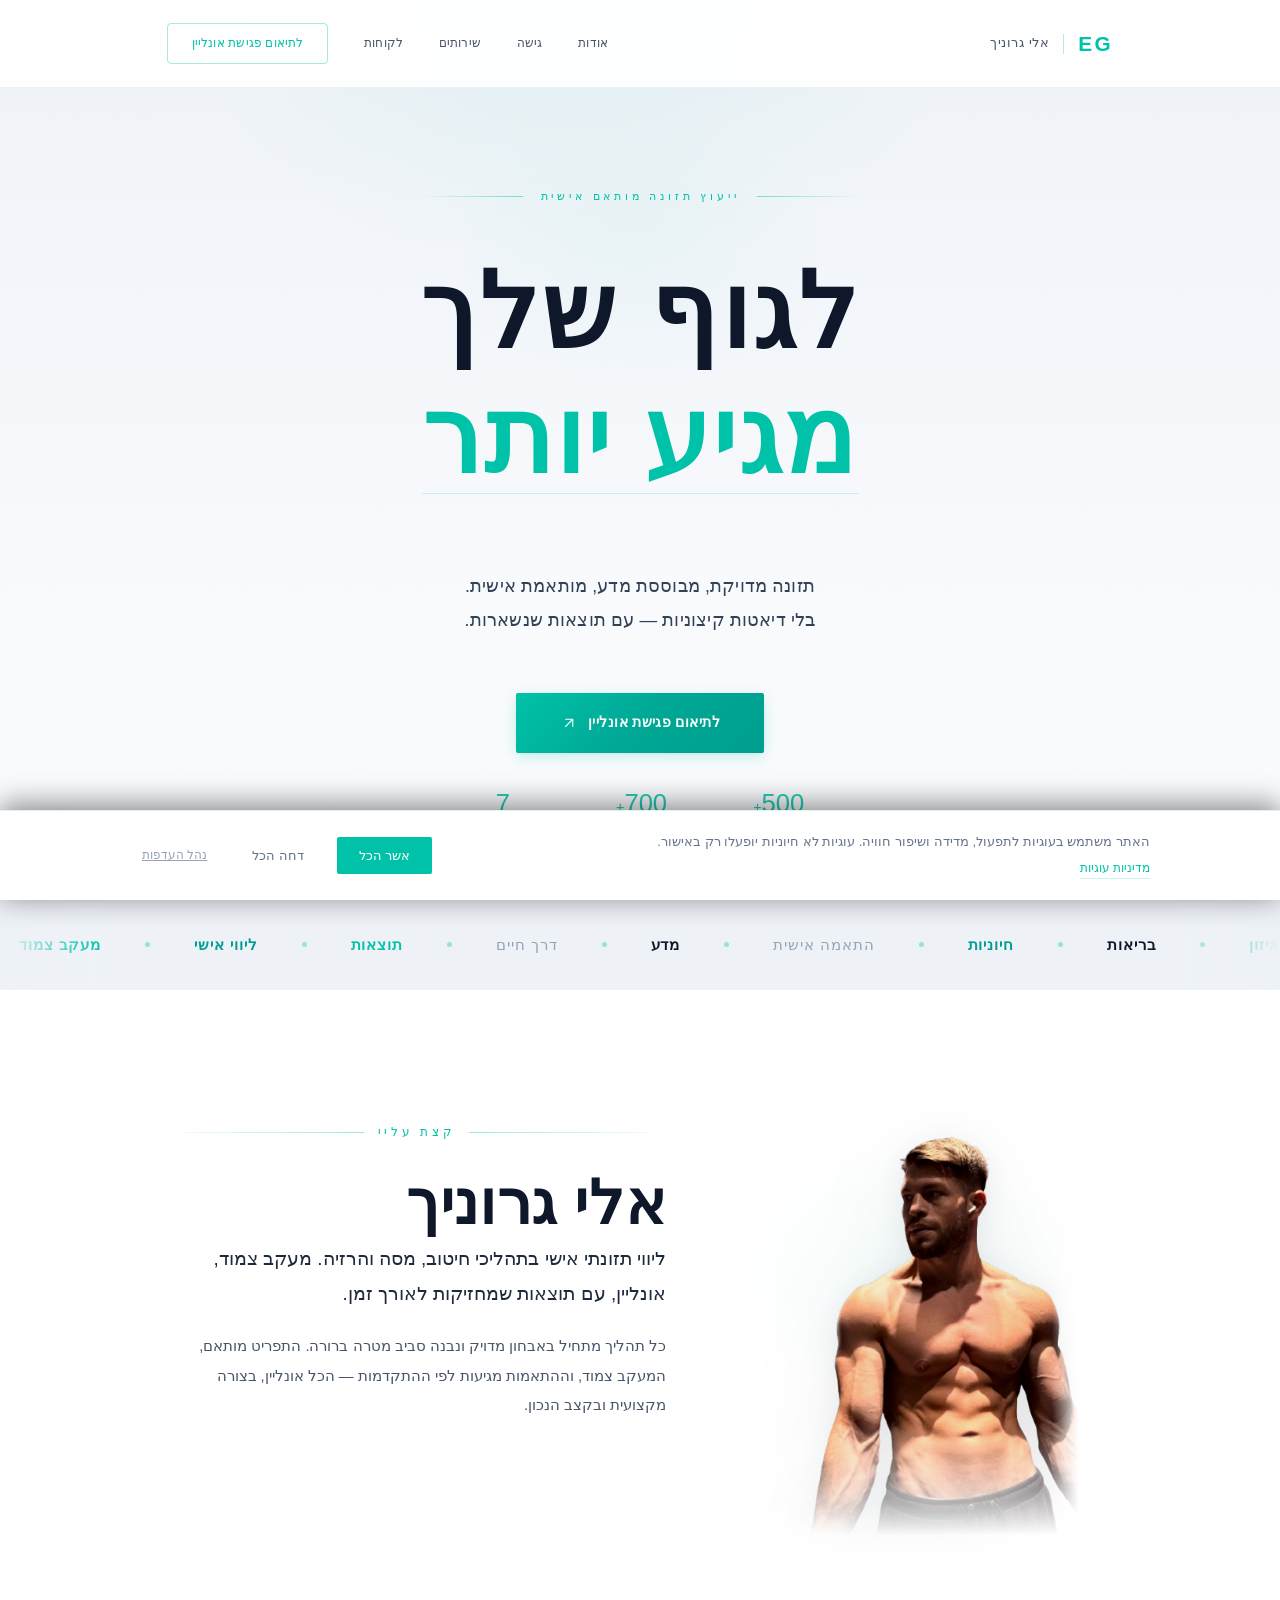
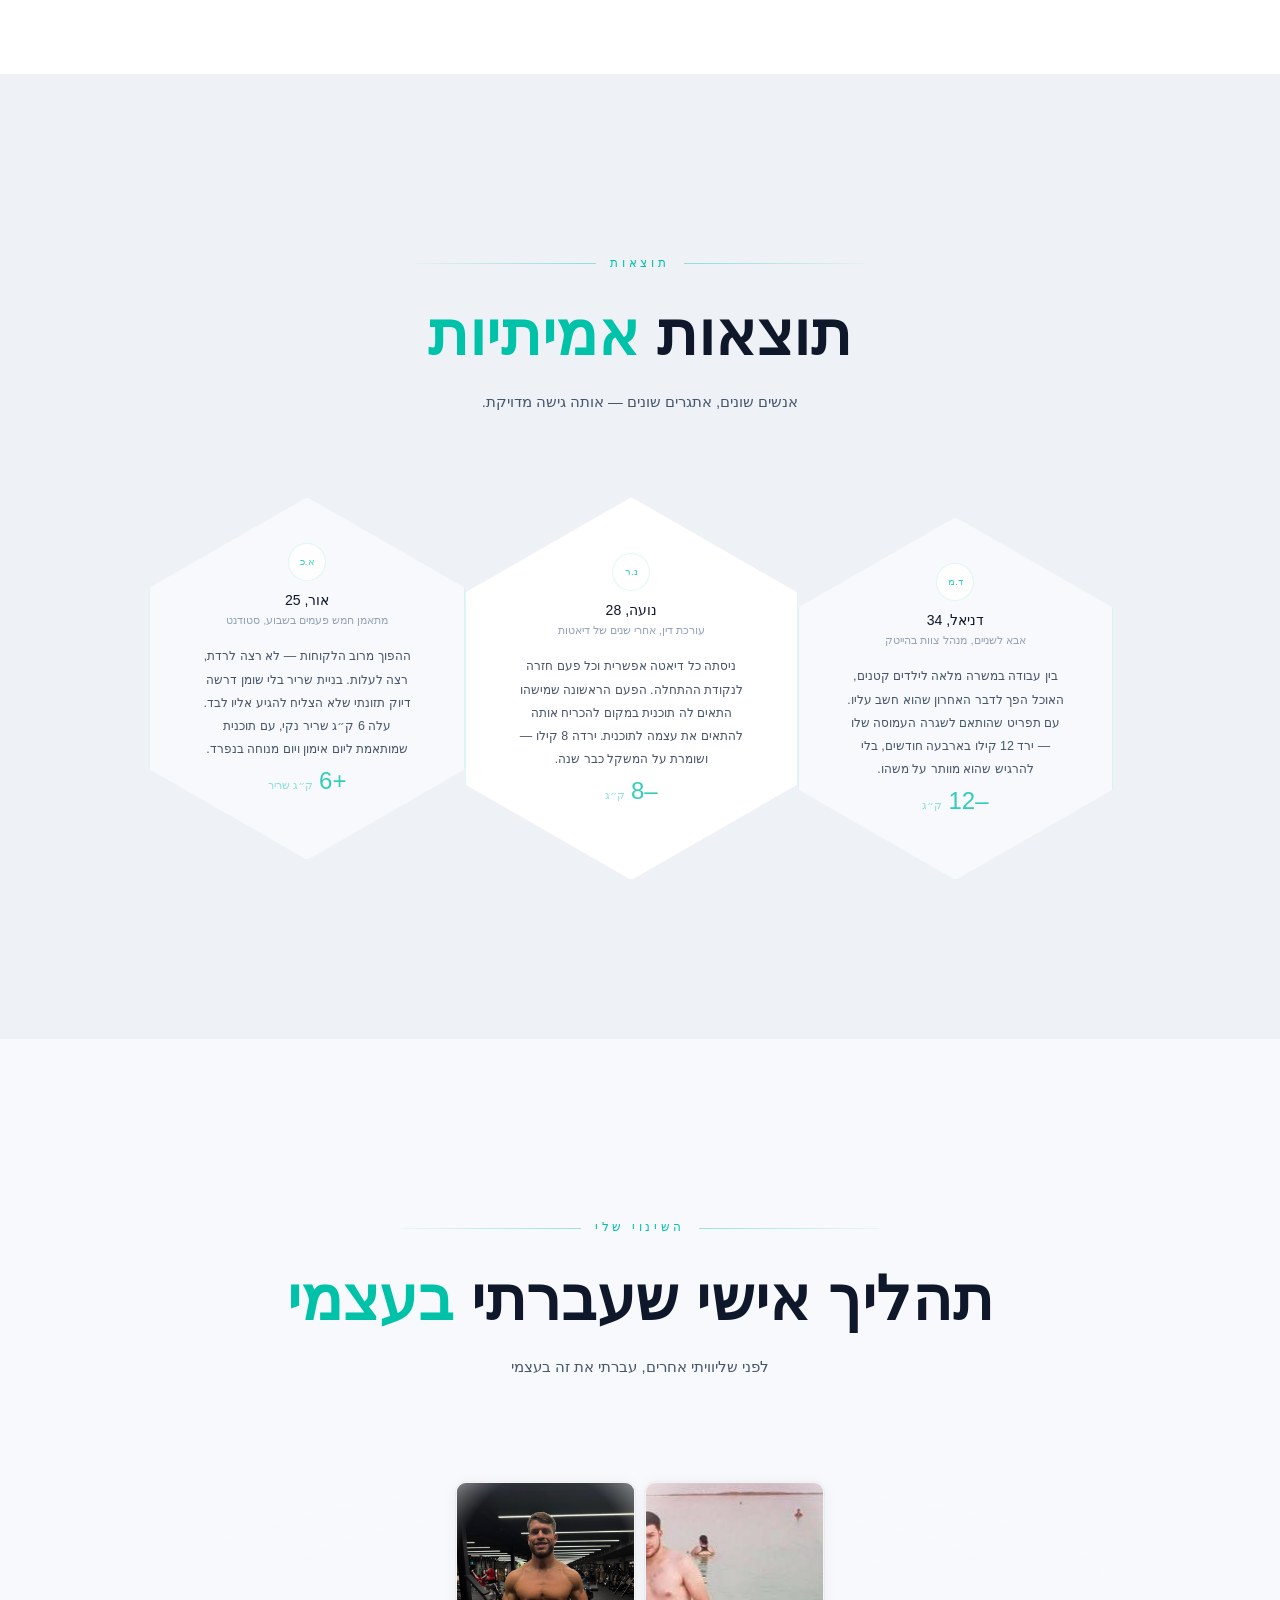
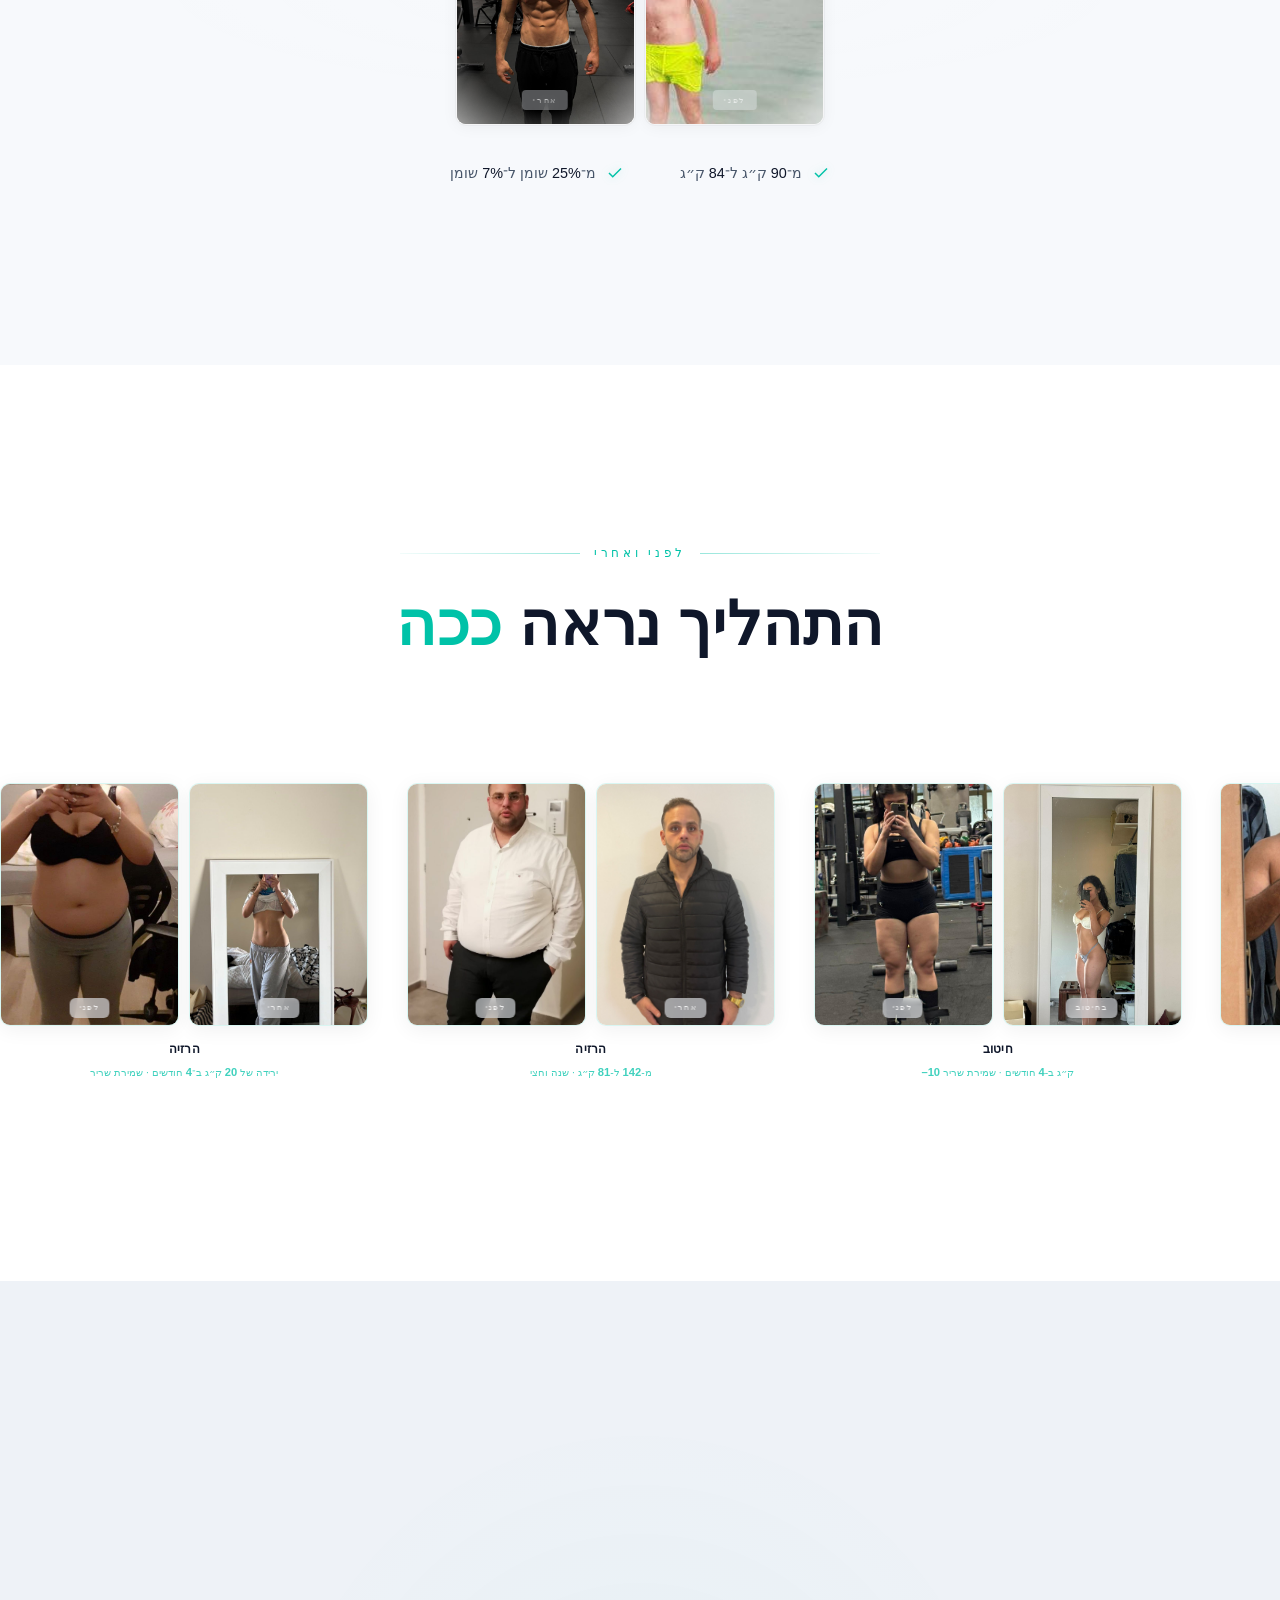
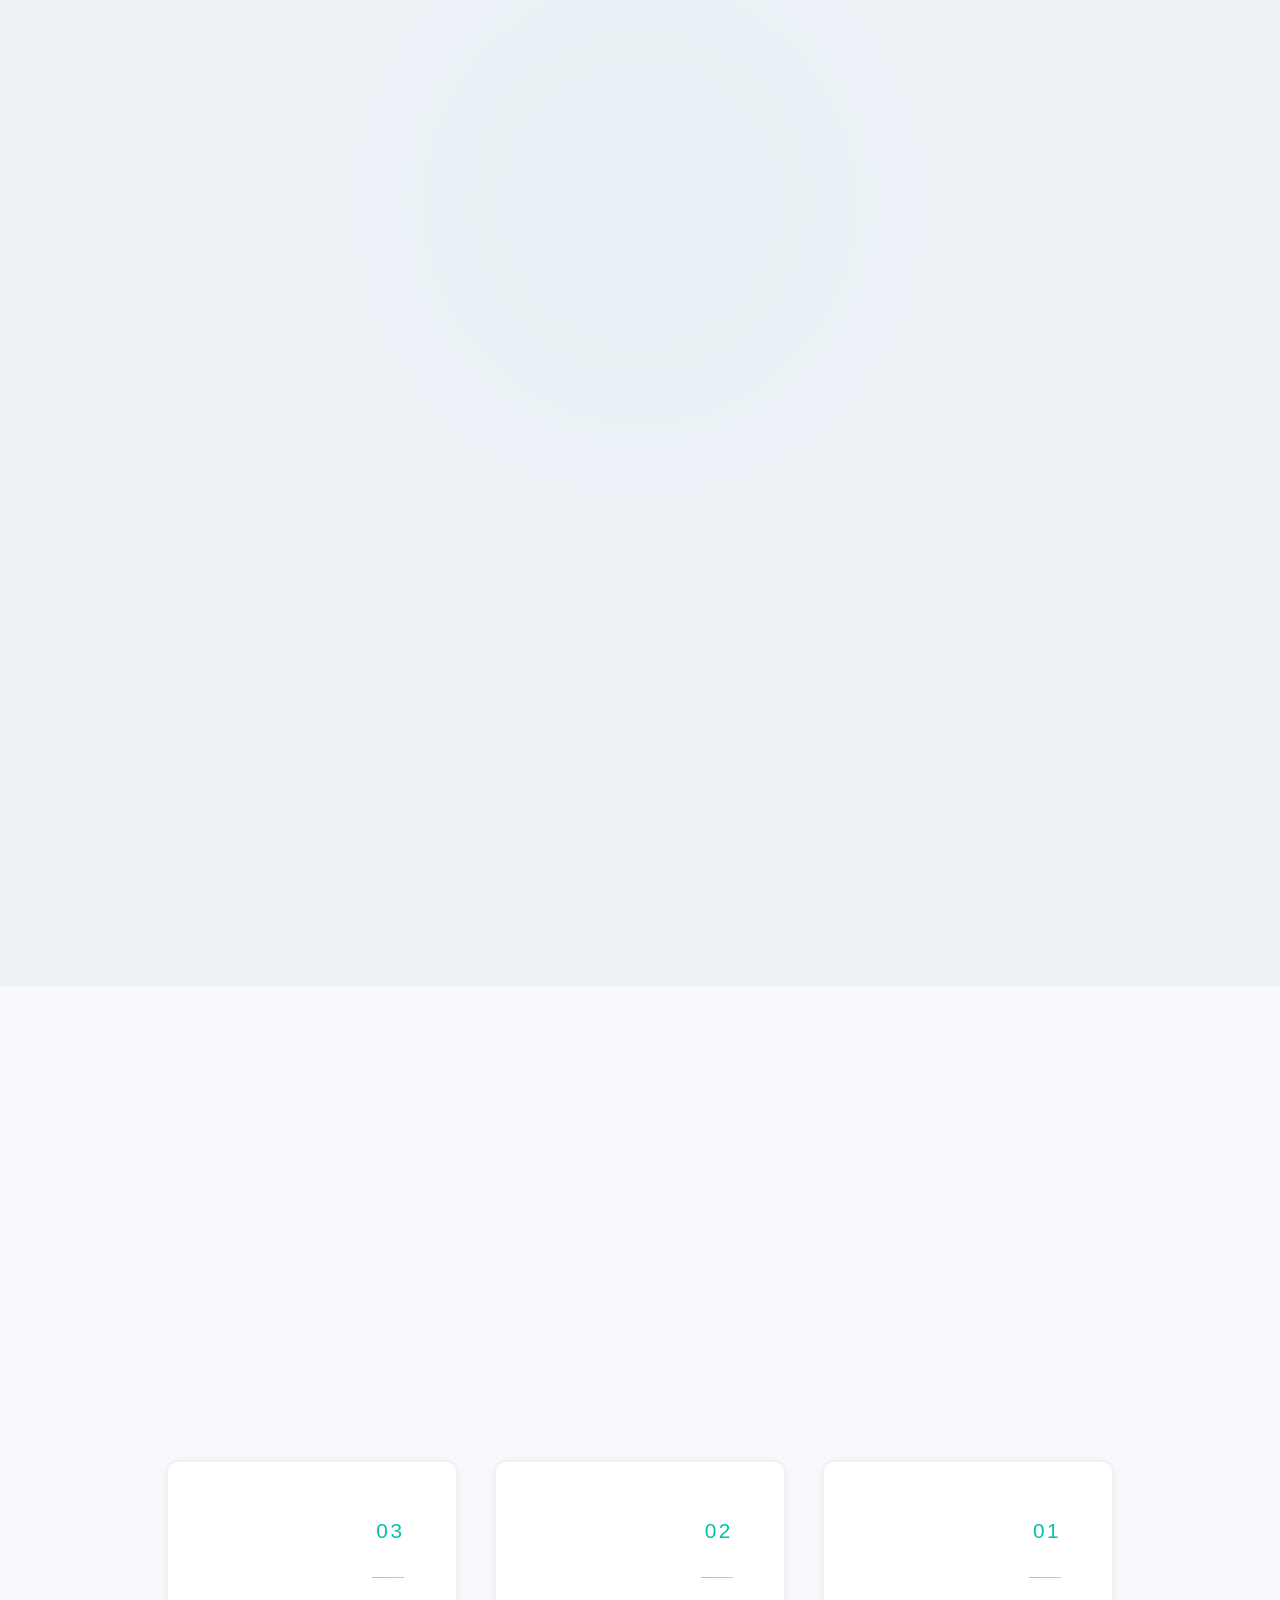
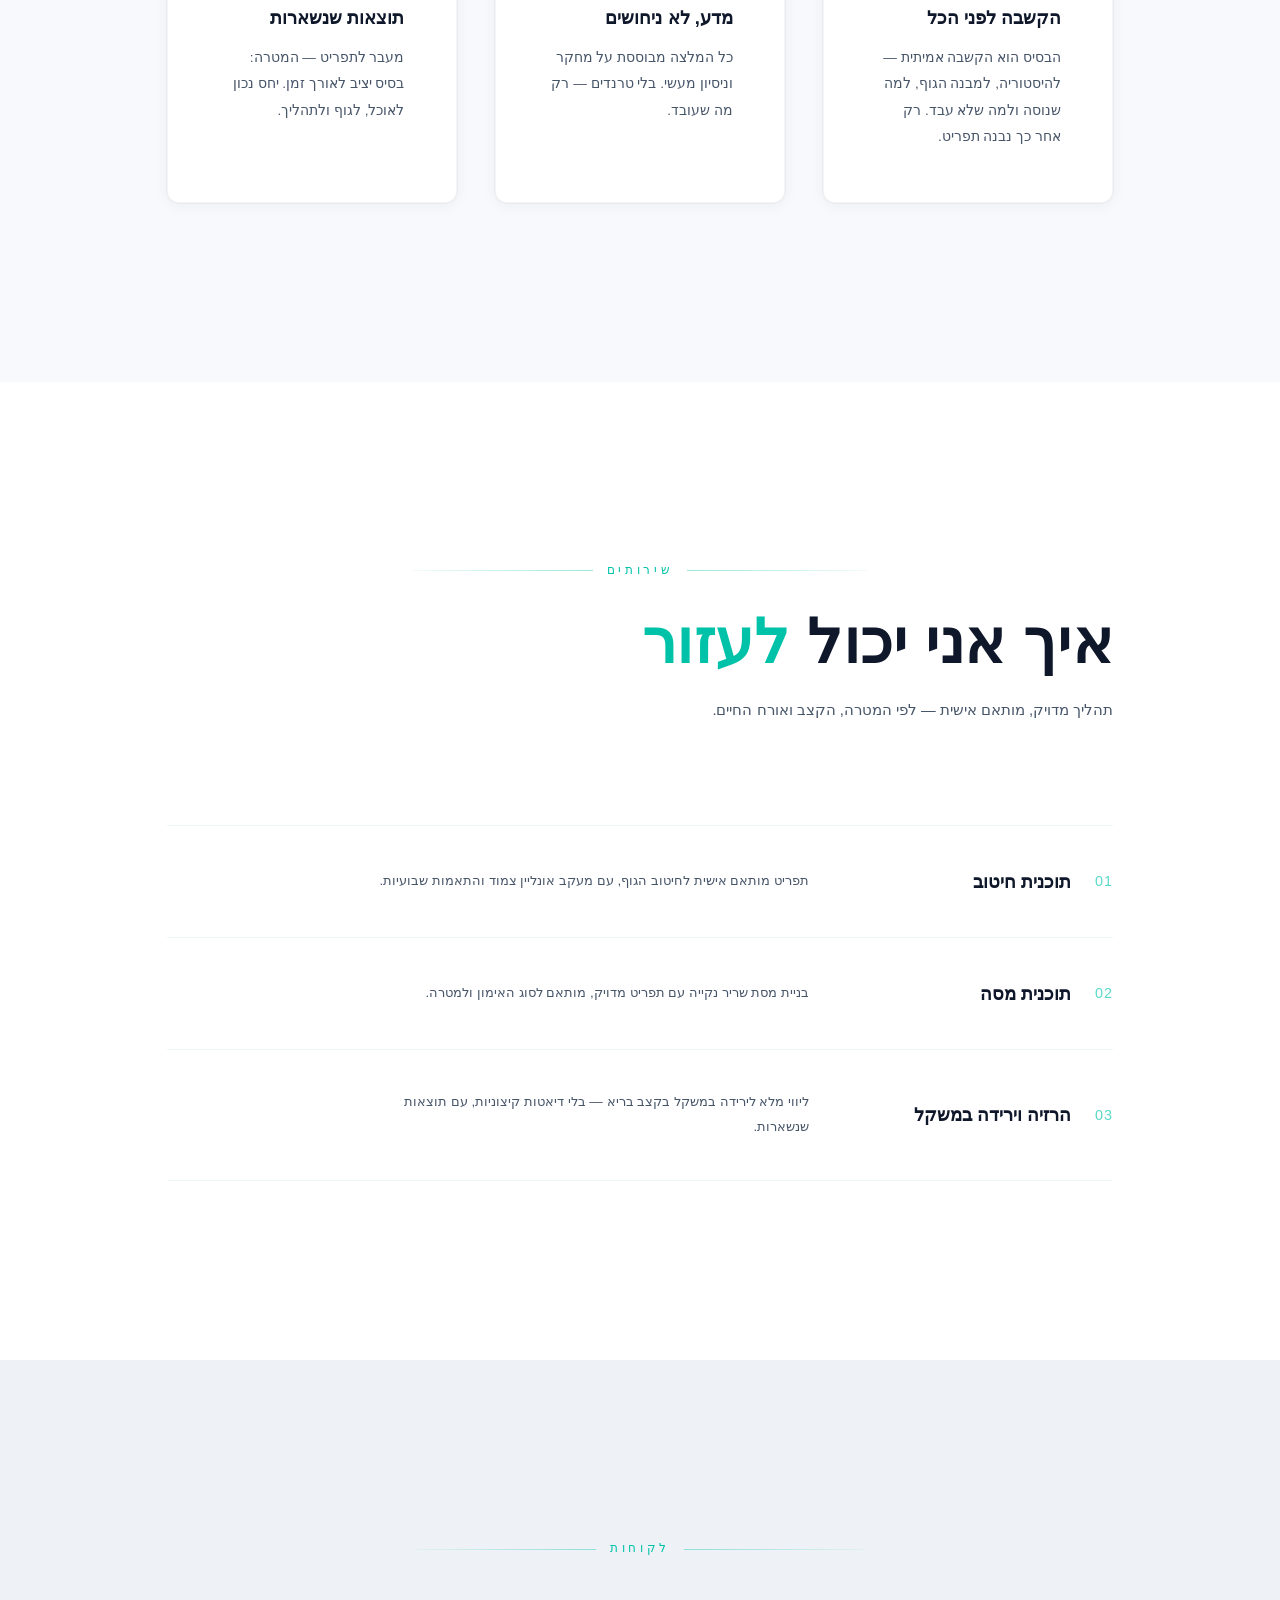
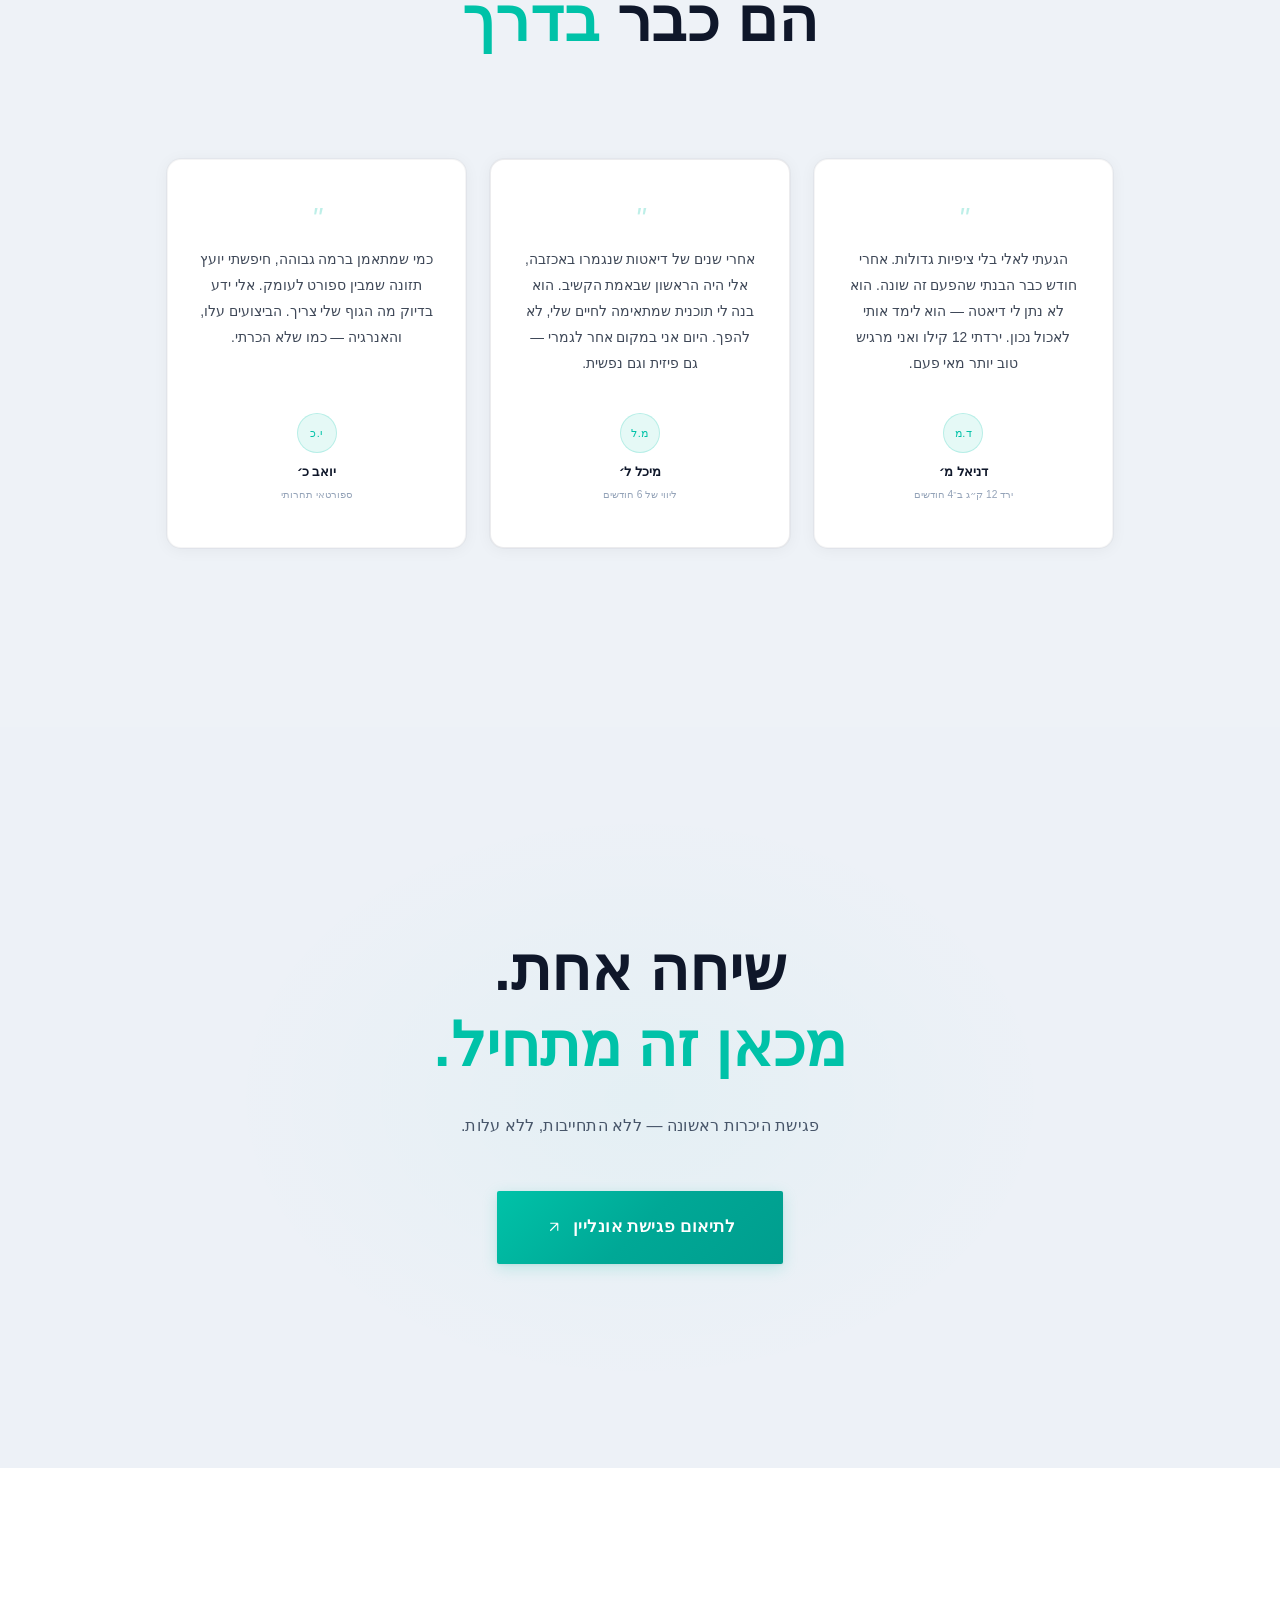
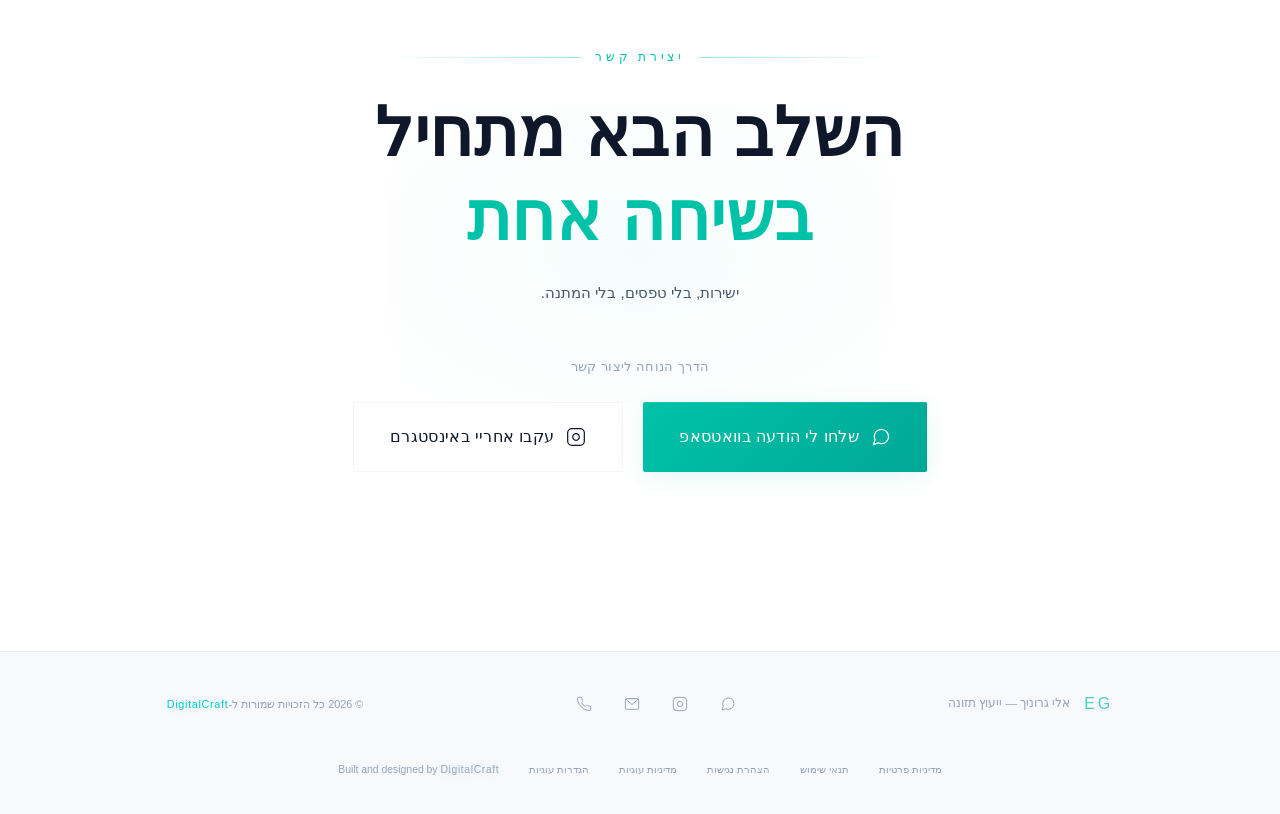
==== index.html @ ca5d5ae5 "Infinite marquee — more words, 3x clone, never ends" ====
<!DOCTYPE html>
<html lang="he" dir="rtl">
<head>
    <meta charset="UTF-8">
    <meta name="viewport" content="width=device-width, initial-scale=1.0, viewport-fit=cover">
    <title>אלי גרוניך | ייעוץ תזונה</title>
    <meta name="description" content="אלי גרוניך — ייעוץ תזונה מותאם אישית, מבוסס מדע. גישה מקצועית, ליווי צמוד, תוצאות שנשארות.">

    <!-- Security Headers -->
    <meta http-equiv="Content-Security-Policy" content="default-src 'self'; script-src 'self'; style-src 'self' 'unsafe-inline' https://fonts.googleapis.com; font-src https://fonts.gstatic.com; img-src 'self' data:; media-src 'self'; connect-src 'self' https://management-dashboard-248948614304.me-west1.run.app; frame-src 'none'; object-src 'none'; base-uri 'self';">
    <meta http-equiv="X-Content-Type-Options" content="nosniff">
    <meta http-equiv="X-Frame-Options" content="DENY">
    <meta http-equiv="Referrer-Policy" content="strict-origin-when-cross-origin">
    <meta http-equiv="Permissions-Policy" content="camera=(), microphone=(), geolocation=()">

    <link rel="preconnect" href="https://fonts.googleapis.com">
    <link rel="preconnect" href="https://fonts.gstatic.com" crossorigin>
    <link href="https://fonts.googleapis.com/css2?family=Heebo:wght@300;400;500;600;700&family=Inter:wght@300;400;500;600&display=swap" rel="stylesheet">

    <link rel="stylesheet" href="style.css?v=24042601">
    <link rel="stylesheet" href="cookie-consent.css?v=24042601">
</head>
<body>

    <!-- Preloader -->
    <div class="preloader" id="preloader">
        <div class="preloader-inner">
            <div class="preloader-line"></div>
            <span class="preloader-text">EG</span>
        </div>
    </div>



    <!-- Navigation -->
    <nav class="nav" id="nav" role="navigation" aria-label="ניווט ראשי">
        <div class="nav-inner">
            <a href="#hero" class="nav-logo">
                <span class="logo-text">EG</span>
                <span class="logo-divider"></span>
                <span class="logo-sub">אלי גרוניך</span>
            </a>
            <div class="nav-links">
                <a href="#about" class="nav-link">אודות</a>
                <a href="#philosophy" class="nav-link">גישה</a>
                <a href="#services" class="nav-link">שירותים</a>
                <a href="#results" class="nav-link">לקוחות</a>
                <a href="#contact" class="nav-link nav-link-cta">לתיאום פגישת אונליין</a>
            </div>
            <button class="nav-toggle" id="navToggle" aria-label="תפריט">
                <span></span>
                <span></span>
            </button>
        </div>
    </nav>

    <!-- Mobile Menu -->
    <div class="mobile-menu" id="mobileMenu">
        <div class="mobile-menu-inner">
            <a href="#about" class="mobile-link">אודות</a>
            <a href="#philosophy" class="mobile-link">גישה</a>
            <a href="#services" class="mobile-link">שירותים</a>
            <a href="#results" class="mobile-link">לקוחות</a>
            <a href="#before-after" class="mobile-link">לפני ואחרי</a>
            <a href="#contact" class="mobile-link mobile-link-cta">לתיאום פגישת אונליין</a>
        </div>
    </div>

    <!-- ========== HERO ========== -->
    <section class="hero" id="hero">
        <div class="hero-bg">
            <div class="hero-grain"></div>
            <div class="hero-gradient"></div>
        </div>

        <div class="hero-content">
            <div class="hero-text-glow"></div>
            <div class="hero-eyebrow" data-animate="fade-up">
                <span class="eyebrow-line"></span>
                <span>ייעוץ תזונה מותאם אישית</span>
                <span class="eyebrow-line"></span>
            </div>

            <h1 class="hero-title">
                <span class="title-line" data-animate="fade-up" data-delay="2">לגוף שלך</span>
                <span class="title-line title-accent" data-animate="fade-up" data-delay="4">מגיע יותר<span class="title-underline"></span></span>
            </h1>

            <p class="hero-subtitle" data-animate="fade-up" data-delay="7">
                תזונה מדויקת, מבוססת מדע, מותאמת אישית.<br>
                בלי דיאטות קיצוניות — עם תוצאות שנשארות.
            </p>

            <div class="hero-actions" data-animate="fade-up" data-delay="9">
                <a href="https://wa.me/972585405000?text=%D7%94%D7%99%D7%99%2C%20%D7%A8%D7%90%D7%99%D7%AA%D7%99%20%D7%90%D7%AA%20%D7%94%D7%90%D7%AA%D7%A8%20%D7%95%D7%90%D7%A0%D7%99%20%D7%A8%D7%95%D7%A6%D7%94%20%D7%9C%D7%A9%D7%9E%D7%95%D7%A2%20%D7%A2%D7%9C%20%D7%94%D7%AA%D7%94%D7%9C%D7%99%D7%9A" target="_blank" rel="noopener noreferrer" class="btn btn-primary">
                    <span>לתיאום פגישת אונליין</span>
                    <svg width="18" height="18" viewBox="0 0 24 24" fill="none" stroke="currentColor" stroke-width="1.5">
                        <path d="M7 17L17 7M17 7H7M17 7V17"/>
                    </svg>
                </a>
            </div>
        </div>

        <div class="hero-scroll" data-animate="fade-up" data-delay="5">
            <div class="scroll-line"></div>
        </div>

        <div class="hero-counter">
            <div class="counter-item" data-animate="fade-up" data-delay="4">
                <span class="counter-number" data-count="500">0</span><span class="counter-plus">+</span>
                <span class="counter-label">לקוחות</span>
            </div>
            <div class="counter-divider"></div>
            <div class="counter-item" data-animate="fade-up" data-delay="5">
                <span class="counter-number" data-count="700">0</span><span class="counter-plus">+</span>
                <span class="counter-label">פגישות ייעוץ</span>
            </div>
            <div class="counter-divider"></div>
            <div class="counter-item" data-animate="fade-up" data-delay="6">
                <span class="counter-number" data-count="7">0</span>
                <span class="counter-label">שנות ניסיון</span>
            </div>
        </div>
    </section>

    <!-- ========== MARQUEE ========== -->
    <div class="marquee-section">
        <div class="marquee-track">
            <div class="marquee-content" id="marqueeContent">
                <span>איזון</span><span class="marquee-dot"></span>
                <span>בריאות</span><span class="marquee-dot"></span>
                <span>חיוניות</span><span class="marquee-dot"></span>
                <span>התאמה אישית</span><span class="marquee-dot"></span>
                <span>מדע</span><span class="marquee-dot"></span>
                <span>דרך חיים</span><span class="marquee-dot"></span>
                <span>תוצאות</span><span class="marquee-dot"></span>
                <span>ליווי אישי</span><span class="marquee-dot"></span>
                <span>מעקב צמוד</span><span class="marquee-dot"></span>
                <span>חיטוב</span><span class="marquee-dot"></span>
                <span>מסה</span><span class="marquee-dot"></span>
                <span>הרזיה</span><span class="marquee-dot"></span>
            </div>
        </div>
    </div>

    <!-- ========== ABOUT ========== -->
    <section class="section about" id="about">
        <div class="container">
            <div class="about-grid">
                <div class="about-image" data-animate="fade-right">
                    <div class="about-photo-shadow"></div>
                    <div class="about-photo-rim"></div>
                    <img src="PHOTO-2026-04-22-15-47-11-removebg-preview.png" alt="אלי גרוניך" class="about-photo">
                </div>
                <div class="about-content">
                    <div class="section-label" data-animate="fade-up">
                        <span class="label-line"></span>
                        <span>קצת עליי</span>
                        <span class="label-line"></span>
                    </div>
                    <h2 class="section-title" data-animate="fade-up" data-delay="1">
                        אלי גרוניך
                    </h2>
                    <p class="about-lead" data-animate="fade-up" data-delay="2">
                        ליווי תזונתי אישי בתהליכי חיטוב, מסה והרזיה.
                        מעקב צמוד, אונליין, עם תוצאות שמחזיקות לאורך זמן.
                    </p>
                    <p class="about-text" data-animate="fade-up" data-delay="3">
                        כל תהליך מתחיל באבחון מדויק ונבנה סביב מטרה ברורה.
                        התפריט מותאם, המעקב צמוד, וההתאמות מגיעות לפי ההתקדמות —
                        הכל אונליין, בצורה מקצועית ובקצב הנכון.
                    </p>
                </div>
            </div>
        </div>
    </section>

    <!-- ========== TRANSFORMATIONS ========== -->
    <section class="section transformations" id="transformations">
        <div class="container">
            <div class="section-header center">
                <div class="section-label" data-animate="fade-up">
                    <span class="label-line"></span>
                    <span>תוצאות</span>
                    <span class="label-line"></span>
                </div>
                <h2 class="section-title" data-animate="fade-up" data-delay="1">
                    תוצאות <span class="text-accent">אמיתיות</span>
                </h2>
                <p class="section-subtitle" data-animate="fade-up" data-delay="2">
                    אנשים שונים, אתגרים שונים — אותה גישה מדויקת.
                </p>
            </div>

            <div class="transformations-grid">
                <div class="transform-card" data-animate="fade-up" data-delay="1">
                    <div class="transform-person">
                        <div class="transform-avatar">ד.מ</div>
                        <div class="transform-identity">
                            <span class="transform-name">דניאל, 34</span>
                            <span class="transform-context">אבא לשניים, מנהל צוות בהייטק</span>
                        </div>
                    </div>
                    <p class="transform-story">
                        בין עבודה במשרה מלאה לילדים קטנים,
                        האוכל הפך לדבר האחרון שהוא חשב עליו.
                        עם תפריט שהותאם לשגרה העמוסה שלו —
                        ירד 12 קילו בארבעה חודשים, בלי להרגיש שהוא מוותר על משהו.
                    </p>
                    <div class="transform-result">
                        <span class="transform-number">–12</span>
                        <span class="transform-unit">ק״ג</span>
                        <span class="transform-duration">4 חודשים</span>
                    </div>
                </div>

                <div class="transform-card transform-card--featured" data-animate="fade-up" data-delay="2">
                    <div class="transform-person">
                        <div class="transform-avatar">נ.ר</div>
                        <div class="transform-identity">
                            <span class="transform-name">נועה, 28</span>
                            <span class="transform-context">עורכת דין, אחרי שנים של דיאטות</span>
                        </div>
                    </div>
                    <p class="transform-story">
                        ניסתה כל דיאטה אפשרית וכל פעם חזרה לנקודת ההתחלה.
                        הפעם הראשונה שמישהו התאים לה תוכנית במקום להכריח אותה
                        להתאים את עצמה לתוכנית.
                        ירדה 8 קילו — ושומרת על המשקל כבר שנה.
                    </p>
                    <div class="transform-result">
                        <span class="transform-number">–8</span>
                        <span class="transform-unit">ק״ג</span>
                        <span class="transform-duration">3 חודשים</span>
                    </div>
                </div>

                <div class="transform-card" data-animate="fade-up" data-delay="3">
                    <div class="transform-person">
                        <div class="transform-avatar">א.כ</div>
                        <div class="transform-identity">
                            <span class="transform-name">אור, 25</span>
                            <span class="transform-context">מתאמן חמש פעמים בשבוע, סטודנט</span>
                        </div>
                    </div>
                    <p class="transform-story">
                        ההפוך מרוב הלקוחות — לא רצה לרדת, רצה לעלות.
                        בניית שריר בלי שומן דרשה דיוק תזונתי שלא הצליח להגיע אליו לבד.
                        עלה 6 ק״ג שריר נקי, עם תוכנית שמותאמת ליום אימון ויום מנוחה בנפרד.
                    </p>
                    <div class="transform-result">
                        <span class="transform-number">+6</span>
                        <span class="transform-unit">ק״ג שריר</span>
                        <span class="transform-duration">5 חודשים</span>
                    </div>
                </div>
            </div>
        </div>
    </section>

    <!-- ========== MY TRANSFORMATION ========== -->
    <section class="section my-transform" id="my-transform">
        <div class="container">
            <div class="section-header center">
                <div class="section-label" data-animate="fade-up">
                    <span class="label-line"></span>
                    <span>השינוי שלי</span>
                    <span class="label-line"></span>
                </div>
                <h2 class="section-title" data-animate="fade-up" data-delay="1">
                    תהליך אישי שעברתי <span class="text-accent">בעצמי</span>
                </h2>
                <p class="section-subtitle" data-animate="fade-up" data-delay="2">
                    לפני שליוויתי אחרים, עברתי את זה בעצמי
                </p>
            </div>
            <div class="my-transform-scene" data-animate="fade-up" data-delay="3">
                <div class="my-transform-glow"></div>
                <div class="my-transform-img my-transform-before">
                    <img src="before-10.jpg" alt="לפני — אלי גרוניך" style="object-position: 50% 48%; transform: scale(1.3);">
                    <div class="my-transform-fade"></div>
                    <span class="my-transform-tag">לפני</span>
                </div>
                <div class="my-transform-img my-transform-after">
                    <img src="after-10.jpg" alt="אחרי — אלי גרוניך">
                    <div class="my-transform-fade"></div>
                    <span class="my-transform-tag">אחרי</span>
                </div>
            </div>
            <div class="my-transform-stats" data-animate="fade-up" data-delay="4">
                <div class="my-stat">
                    <svg class="my-stat-check" width="18" height="18" viewBox="0 0 24 24" fill="none" stroke="currentColor" stroke-width="2"><polyline points="20 6 9 17 4 12"/></svg>
                    <span class="my-stat-text">מ־<strong>90</strong> ק״ג ל־<strong>84</strong> ק״ג</span>
                </div>
                <div class="my-stat">
                    <svg class="my-stat-check" width="18" height="18" viewBox="0 0 24 24" fill="none" stroke="currentColor" stroke-width="2"><polyline points="20 6 9 17 4 12"/></svg>
                    <span class="my-stat-text">מ־<strong>25%</strong> שומן ל־<strong>7%</strong> שומן</span>
                </div>
            </div>
        </div>
    </section>

    <!-- ========== BEFORE & AFTER ========== -->
    <section class="section before-after" id="before-after">
        <div class="container">
            <div class="section-header center">
                <div class="section-label" data-animate="fade-up">
                    <span class="label-line"></span>
                    <span>לפני ואחרי</span>
                    <span class="label-line"></span>
                </div>
                <h2 class="section-title" data-animate="fade-up" data-delay="1">
                    התהליך נראה <span class="text-accent">ככה</span>
                </h2>
            </div>
        </div>
        <div class="ba-train-wrap">
            <div class="ba-train" id="baTrain">
                <div class="ba-train-card">
                    <div class="ba-train-images">
                        <div class="ba-train-img"><img src="before-1.jpg" alt="לפני"><span class="ba-tag">לפני</span></div>
                        <div class="ba-train-img"><img src="after-1.jpg" alt="אחרי"><span class="ba-tag">אחרי</span></div>
                    </div>
                    <div class="ba-train-label"><span class="ba-label-type">הרזיה</span><span class="ba-label-result">ירידה של <strong>20</strong> ק״ג ב־<strong>4</strong> חודשים · שמירת שריר</span></div>
                </div>
                <div class="ba-train-card">
                    <div class="ba-train-images">
                        <div class="ba-train-img"><img src="before-2.jpg" alt="לפני"><span class="ba-tag">לפני</span></div>
                        <div class="ba-train-img"><img src="after-2.jpg" alt="אחרי"><span class="ba-tag">אחרי</span></div>
                    </div>
                    <div class="ba-train-label"><span class="ba-label-type">הרזיה</span><span class="ba-label-result">מ-<strong>142</strong> ל-<strong>81</strong> ק״ג · שנה וחצי</span></div>
                </div>
                <div class="ba-train-card">
                    <div class="ba-train-images">
                        <div class="ba-train-img"><img src="before-3.jpg" alt="לפני"><span class="ba-tag">לפני</span></div>
                        <div class="ba-train-img"><img src="after-33.jpg" alt="אחרי"><span class="ba-tag">בחיטוב</span></div>
                    </div>
                    <div class="ba-train-label"><span class="ba-label-type">חיטוב</span><span class="ba-label-result"><strong>–10</strong> ק״ג ב-<strong>4</strong> חודשים · שמירת שריר</span></div>
                </div>
                <div class="ba-train-card">
                    <div class="ba-train-images">
                        <div class="ba-train-img"><img src="before-4.jpg" alt="לפני"><span class="ba-tag">לפני</span></div>
                        <div class="ba-train-img"><img src="after-4.jpg" alt="אחרי"><span class="ba-tag">אחרי</span></div>
                    </div>
                    <div class="ba-train-label"><span class="ba-label-type">הרזיה + מסה</span><span class="ba-label-result">מ-<strong>106</strong> ל-<strong>93</strong> ק״ג · הגדלת שריר</span></div>
                </div>
                <div class="ba-train-card">
                    <div class="ba-train-images">
                        <div class="ba-train-img"><img src="before-5.jpg" alt="לפני" style="object-position: center 20%;"><span class="ba-tag">לפני</span></div>
                        <div class="ba-train-img"><img src="after-5.jpg" alt="אחרי"><span class="ba-tag">אחרי</span></div>
                    </div>
                    <div class="ba-train-label"><span class="ba-label-type">חיטוב</span><span class="ba-label-result">מ-<strong>86</strong> ל-<strong>71</strong> ק״ג · ירידה באחוזי שומן</span></div>
                </div>
                <div class="ba-train-card">
                    <div class="ba-train-images">
                        <div class="ba-train-img"><img src="PHOTO-2026-04-20-23-11-10.jpg" alt="בחיטוב"><span class="ba-tag">בחיטוב</span></div>
                        <div class="ba-train-img"><img src="after-3.jpg" alt="במסה"><span class="ba-tag">במסה</span></div>
                    </div>
                    <div class="ba-train-label"><span class="ba-label-type">מסה נקייה</span><span class="ba-label-result">עליית שריר ב-<strong>5</strong> חודשים · מינימום שומן</span></div>
                </div>
                <div class="ba-train-card">
                    <div class="ba-train-images">
                        <div class="ba-train-img"><img src="before-6.jpg" alt="לפני"><span class="ba-tag">לפני</span></div>
                        <div class="ba-train-img"><img src="after-6.jpg" alt="אחרי"><span class="ba-tag">אחרי</span></div>
                    </div>
                    <div class="ba-train-label"><span class="ba-label-type">שינוי מהיר</span><span class="ba-label-result"><strong>–4</strong> ק״ג בחודש · ירידה באחוזי שומן</span></div>
                </div>
            </div>
        </div>
    </section>

    <!-- ========== VIDEOS ========== -->
    <section class="section videos" id="videos">
        <div class="container">
            <div class="section-header center">
                <div class="section-label" data-animate="fade-up">
                    <span class="label-line"></span>
                    <span>וידאו</span>
                    <span class="label-line"></span>
                </div>
                <h2 class="section-title" data-animate="fade-up" data-delay="1">
                    תוכן אמיתי <span class="text-accent">מתוך תהליכים</span>
                </h2>
            </div>
            <div class="video-grid">
                <div class="video-row" data-animate="fade-up" data-delay="1">
                    <div class="video-card">
                        <div class="video-wrap">
                            <video src="client-1.mp4" playsinline autoplay muted loop></video>
                            <div class="video-overlay"><svg class="video-play" width="32" height="32" viewBox="0 0 24 24" fill="none"><circle cx="12" cy="12" r="11" stroke="currentColor" stroke-width="1"/><path d="M10 8l6 4-6 4V8z" fill="currentColor"/></svg></div>
                        </div>
                    </div>
                    <div class="video-card">
                        <div class="video-wrap">
                            <video src="client-2.mp4" playsinline autoplay muted loop></video>
                            <div class="video-overlay"><svg class="video-play" width="32" height="32" viewBox="0 0 24 24" fill="none"><circle cx="12" cy="12" r="11" stroke="currentColor" stroke-width="1"/><path d="M10 8l6 4-6 4V8z" fill="currentColor"/></svg></div>
                        </div>
                    </div>
                </div>
                <div class="video-row" data-animate="fade-up" data-delay="2">
                    <div class="video-card">
                        <div class="video-wrap">
                            <video src="client-3.mp4" playsinline autoplay muted loop></video>
                            <div class="video-overlay"><svg class="video-play" width="32" height="32" viewBox="0 0 24 24" fill="none"><circle cx="12" cy="12" r="11" stroke="currentColor" stroke-width="1"/><path d="M10 8l6 4-6 4V8z" fill="currentColor"/></svg></div>
                        </div>
                    </div>
                    <div class="video-card">
                        <div class="video-wrap">
                            <video src="client-4.mp4" playsinline autoplay muted loop></video>
                            <div class="video-overlay"><svg class="video-play" width="32" height="32" viewBox="0 0 24 24" fill="none"><circle cx="12" cy="12" r="11" stroke="currentColor" stroke-width="1"/><path d="M10 8l6 4-6 4V8z" fill="currentColor"/></svg></div>
                        </div>
                    </div>
                    <div class="video-card">
                        <div class="video-wrap">
                            <video src="client-5.mp4" playsinline autoplay muted loop></video>
                            <div class="video-overlay"><svg class="video-play" width="32" height="32" viewBox="0 0 24 24" fill="none"><circle cx="12" cy="12" r="11" stroke="currentColor" stroke-width="1"/><path d="M10 8l6 4-6 4V8z" fill="currentColor"/></svg></div>
                        </div>
                    </div>
                </div>
            </div>
        </div>
    </section>

    <!-- ========== PHILOSOPHY ========== -->
    <section class="section philosophy" id="philosophy">
        <div class="container">
            <div class="section-header center">
                <div class="section-label" data-animate="fade-up">
                    <span class="label-line"></span>
                    <span>הגישה שלי</span>
                    <span class="label-line"></span>
                </div>
                <h2 class="section-title" data-animate="fade-up" data-delay="1">
                    לא דיאטה.<br><span class="text-accent">דרך חשיבה.</span>
                </h2>
            </div>
            <div class="philosophy-grid">
                <div class="philosophy-card" data-animate="fade-up" data-delay="1">
                    <div class="card-number">01</div>
                    <div class="card-line"></div>
                    <h3 class="card-title">הקשבה לפני הכל</h3>
                    <p class="card-text">
                        הבסיס הוא הקשבה אמיתית — להיסטוריה, למבנה הגוף,
                        למה שנוסה ולמה שלא עבד. רק אחר כך נבנה תפריט.
                    </p>
                </div>
                <div class="philosophy-card" data-animate="fade-up" data-delay="2">
                    <div class="card-number">02</div>
                    <div class="card-line"></div>
                    <h3 class="card-title">מדע, לא ניחושים</h3>
                    <p class="card-text">
                        כל המלצה מבוססת על מחקר וניסיון מעשי.
                        בלי טרנדים — רק מה שעובד.
                    </p>
                </div>
                <div class="philosophy-card" data-animate="fade-up" data-delay="3">
                    <div class="card-number">03</div>
                    <div class="card-line"></div>
                    <h3 class="card-title">תוצאות שנשארות</h3>
                    <p class="card-text">
                        מעבר לתפריט — המטרה: בסיס יציב לאורך זמן.
                        יחס נכון לאוכל, לגוף ולתהליך.
                    </p>
                </div>
            </div>
        </div>
    </section>

    <!-- ========== SERVICES ========== -->
    <section class="section services" id="services">
        <div class="container">
            <div class="section-header">
                <div class="section-label" data-animate="fade-up">
                    <span class="label-line"></span>
                    <span>שירותים</span>
                    <span class="label-line"></span>
                </div>
                <h2 class="section-title" data-animate="fade-up" data-delay="1">
                    איך אני יכול <span class="text-accent">לעזור</span>
                </h2>
                <p class="section-subtitle" data-animate="fade-up" data-delay="2">
                    תהליך מדויק, מותאם אישית — לפי המטרה, הקצב ואורח החיים.
                </p>
            </div>
            <div class="services-list">
                <div class="service-item" data-animate="fade-up" data-delay="1">
                    <div class="service-inner">
                        <div class="service-top">
                            <span class="service-index">01</span>
                            <h3 class="service-title">תוכנית חיטוב</h3>
                        </div>
                        <p class="service-desc">
                            תפריט מותאם אישית לחיטוב הגוף,
                            עם מעקב אונליין צמוד והתאמות שבועיות.
                        </p>
                        <div class="service-arrow">
                            <svg width="22" height="22" viewBox="0 0 24 24" fill="none" stroke="currentColor" stroke-width="1.5">
                                <path d="M7 17L17 7M17 7H7M17 7V17"/>
                            </svg>
                        </div>
                    </div>
                </div>
                <div class="service-item" data-animate="fade-up" data-delay="2">
                    <div class="service-inner">
                        <div class="service-top">
                            <span class="service-index">02</span>
                            <h3 class="service-title">תוכנית מסה</h3>
                        </div>
                        <p class="service-desc">
                            בניית מסת שריר נקייה עם תפריט מדויק,
                            מותאם לסוג האימון ולמטרה.
                        </p>
                        <div class="service-arrow">
                            <svg width="22" height="22" viewBox="0 0 24 24" fill="none" stroke="currentColor" stroke-width="1.5">
                                <path d="M7 17L17 7M17 7H7M17 7V17"/>
                            </svg>
                        </div>
                    </div>
                </div>
                <div class="service-item" data-animate="fade-up" data-delay="3">
                    <div class="service-inner">
                        <div class="service-top">
                            <span class="service-index">03</span>
                            <h3 class="service-title">הרזיה וירידה במשקל</h3>
                        </div>
                        <p class="service-desc">
                            ליווי מלא לירידה במשקל בקצב בריא —
                            בלי דיאטות קיצוניות, עם תוצאות שנשארות.
                        </p>
                        <div class="service-arrow">
                            <svg width="22" height="22" viewBox="0 0 24 24" fill="none" stroke="currentColor" stroke-width="1.5">
                                <path d="M7 17L17 7M17 7H7M17 7V17"/>
                            </svg>
                        </div>
                    </div>
                </div>
            </div>
        </div>
    </section>

    <!-- ========== TESTIMONIALS ========== -->
    <section class="section results" id="results">
        <div class="container">
            <div class="section-header center">
                <div class="section-label" data-animate="fade-up">
                    <span class="label-line"></span>
                    <span>לקוחות</span>
                    <span class="label-line"></span>
                </div>
                <h2 class="section-title" data-animate="fade-up" data-delay="1">
                    הם כבר <span class="text-accent">בדרך</span>
                </h2>
            </div>
            <div class="testimonials-grid">
                <div class="testimonial-card" data-animate="fade-up" data-delay="1">
                    <div class="testimonial-quote">"</div>
                    <p class="testimonial-text">
                        הגעתי לאלי בלי ציפיות גדולות. אחרי חודש כבר הבנתי
                        שהפעם זה שונה. הוא לא נתן לי דיאטה — הוא לימד אותי
                        לאכול נכון. ירדתי 12 קילו ואני מרגיש טוב יותר מאי פעם.
                    </p>
                    <div class="testimonial-author">
                        <div class="author-avatar">ד.מ</div>
                        <div class="author-info">
                            <span class="author-name">דניאל מ׳</span>
                            <span class="author-detail">ירד 12 ק״ג ב־4 חודשים</span>
                        </div>
                    </div>
                </div>
                <div class="testimonial-card testimonial-featured" data-animate="fade-up" data-delay="2">
                    <div class="testimonial-quote">"</div>
                    <p class="testimonial-text">
                        אחרי שנים של דיאטות שנגמרו באכזבה, אלי היה הראשון
                        שבאמת הקשיב. הוא בנה לי תוכנית שמתאימה לחיים שלי,
                        לא להפך. היום אני במקום אחר לגמרי — גם פיזית וגם נפשית.
                    </p>
                    <div class="testimonial-author">
                        <div class="author-avatar">מ.ל</div>
                        <div class="author-info">
                            <span class="author-name">מיכל ל׳</span>
                            <span class="author-detail">ליווי של 6 חודשים</span>
                        </div>
                    </div>
                </div>
                <div class="testimonial-card" data-animate="fade-up" data-delay="3">
                    <div class="testimonial-quote">"</div>
                    <p class="testimonial-text">
                        כמי שמתאמן ברמה גבוהה, חיפשתי יועץ תזונה שמבין
                        ספורט לעומק. אלי ידע בדיוק מה הגוף שלי צריך.
                        הביצועים עלו, והאנרגיה — כמו שלא הכרתי.
                    </p>
                    <div class="testimonial-author">
                        <div class="author-avatar">י.כ</div>
                        <div class="author-info">
                            <span class="author-name">יואב כ׳</span>
                            <span class="author-detail">ספורטאי תחרותי</span>
                        </div>
                    </div>
                </div>
            </div>
        </div>
    </section>

    <!-- ========== CTA ========== -->
    <section class="section cta-section" id="cta">
        <div class="cta-bg">
            <div class="cta-gradient"></div>
            <div class="cta-glow"></div>
        </div>
        <div class="container">
            <div class="cta-content" data-animate="fade-up">
                <h2 class="cta-title">
                    שיחה אחת.<br>
                    <span class="text-accent">מכאן זה מתחיל.</span>
                </h2>
                <p class="cta-text">
                    פגישת היכרות ראשונה — ללא התחייבות, ללא עלות.
                </p>
                <a href="#contact" class="btn btn-primary btn-large">
                    <span>לתיאום פגישת אונליין</span>
                    <svg width="18" height="18" viewBox="0 0 24 24" fill="none" stroke="currentColor" stroke-width="1.5">
                        <path d="M7 17L17 7M17 7H7M17 7V17"/>
                    </svg>
                </a>
            </div>
        </div>
    </section>

    <!-- ========== CONTACT ========== -->
    <section class="section contact" id="contact">
        <div class="contact-glow"></div>
        <div class="container">
            <div class="contact-center">
                <div class="section-label" data-animate="fade-up">
                    <span class="label-line"></span>
                    <span>יצירת קשר</span>
                    <span class="label-line"></span>
                </div>
                <h2 class="section-title contact-title" data-animate="fade-up" data-delay="1">
                    השלב הבא מתחיל<br><span class="text-accent">בשיחה אחת</span>
                </h2>
                <p class="contact-subtitle" data-animate="fade-up" data-delay="2">
                    ישירות, בלי טפסים, בלי המתנה.
                </p>

                <p class="contact-choose" data-animate="fade-up" data-delay="3">הדרך הנוחה ליצור קשר</p>
                <div class="contact-actions" data-animate="fade-up" data-delay="4">
                    <a href="https://wa.me/972585405000?text=%D7%94%D7%99%D7%99%2C%20%D7%A8%D7%90%D7%99%D7%AA%D7%99%20%D7%90%D7%AA%20%D7%94%D7%90%D7%AA%D7%A8%20%D7%95%D7%90%D7%A0%D7%99%20%D7%A8%D7%95%D7%A6%D7%94%20%D7%9C%D7%A9%D7%9E%D7%95%D7%A2%20%D7%A2%D7%9C%20%D7%94%D7%AA%D7%94%D7%9C%D7%99%D7%9A" target="_blank" rel="noopener noreferrer" class="contact-cta contact-cta--wa">
                        <svg width="20" height="20" viewBox="0 0 24 24" fill="none" stroke="currentColor" stroke-width="1.5">
                            <path d="M21 11.5a8.38 8.38 0 01-.9 3.8 8.5 8.5 0 01-7.6 4.7 8.38 8.38 0 01-3.8-.9L3 21l1.9-5.7a8.38 8.38 0 01-.9-3.8 8.5 8.5 0 014.7-7.6 8.38 8.38 0 013.8-.9h.5a8.48 8.48 0 018 8v.5z"/>
                        </svg>
                        <span>שלחו לי הודעה בוואטסאפ</span>
                    </a>
                    <a href="https://instagram.com/eli.gronich" data-ig="eli.gronich" target="_blank" rel="noopener noreferrer" class="contact-cta contact-cta--ig">
                        <svg width="20" height="20" viewBox="0 0 24 24" fill="none" stroke="currentColor" stroke-width="1.5">
                            <rect x="2" y="2" width="20" height="20" rx="5" ry="5"/>
                            <path d="M16 11.37A4 4 0 1112.63 8 4 4 0 0116 11.37z"/>
                            <line x1="17.5" y1="6.5" x2="17.51" y2="6.5"/>
                        </svg>
                        <span>עקבו אחריי באינסטגרם</span>
                    </a>
                </div>
            </div>
        </div>
    </section>

    <!-- ========== FOOTER ========== -->
    <footer class="footer" role="contentinfo">
        <div class="container">
            <div class="footer-inner">
                <div class="footer-brand">
                    <span class="footer-logo">EG</span>
                    <span class="footer-name">אלי גרוניך — ייעוץ תזונה</span>
                </div>
                <div class="footer-social">
                    <a href="https://wa.me/972585405000?text=%D7%94%D7%99%D7%99%2C%20%D7%A8%D7%90%D7%99%D7%AA%D7%99%20%D7%90%D7%AA%20%D7%94%D7%90%D7%AA%D7%A8%20%D7%95%D7%90%D7%A0%D7%99%20%D7%A8%D7%95%D7%A6%D7%94%20%D7%9C%D7%A9%D7%9E%D7%95%D7%A2%20%D7%A2%D7%9C%20%D7%94%D7%AA%D7%94%D7%9C%D7%99%D7%9A" target="_blank" rel="noopener noreferrer" class="footer-icon" aria-label="WhatsApp">
                        <svg width="16" height="16" viewBox="0 0 24 24" fill="none" stroke="currentColor" stroke-width="1.5"><path d="M21 11.5a8.38 8.38 0 01-.9 3.8 8.5 8.5 0 01-7.6 4.7 8.38 8.38 0 01-3.8-.9L3 21l1.9-5.7a8.38 8.38 0 01-.9-3.8 8.5 8.5 0 014.7-7.6 8.38 8.38 0 013.8-.9h.5a8.48 8.48 0 018 8v.5z"/></svg>
                    </a>
                    <a href="https://instagram.com/eli.gronich" data-ig="eli.gronich" target="_blank" rel="noopener noreferrer" class="footer-icon" aria-label="Instagram">
                        <svg width="16" height="16" viewBox="0 0 24 24" fill="none" stroke="currentColor" stroke-width="1.5"><rect x="2" y="2" width="20" height="20" rx="5" ry="5"/><path d="M16 11.37A4 4 0 1112.63 8 4 4 0 0116 11.37z"/><line x1="17.5" y1="6.5" x2="17.51" y2="6.5"/></svg>
                    </a>
                    <a href="mailto:W0586115000@gmail.com" class="footer-icon" aria-label="Email">
                        <svg width="16" height="16" viewBox="0 0 24 24" fill="none" stroke="currentColor" stroke-width="1.5"><rect x="2" y="4" width="20" height="16" rx="2"/><path d="M22 4L12 13 2 4"/></svg>
                    </a>
                    <a href="tel:+972585405000" class="footer-icon" aria-label="Phone">
                        <svg width="16" height="16" viewBox="0 0 24 24" fill="none" stroke="currentColor" stroke-width="1.5"><path d="M22 16.92v3a2 2 0 01-2.18 2 19.79 19.79 0 01-8.63-3.07 19.5 19.5 0 01-6-6 19.79 19.79 0 01-3.07-8.67A2 2 0 014.11 2h3a2 2 0 012 1.72 12.84 12.84 0 00.7 2.81 2 2 0 01-.45 2.11L8.09 9.91a16 16 0 006 6l1.27-1.27a2 2 0 012.11-.45 12.84 12.84 0 002.81.7A2 2 0 0122 16.92z"/></svg>
                    </a>
                </div>
                <span class="footer-copy">&copy; 2026 כל הזכויות שמורות ל-<a href="https://digitalcraft.co.il/" target="_blank" rel="noopener noreferrer" class="footer-dc">DigitalCraft</a></span>
            </div>
            <div class="footer-bottom">
                <a href="privacy.html">מדיניות פרטיות</a>
                <span class="footer-bottom-dot"></span>
                <a href="terms.html">תנאי שימוש</a>
                <span class="footer-bottom-dot"></span>
                <a href="accessibility.html">הצהרת נגישות</a>
                <span class="footer-bottom-dot"></span>
                <a href="cookies.html">מדיניות עוגיות</a>
                <span class="footer-bottom-dot"></span>
                <a href="javascript:void(0)" onclick="openCookieSettings()">הגדרות עוגיות</a>
                <span class="footer-bottom-dot"></span>
                <span class="footer-credit">Built and designed by <a href="https://digitalcraft.co.il/" target="_blank" rel="noopener noreferrer" class="footer-dc">DigitalCraft</a></span>
            </div>
        </div>
    </footer>

    <!-- WhatsApp Float -->
    <a href="https://wa.me/972585405000?text=%D7%94%D7%99%D7%99%2C%20%D7%A8%D7%90%D7%99%D7%AA%D7%99%20%D7%90%D7%AA%20%D7%94%D7%90%D7%AA%D7%A8%20%D7%95%D7%90%D7%A0%D7%99%20%D7%A8%D7%95%D7%A6%D7%94%20%D7%9C%D7%A9%D7%9E%D7%95%D7%A2%20%D7%A2%D7%9C%20%D7%94%D7%AA%D7%94%D7%9C%D7%99%D7%9A" target="_blank" rel="noopener noreferrer" class="whatsapp-float" aria-label="WhatsApp">
        <svg width="26" height="26" viewBox="0 0 24 24" fill="currentColor">
            <path d="M17.472 14.382c-.297-.149-1.758-.867-2.03-.967-.273-.099-.471-.148-.67.15-.197.297-.767.966-.94 1.164-.173.199-.347.223-.644.075-.297-.15-1.255-.463-2.39-1.475-.883-.788-1.48-1.761-1.653-2.059-.173-.297-.018-.458.13-.606.134-.133.298-.347.446-.52.149-.174.198-.298.298-.497.099-.198.05-.371-.025-.52-.075-.149-.669-1.612-.916-2.207-.242-.579-.487-.5-.669-.51-.173-.008-.371-.01-.57-.01-.198 0-.52.074-.792.372-.272.297-1.04 1.016-1.04 2.479 0 1.462 1.065 2.875 1.213 3.074.149.198 2.096 3.2 5.077 4.487.709.306 1.262.489 1.694.625.712.227 1.36.195 1.871.118.571-.085 1.758-.719 2.006-1.413.248-.694.248-1.289.173-1.413-.074-.124-.272-.198-.57-.347m-5.421 7.403h-.004a9.87 9.87 0 01-5.031-1.378l-.361-.214-3.741.982.998-3.648-.235-.374a9.86 9.86 0 01-1.51-5.26c.001-5.45 4.436-9.884 9.888-9.884 2.64 0 5.122 1.03 6.988 2.898a9.825 9.825 0 012.893 6.994c-.003 5.45-4.437 9.884-9.885 9.884m8.413-18.297A11.815 11.815 0 0012.05 0C5.495 0 .16 5.335.157 11.892c0 2.096.547 4.142 1.588 5.945L.057 24l6.305-1.654a11.882 11.882 0 005.683 1.448h.005c6.554 0 11.89-5.335 11.893-11.893a11.821 11.821 0 00-3.48-8.413z"/>
        </svg>
    </a>

    <!-- Accessibility Widget -->
    <div class="a11y-widget" id="a11yWidget">
        <button class="a11y-toggle" id="a11yToggle" aria-label="תפריט נגישות" title="נגישות">
            <svg width="22" height="22" viewBox="0 0 24 24" fill="none" stroke="currentColor" stroke-width="1.5">
                <circle cx="12" cy="4.5" r="2.5"/>
                <path d="M12 7v5m0 0l-4 7m4-7l4 7"/>
                <path d="M7 11h10"/>
            </svg>
        </button>
        <div class="a11y-panel" id="a11yPanel" role="dialog" aria-label="אפשרויות נגישות">
            <div class="a11y-header">
                <span>נגישות</span>
                <button class="a11y-close" id="a11yClose" aria-label="סגור תפריט נגישות">&times;</button>
            </div>
            <div class="a11y-options">
                <button class="a11y-btn" data-action="font-up">הגדלת טקסט</button>
                <button class="a11y-btn" data-action="font-down">הקטנת טקסט</button>
                <button class="a11y-btn" data-action="contrast">ניגודיות גבוהה</button>
                <button class="a11y-btn" data-action="links">הדגשת קישורים</button>
                <button class="a11y-btn" data-action="grayscale">גווני אפור</button>
                <button class="a11y-btn" data-action="readable-font">פונט קריא</button>
                <button class="a11y-btn" data-action="reset">איפוס</button>
            </div>
            <p class="a11y-footer">אתר זה עומד בדרישות תקנות נגישות לאתרי אינטרנט (תקן AA)</p>
        </div>
    </div>

    <!-- Video Modal -->
    <div class="video-modal" id="videoModal">
        <div class="video-modal-bg" id="videoModalBg"></div>
        <div class="video-modal-content">
            <video id="videoModalPlayer" playsinline controls></video>
            <button class="video-modal-close" id="videoModalClose" aria-label="סגור">&times;</button>
        </div>
    </div>

    <script src="script.js?v=24042601"></script>
    <!-- tracking.js loaded by cookie-consent after user approval -->
    <script src="cookie-consent.js?v=24042601"></script>
</body>
</html>
---- style.css ----
/* ============================================
   ELI GRONICH — Premium Visual System
   ============================================ */

*, *::before, *::after { margin: 0; padding: 0; box-sizing: border-box; }

:root {
    --bg-deep: #EEF2F7;
    --bg: #F7F9FC;
    --bg-elevated: #FFFFFF;
    --bg-card: #FFFFFF;
    --bg-warm: #F1F5FA;
    --bg-light: #EDF1F7;
    --bg-dark: #0F172A;
    --text: #0F172A;
    --text-high: #1E293B;
    --text-secondary: #475569;
    --text-muted: #94A3B8;
    --accent: #00C2A8;
    --accent-light: #009E8E;
    --accent-subtle: rgba(0, 194, 168, 0.08);
    --border: rgba(15, 23, 42, 0.08);
    --border-subtle: rgba(15, 23, 42, 0.04);
    --glow-accent: rgba(0, 194, 168, 0.06);
    --glow-neutral: rgba(15, 23, 42, 0.02);
    --shadow-sm: 0 1px 3px rgba(15, 23, 42, 0.04);
    --shadow-card: 0 2px 16px rgba(15, 23, 42, 0.05), 0 0 0 1px rgba(15, 23, 42, 0.03);
    --shadow-card-hover: 0 8px 28px rgba(15, 23, 42, 0.08), 0 0 0 1px rgba(0, 194, 168, 0.1);
    --gradient-accent: linear-gradient(135deg, #00C2A8, #00A896);
    --gradient-hero: linear-gradient(180deg, #EEF2F7 0%, #F7F9FC 60%, #FFFFFF 100%);
    --gradient-glow: radial-gradient(ellipse 60% 50% at 50% 30%, rgba(0, 194, 168, 0.04) 0%, transparent 60%);
    --font-sans: 'Inter', 'Heebo', -apple-system, BlinkMacSystemFont, sans-serif;
    --font-hebrew: 'Heebo', 'Inter', sans-serif;
    --font-serif: 'Heebo', sans-serif;
    --ease: cubic-bezier(0.16, 1, 0.3, 1);
    --ease-smooth: cubic-bezier(0.45, 0, 0.15, 1);
}

html { scroll-behavior: smooth; -webkit-font-smoothing: antialiased; -moz-osx-font-smoothing: grayscale; }

body {
    font-family: var(--font-sans);
    background: var(--bg-deep);
    color: var(--text);
    line-height: 1.7;
    direction: rtl;
}

/* === GLOBAL FILM GRAIN === removed for Safari fixed-position compatibility */

::selection { background: var(--accent); color: #FFFFFF; }
a { color: inherit; text-decoration: none; }
img { max-width: 100%; display: block; }
button { border: none; background: none; cursor: pointer; font-family: inherit; color: inherit; }


/* ===================== PRELOADER ===================== */
.preloader { position: fixed; inset: 0; z-index: 9999; background: var(--bg-deep); display: flex; align-items: center; justify-content: center; transition: opacity 1s var(--ease), visibility 1s; }
.preloader.hidden { opacity: 0; visibility: hidden; pointer-events: none; }
.preloader-inner { display: flex; flex-direction: column; align-items: center; gap: 32px; }
.preloader-text { font-family: var(--font-serif); font-size: 1.6rem; color: var(--accent); letter-spacing: 0.4em; font-weight: 400; opacity: 0.8; }
.preloader-line { width: 40px; height: 1px; background: var(--accent); opacity: 0.5; animation: preloaderLine 1.8s var(--ease-smooth) infinite; }
@keyframes preloaderLine {
    0% { transform: scaleX(0); transform-origin: right; opacity: 0; }
    50% { transform: scaleX(1); opacity: 0.5; }
    100% { transform: scaleX(0); transform-origin: left; opacity: 0; }
}


/* ===================== LAYOUT ===================== */
.container { max-width: 1100px; margin: 0 auto; padding: 0 clamp(28px, 6vw, 90px); }


/* ===================== NAV ===================== */
.nav { position: fixed; top: 0; left: 0; right: 0; z-index: 10000; height: 88px; background: rgba(255,255,255,0.92); backdrop-filter: blur(20px); -webkit-backdrop-filter: blur(20px); border-bottom: 1px solid rgba(15, 23, 42, 0.06); }
.nav.scrolled { height: 64px; box-shadow: 0 2px 16px rgba(15, 23, 42, 0.06); }
.nav-inner { max-width: 1100px; margin: 0 auto; padding: 0 clamp(28px, 6vw, 90px); height: 100%; display: flex; align-items: center; justify-content: space-between; }
.nav-logo { display: flex; align-items: center; gap: 14px; }
.logo-text { font-family: var(--font-sans); font-size: 1.3rem; font-weight: 700; color: #00C2A8; letter-spacing: 0.12em; transition: color 0.3s; }
.nav-logo:hover .logo-text { color: #33D4BC; }
.logo-divider { width: 1px; height: 20px; background: rgba(0, 194, 168, 0.3); }
.logo-sub { font-family: var(--font-hebrew); font-size: 0.82rem; color: var(--text-secondary); font-weight: 400; letter-spacing: 0.04em; }
.nav-links { display: flex; align-items: center; gap: 36px; }
.nav-link { font-size: 0.78rem; color: var(--text-secondary); transition: color 0.4s; position: relative; letter-spacing: 0.01em; }
.nav-link::after { content: ''; position: absolute; bottom: -5px; right: 0; width: 0; height: 1px; background: var(--accent); transition: width 0.5s var(--ease); }
.nav-link:hover { color: var(--text); }
.nav-link:hover::after { width: 100%; }
.nav-link-cta { color: #00C2A8; border: 1px solid rgba(0, 194, 168, 0.35); padding: 9px 24px; transition: all 0.4s var(--ease); font-weight: 500; border-radius: 4px; }
.nav-link-cta::after { display: none; }
.nav-link-cta:hover { background: var(--accent); color: #FFFFFF; border-color: var(--accent); }
.nav-toggle { display: none; flex-direction: column; gap: 7px; padding: 10px; }
.nav-toggle span { display: block; width: 20px; height: 1px; background: var(--text); transition: transform 0.5s var(--ease), opacity 0.4s; }
.nav-toggle.active span:first-child { transform: translateY(4px) rotate(45deg); }
.nav-toggle.active span:last-child { transform: translateY(-4px) rotate(-45deg); }


/* ===================== MOBILE MENU ===================== */
.mobile-menu { position: fixed; inset: 0; z-index: 999; background: rgba(255, 255, 255, 0.97); backdrop-filter: blur(40px); display: flex; align-items: center; justify-content: center; opacity: 0; visibility: hidden; transition: opacity 0.6s var(--ease), visibility 0.6s; }
.mobile-menu.active { opacity: 1; visibility: visible; }
.mobile-menu-inner { display: flex; flex-direction: column; align-items: center; gap: 36px; }
.mobile-link { font-family: var(--font-hebrew); font-size: 1.6rem; font-weight: 300; color: var(--text-secondary); transition: color 0.4s; }
.mobile-link:hover { color: var(--accent); }
.mobile-link-cta { color: var(--accent); }


/* ===================== HERO ===================== */
.hero {
    position: relative;
    min-height: 100vh;
    display: flex;
    flex-direction: column;
    align-items: center;
    justify-content: center;
    overflow: hidden;
    padding: 180px 28px 140px;
    background: var(--gradient-hero);
}

.hero-bg { position: absolute; inset: 0; }

.hero-grain {
    position: absolute; inset: 0;
    background-image: url("data:image/svg+xml,%3Csvg viewBox='0 0 256 256' xmlns='http://www.w3.org/2000/svg'%3E%3Cfilter id='n'%3E%3CfeTurbulence type='fractalNoise' baseFrequency='0.85' numOctaves='4' stitchTiles='stitch'/%3E%3C/filter%3E%3Crect width='100%25' height='100%25' filter='url(%23n)' opacity='0.015'/%3E%3C/svg%3E");
    opacity: 0.4;
    pointer-events: none;
}

.hero-gradient {
    position: absolute; inset: 0;
    background:
        /* Primary directional light — top left */
        radial-gradient(ellipse 60% 50% at 25% -10%, rgba(255,255,255,0.045) 0%, transparent 65%),
        /* Warm accent center-top */
        radial-gradient(ellipse 45% 40% at 45% 5%, rgba(0, 194, 168, 0.06) 0%, transparent 65%),
        /* Subtle fill right */
        radial-gradient(ellipse 25% 40% at 90% 40%, rgba(255,255,255,0.012) 0%, transparent 50%),
        /* Bottom fade */
        linear-gradient(to bottom, transparent 65%, var(--bg) 100%);
}

.hero-content { position: relative; text-align: center; max-width: 720px; z-index: 2; }

.hero-text-glow {
    position: absolute;
    top: -10%;
    left: 50%;
    transform: translateX(-50%);
    width: 80%;
    height: 50%;
    background: radial-gradient(ellipse 100% 80% at 50% 45%, rgba(0, 194, 168, 0.035) 0%, transparent 60%);
    pointer-events: none;
    animation: heroGlowBreathe 10s ease-in-out infinite;
}

@keyframes heroGlowBreathe {
    0%, 100% { opacity: 1; transform: translateX(-50%) scale(1); }
    50% { opacity: 0.7; transform: translateX(-50%) scale(1.03); }
}

@media (hover: none), (pointer: coarse) {
    .hero-text-glow { opacity: 0.6; animation: none; }
}

.hero-eyebrow { display: flex; align-items: center; justify-content: center; gap: 18px; margin-bottom: 44px; font-size: 0.68rem; letter-spacing: 0.35em; color: var(--accent); font-weight: 400; opacity: 0.85; }
.eyebrow-line { flex: 1; max-width: 120px; height: 1px; background: linear-gradient(to left, rgba(0, 194, 168, 0.5), transparent); opacity: 1; transform: scaleX(0); animation: eyebrowExpand 1.2s var(--ease) 0.5s forwards; }
.eyebrow-line:first-child { background: linear-gradient(to right, rgba(0, 194, 168, 0.5), transparent); transform-origin: left; }
.eyebrow-line:last-child { transform-origin: right; }
@keyframes eyebrowExpand { to { transform: scaleX(1); } }

.hero-title { font-family: var(--font-hebrew); font-size: clamp(3.2rem, 9vw, 6.5rem); font-weight: 700; line-height: 1.2; margin-bottom: 44px; letter-spacing: 0.03em; }
.title-line { display: block; overflow: hidden; }
.title-accent { color: var(--accent); font-style: normal; font-weight: 700; position: relative; display: inline-block; }
.title-underline { position: absolute; bottom: 0.05em; right: 0; width: 100%; height: 1px; background: var(--accent); transform: scaleX(0); transform-origin: right; opacity: 0.18; transition: transform 1.4s var(--ease) 0.8s; }
.title-accent.visible .title-underline, [data-animate].visible .title-underline { transform: scaleX(1); }

.hero-subtitle { font-size: clamp(0.95rem, 1.8vw, 1.1rem); color: #334155; line-height: 1.9; margin-top: 8px; margin-bottom: 56px; font-weight: 400; letter-spacing: 0.01em; }
.hero-actions { display: flex; align-items: center; justify-content: center; }


/* ===================== BUTTONS ===================== */
.btn {
    display: inline-flex;
    align-items: center;
    gap: 10px;
    font-size: 0.86rem;
    font-weight: 500;
    letter-spacing: 0.03em;
    padding: 18px 44px;
    border-radius: 2px;
    transition: all 0.5s var(--ease);
    position: relative;
    overflow: hidden;
}

.btn-primary {
    background: linear-gradient(135deg, #00C2A8 0%, #00A896 50%, #009E8E 100%);
    color: #FFFFFF;
    font-weight: 600;
    box-shadow: 0 4px 16px rgba(0, 194, 168, 0.2), 0 1px 3px rgba(0, 0, 0, 0.06);
    transition: all 0.35s var(--ease);
}

.btn-primary::before { display: none; }
.btn-primary span, .btn-primary svg { position: relative; z-index: 1; }

.btn-primary:hover {
    box-shadow: 0 8px 28px rgba(0, 194, 168, 0.28), 0 2px 6px rgba(0, 0, 0, 0.08);
    transform: translateY(-2px);
    filter: brightness(1.05);
}

.btn-large { padding: 22px 48px; font-size: 1.05rem; }
.btn-full { width: 100%; justify-content: center; }


/* ===================== HERO SCROLL ===================== */
.hero-scroll { position: absolute; bottom: 52px; left: 50%; transform: translateX(-50%); }
.scroll-line { width: 1px; height: 44px; background: linear-gradient(to bottom, rgba(0, 194, 168, 0.3), transparent); animation: scrollPulse 3s var(--ease-smooth) infinite; }
@keyframes scrollPulse { 0%, 100% { opacity: 0.4; transform: scaleY(1); } 50% { opacity: 0.1; transform: scaleY(0.5); } }


/* ===================== HERO COUNTER ===================== */
.hero-counter { position: absolute; bottom: 52px; left: 50%; transform: translateX(-50%); display: flex; align-items: center; gap: 40px; }
.counter-item { text-align: center; }
.counter-number { font-family: var(--font-serif); font-size: 1.6rem; font-weight: 400; color: var(--accent); opacity: 0.85; }
.counter-plus { font-family: var(--font-serif); font-size: 0.9rem; color: var(--accent); opacity: 0.85; }
.counter-label { display: block; font-size: 0.6rem; color: var(--text-muted); letter-spacing: 0.1em; margin-top: 6px; text-transform: uppercase; }
.counter-divider { width: 1px; height: 28px; background: rgba(255, 255, 255, 0.06); }


/* ===================== BRIDGE ===================== */
.section-bridge {
    display: flex;
    align-items: center;
    width: 100%;
    max-width: 800px;
    margin: -16px auto -16px;
    padding: 0 clamp(20px, 4vw, 60px);
    z-index: 2;
    position: relative;
}

.section-bridge::before {
    content: '';
    position: absolute;
    top: 50%;
    left: 50%;
    width: min(500px, 80%);
    height: 80px;
    transform: translate(-50%, -50%);
    background: radial-gradient(ellipse 100% 100% at 50% 50%, rgba(0, 194, 168, 0.06) 0%, transparent 70%);
    pointer-events: none;
}

.bridge-line-side {
    flex: 1;
    min-width: 20px;
    height: 1px;
    background: linear-gradient(to right, transparent, rgba(0, 194, 168, 0.5));
    box-shadow: 0 0 8px rgba(0, 194, 168, 0.06);
}

.bridge-line-side:last-child {
    background: linear-gradient(to left, transparent, rgba(0, 194, 168, 0.5));
}

.bridge-text {
    font-family: var(--font-hebrew);
    font-size: clamp(0.68rem, 2vw, 0.86rem);
    color: var(--accent);
    opacity: 0.8;
    font-weight: 400;
    letter-spacing: 0.04em;
    padding: 0 clamp(12px, 2vw, 24px);
    text-align: center;
    flex-shrink: 0;
}

.marquee-section { border: none; padding: 32px 0; overflow: hidden; background: var(--bg-deep); position: relative; mask-image: linear-gradient(to right, transparent 0%, black 8%, black 92%, transparent 100%); -webkit-mask-image: linear-gradient(to right, transparent 0%, black 8%, black 92%, transparent 100%); }
.marquee-track { display: flex; width: fit-content; animation: marquee 45s linear infinite; }
.marquee-content { display: flex; align-items: center; gap: 44px; padding-left: 44px; white-space: nowrap; font-family: var(--font-hebrew); font-size: 0.95rem; color: var(--text-muted); letter-spacing: 0.06em; font-weight: 500; }
.marquee-content span:not(.marquee-dot):nth-child(4n+1) { color: var(--accent); font-weight: 600; }
.marquee-content span:not(.marquee-dot):nth-child(6n+3) { color: var(--text); font-weight: 600; }
.marquee-content span:not(.marquee-dot):nth-child(10n+5) { color: var(--accent-light); }
.marquee-dot { width: 5px; height: 5px; border-radius: 50%; background: var(--accent); opacity: 0.35; flex-shrink: 0; box-shadow: 0 0 6px rgba(0, 194, 168, 0.15); }
@keyframes marquee { 0% { transform: translateX(0); } 100% { transform: translateX(-50%); } }


/* ===================== SECTIONS ===================== */
.section { padding: clamp(100px, 14vw, 200px) 0; position: relative; }
.section-header { margin-bottom: clamp(56px, 8vw, 100px); }
.section-header.center { text-align: center; }
.section-label { display: flex; align-items: center; justify-content: center; gap: 14px; font-size: 0.72rem; letter-spacing: 0.32em; color: var(--accent); font-weight: 400; margin-bottom: 24px; opacity: 0.8; }
.section-header.center .section-label { justify-content: center; }
.label-line { flex: 1; max-width: 180px; height: 1px; background: linear-gradient(to left, rgba(0, 194, 168, 0.4), rgba(0, 194, 168, 0.05)); opacity: 1; }
.label-line:first-child { background: linear-gradient(to right, rgba(0, 194, 168, 0.4), rgba(0, 194, 168, 0.05)); }
.section-title { font-family: var(--font-hebrew); font-size: clamp(2.2rem, 5vw, 3.8rem); font-weight: 700; line-height: 1.25; letter-spacing: 0.01em; }
.text-accent { color: var(--accent); }
.section-subtitle { font-size: 0.92rem; color: var(--text-secondary); margin-top: 16px; font-weight: 300; line-height: 1.9; }


/* ===================== ABOUT ===================== */
.about {
    background: var(--bg-elevated);
    overflow: visible;
    padding-top: clamp(60px, 8vw, 120px);
}

.watermark { position: absolute; top: 50%; left: -6%; transform: translateY(-50%); font-family: var(--font-serif); font-size: clamp(16rem, 26vw, 24rem); font-weight: 400; color: var(--accent); opacity: 0.008; letter-spacing: 0.1em; line-height: 1; pointer-events: none; user-select: none; will-change: transform; transition: none; }

.about-grid {
    display: grid;
    grid-template-columns: 0.9fr 1.1fr;
    gap: clamp(16px, 3vw, 40px);
    align-items: center;
}

.about-image {
    position: relative;
    margin-top: -10px;
    margin-bottom: -40px;
    z-index: 1;
    max-width: 360px;
    margin-left: auto;
    margin-right: auto;
}

/* Ambient depth — subtle radial behind figure */
.about-photo-shadow {
    position: absolute;
    top: 10%;
    left: -10%;
    width: 120%;
    height: 80%;
    background: radial-gradient(ellipse 70% 60% at 50% 40%, rgba(0, 194, 168, 0.04) 0%, transparent 60%);
    pointer-events: none;
    z-index: 0;
}

/* Rim — repurposed as bottom ground shadow */
.about-photo-rim {
    position: absolute;
    bottom: 2%;
    left: 15%;
    width: 70%;
    height: 15%;
    background: radial-gradient(ellipse 100% 100% at 50% 80%, rgba(15, 23, 42, 0.07) 0%, transparent 65%);
    filter: blur(20px);
    pointer-events: none;
    z-index: 0;
}

/* Cutout figure — light mode, natural blend */
.about-photo {
    position: relative;
    z-index: 1;
    width: 100%;
    max-width: 340px;
    display: block;
    margin: 0 auto;
    filter: saturate(0.92) contrast(1.06) brightness(0.96)
           drop-shadow(0 4px 16px rgba(15, 23, 42, 0.08))
           drop-shadow(0 14px 44px rgba(15, 23, 42, 0.05));
    mask-image:
        linear-gradient(to bottom, black 0%, black 75%, transparent 100%),
        linear-gradient(to left, black 0%, black 92%, transparent 100%),
        linear-gradient(to right, black 0%, black 92%, transparent 100%);
    -webkit-mask-image:
        linear-gradient(to bottom, black 0%, black 75%, transparent 100%),
        linear-gradient(to left, black 0%, black 92%, transparent 100%),
        linear-gradient(to right, black 0%, black 92%, transparent 100%);
    mask-composite: intersect;
    -webkit-mask-composite: source-in;
}

.about-lead { font-family: var(--font-hebrew); font-size: 1.18rem; line-height: 1.85; color: var(--text-high); margin-bottom: 20px; font-weight: 400; }
.about-content { position: relative; z-index: 2; }
.about-text { color: var(--text-secondary); line-height: 2; margin-bottom: 44px; font-weight: 300; font-size: 0.92rem; }
.about-credentials { display: flex; flex-direction: column; gap: 16px; }
.credential { display: flex; align-items: center; gap: 14px; color: var(--text-secondary); font-size: 0.84rem; font-weight: 300; }
.credential svg { color: var(--accent); opacity: 0.7; flex-shrink: 0; }


/* ===================== TRANSFORMATIONS ===================== */
.transformations {
    background: var(--bg-deep);
}

.transformations-grid { display: grid; grid-template-columns: repeat(3, 1fr); gap: 0; max-width: 960px; margin: 0 auto; }
.transform-card { background: var(--bg); border: 1px solid rgba(0, 194, 168, 0.12); padding: clamp(28px, 3vw, 40px); display: flex; flex-direction: column; align-items: center; text-align: center; position: relative; clip-path: polygon(50% 0%, 100% 25%, 100% 75%, 50% 100%, 0% 75%, 0% 25%); aspect-ratio: 1 / 1.15; justify-content: center; margin: -20px 0; transition: background 0.6s var(--ease); }
.transform-card:first-child { margin-top: 0; }
.transform-card:last-child { margin-bottom: 0; }
.transform-card:hover { background: var(--bg-card); }
.transform-card--featured { background: var(--bg-card); }
.transform-person { display: flex; flex-direction: column; align-items: center; gap: 10px; margin-bottom: 16px; }
.transform-avatar { width: 38px; height: 38px; border: 1px solid rgba(0, 194, 168, 0.15); border-radius: 50%; background: var(--bg-elevated); display: flex; align-items: center; justify-content: center; font-family: var(--font-serif); font-size: 0.6rem; color: var(--accent); opacity: 0.8; flex-shrink: 0; }
.transform-identity { display: flex; flex-direction: column; align-items: center; }
.transform-name { font-size: 0.88rem; font-weight: 500; color: var(--text); line-height: 1.3; }
.transform-context { font-size: 0.68rem; color: var(--text-muted); font-weight: 300; margin-top: 2px; }
.transform-story { font-size: 0.78rem; color: var(--text-secondary); line-height: 1.85; font-weight: 300; margin-bottom: 8px; padding: 0 8px; }
.transform-result { display: flex; align-items: baseline; justify-content: center; gap: 6px; margin-bottom: 20px; }
.transform-number { font-family: var(--font-serif); font-size: 1.5rem; font-weight: 400; color: var(--accent); opacity: 0.8; line-height: 1; }
.transform-unit { font-size: 0.68rem; color: var(--accent); opacity: 0.45; font-weight: 300; }
.transform-duration { display: none; }


/* ===================== MY TRANSFORMATION ===================== */
.my-transform {
    background: var(--bg);
}

.my-transform-scene {
    display: flex;
    justify-content: center;
    align-items: center;
    gap: 10px;
    margin: 0 auto;
    position: relative;
}

.my-transform-glow {
    position: absolute;
    inset: -15%;
    background: radial-gradient(ellipse 70% 60% at 50% 45%, rgba(255,255,255,0.02) 0%, transparent 60%);
    mix-blend-mode: screen;
    pointer-events: none;
}

.my-transform-img {
    position: relative;
    z-index: 1;
    width: clamp(130px, 14vw, 195px);
    height: clamp(175px, 19vw, 260px);
    flex-shrink: 0;
    border-radius: 10px;
    overflow: hidden;
    background: var(--bg-card);
    border: 1px solid var(--border-subtle);
    box-shadow: var(--shadow-card);
    transition: box-shadow 0.4s var(--ease);
}

.my-transform-img:first-child {
    box-shadow: 0 4px 20px rgba(0, 194, 168, 0.08), 0 2px 8px rgba(15, 23, 42, 0.04);
}

.my-transform-img img {
    position: absolute;
    inset: 0;
    width: 100%;
    height: 100%;
    object-fit: cover;
    object-position: center 25%;
    display: block;
}

.my-transform-fade {
    position: absolute;
    inset: 0;
    pointer-events: none;
    background: radial-gradient(ellipse 95% 90% at 50% 45%, transparent 55%, var(--bg-elevated) 100%);
}

.my-transform-before {}
.my-transform-before::after { display: none; }
.my-transform-after {}

.my-transform-tag {
    position: absolute;
    bottom: 14px;
    left: 50%;
    transform: translateX(-50%);
    z-index: 3;
    font-size: 0.52rem;
    letter-spacing: 0.22em;
    color: rgba(255,255,255,0.6);
    background: rgba(240, 244, 248, 0.35);
    backdrop-filter: blur(6px);
    padding: 3px 11px;
    border-radius: 4px;
    font-weight: 300;
}

.my-transform-stats {
    display: flex;
    justify-content: center;
    gap: clamp(28px, 5vw, 56px);
    margin-top: 36px;
}

.my-stat {
    display: flex;
    align-items: center;
    gap: 10px;
}

.my-stat-check {
    color: var(--accent);
    flex-shrink: 0;
    filter: drop-shadow(0 0 4px rgba(0, 194, 168, 0.25));
}

.my-stat-text {
    font-size: 0.9rem;
    color: var(--text-secondary);
    font-weight: 300;
}

.my-stat-text strong {
    color: var(--text);
    font-weight: 500;
}

@media (max-width: 480px) {
    .my-transform-img {
        width: clamp(110px, 35vw, 140px);
        height: clamp(150px, 47vw, 190px);
    }
    .my-transform-stats {
        flex-direction: column;
        align-items: center;
        gap: 14px;
    }
}


/* ===================== BEFORE & AFTER ===================== */
.before-after {
    background: var(--bg-elevated);
}

/* --- Train Marquee --- */
.ba-train-wrap {
    overflow: hidden;
    width: 100%;
    padding: 20px 0;
    direction: ltr;
}

.ba-train {
    display: flex;
    gap: clamp(24px, 3vw, 40px);
    width: max-content;
    animation: baTrainScroll 70s linear infinite;
    will-change: transform;
}

@media (hover: hover) {
    .ba-train-wrap:hover .ba-train { animation-play-state: paused; }
}

@keyframes baTrainScroll {
    0% { transform: translateX(0); }
    100% { transform: translateX(-50%); }
}

.ba-train-card {
    flex-shrink: 0;
    display: flex;
    flex-direction: column;
    align-items: center;
    gap: 14px;
    transition: transform 0.6s var(--ease), filter 0.6s;
}

@media (hover: hover) {
    .ba-train-card:hover { transform: scale(1.015); }
    .ba-train-card:hover .ba-train-img { border-color: rgba(0, 194, 168, 0.25); box-shadow: 0 8px 28px rgba(15, 23, 42, 0.08), 0 0 10px rgba(0, 194, 168, 0.03); }
}

.ba-train-images { display: flex; gap: 10px; }

.ba-train-img {
    position: relative;
    width: clamp(130px, 14vw, 195px);
    height: clamp(175px, 19vw, 260px);
    border-radius: 10px;
    overflow: hidden;
    background: var(--bg-card);
    border: 1px solid rgba(0, 194, 168, 0.15);
    box-shadow: 0 4px 20px rgba(15, 23, 42, 0.06);
    transition: border-color 0.5s, box-shadow 0.5s;
}


.ba-train-img img { position: absolute; inset: 0; width: 100%; height: 100%; object-fit: cover; }

.ba-tag { position: absolute; bottom: 8px; left: 50%; transform: translateX(-50%); font-size: 0.5rem; letter-spacing: 0.18em; color: rgba(255,255,255,0.85); background: rgba(240, 244, 248, 0.6); backdrop-filter: blur(6px); padding: 3px 10px; font-weight: 400; border-radius: 6px; white-space: nowrap; }

.ba-train-label { display: flex; flex-direction: column; align-items: center; gap: 3px; text-align: center; }
.ba-label-type { font-size: 0.72rem; font-weight: 600; color: var(--text); letter-spacing: 0.02em; }
.ba-label-result { font-size: 0.65rem; font-weight: 400; color: var(--accent); opacity: 0.75; }
.ba-label-result strong { font-weight: 700; opacity: 1; font-size: 0.7rem; }

.ba-gold { color: var(--accent); font-weight: 500; }

@media (hover: none) {
    .ba-train { animation-play-state: running !important; }
    .ba-train-card:hover { transform: none; }
}

@media (max-width: 480px) {
    .ba-train-img { width: 105px; height: 140px; }
    .ba-train { gap: 16px; animation-duration: 45s; }
    .ba-train-label { font-size: 0.65rem; }
}


/* ===================== VIDEOS ===================== */
.videos {
    background:
        radial-gradient(ellipse 50% 50% at 50% 40%, rgba(0, 194, 168, 0.03) 0%, transparent 60%),
        var(--bg-deep);
}

.video-grid {
    display: flex;
    flex-direction: column;
    align-items: center;
    gap: 16px;
    max-width: 700px;
    margin: 0 auto;
}

.video-row {
    display: flex;
    justify-content: center;
    gap: 16px;
}

.video-card {
    width: clamp(140px, 18vw, 200px);
    border-radius: 12px;
    overflow: hidden;
    transition: transform 0.4s var(--ease), box-shadow 0.4s;
    flex-shrink: 0;
}

@media (hover: hover) {
    .video-card:hover {
        transform: scale(1.03);
    }
    .video-card:hover .video-wrap {
        border-color: rgba(0, 194, 168, 0.25);
        box-shadow: 0 8px 28px rgba(15, 23, 42, 0.08), 0 0 0 1px rgba(0, 194, 168, 0.08);
    }
}

.video-wrap {
    position: relative;
    aspect-ratio: 9/16;
    background: var(--bg-card);
    cursor: pointer;
    overflow: hidden;
    border-radius: 12px;
    border: 1px solid rgba(0, 194, 168, 0.1);
    box-shadow: var(--shadow-card);
    transition: all 0.4s var(--ease);
}

.video-wrap video {
    position: absolute;
    inset: 0;
    width: 100%;
    height: 100%;
    object-fit: cover;
    display: block;
    background: var(--bg-card);
}

.video-wrap video::-webkit-media-controls { display: none; }

/* Color-unifying overlay */
.video-overlay {
    position: absolute;
    inset: 0;
    display: flex;
    align-items: center;
    justify-content: center;
    background: linear-gradient(180deg, rgba(15, 23, 42, 0.05) 0%, rgba(15, 23, 42, 0.2) 100%);
    cursor: pointer;
    z-index: 2;
    transition: background 0.4s;
}

.video-overlay:hover { background: linear-gradient(180deg, transparent 0%, rgba(15, 23, 42, 0.1) 100%); }

/* Play button — branded circle */
.video-play {
    width: 40px;
    height: 40px;
    color: #FFFFFF;
    filter: drop-shadow(0 2px 8px rgba(15, 23, 42, 0.15));
    transition: transform 0.4s var(--ease), color 0.4s;
}

.video-play circle { stroke: rgba(0, 194, 168, 0.5); }
.video-play path { fill: rgba(255,255,255,0.9); }

.video-overlay:hover .video-play {
    transform: scale(1.1);
}

.video-overlay:hover .video-play circle { stroke: rgba(0, 194, 168, 0.8); }

@media (max-width: 480px) {
    .video-card { width: clamp(90px, 26vw, 120px); }
    .video-grid { gap: 10px; }
    .video-row { gap: 10px; }
    .video-play { width: 28px; height: 28px; }
}

@media (hover: none) {
    .video-card:hover { transform: none; }
    .video-play circle { stroke: rgba(0, 194, 168, 0.6); }
}


/* ===================== VIDEO MODAL ===================== */
.video-modal {
    position: fixed;
    inset: 0;
    z-index: 9990;
    display: flex;
    align-items: center;
    justify-content: center;
    opacity: 0;
    visibility: hidden;
    transition: opacity 0.4s var(--ease), visibility 0.4s;
}

.video-modal.open { opacity: 1; visibility: visible; }

.video-modal-bg {
    position: absolute;
    inset: 0;
    background: rgba(0, 0, 0, 0.92);
    cursor: pointer;
}

.video-modal-content {
    position: relative;
    width: 75vw;
    max-width: 360px;
    max-height: 80vh;
    z-index: 1;
}

.video-modal-content video {
    width: 100%;
    max-height: 75vh;
    border-radius: 10px;
    background: var(--bg-deep);
    display: block;
}

.video-modal-close {
    position: absolute;
    top: -48px;
    left: 50%;
    transform: translateX(-50%);
    width: 44px;
    height: 44px;
    border-radius: 50%;
    background: rgba(255,255,255,0.12);
    color: #FFFFFF;
    font-size: 1.6rem;
    display: flex;
    align-items: center;
    justify-content: center;
    cursor: pointer;
    transition: background 0.3s;
    border: 1px solid rgba(255,255,255,0.15);
}

.video-modal-close:hover { background: rgba(255,255,255,0.25); }

@media (max-width: 480px) {
    .video-modal-content { width: 85vw; max-width: 300px; }
    .video-modal-close { width: 48px; height: 48px; font-size: 1.8rem; top: -56px; }
}

body.modal-open { overflow: hidden; }


/* ===================== PHILOSOPHY ===================== */
.philosophy {
    background: var(--bg);
}

.philosophy-grid { display: grid; grid-template-columns: repeat(3, 1fr); gap: clamp(20px, 3vw, 40px); }
.philosophy-card { background: var(--bg-card); padding: clamp(36px, 4vw, 60px); transition: all 0.4s var(--ease); border: 1px solid var(--border-subtle); box-shadow: var(--shadow-card); border-radius: 12px; }
.philosophy-card:hover { box-shadow: var(--shadow-card-hover); transform: translateY(-2px); }
.card-number { font-family: var(--font-serif); font-size: 1.3rem; color: var(--accent); opacity: 1; font-weight: 500; letter-spacing: 0.12em; margin-bottom: 28px; }
.card-line { width: 32px; height: 1px; background: linear-gradient(to left, var(--accent), var(--accent-light)); margin-bottom: 28px; opacity: 0.45; box-shadow: 0 0 8px rgba(0, 194, 168, 0.08); transition: width 0.6s var(--ease), opacity 0.6s, box-shadow 0.6s; }
.philosophy-card:hover .card-line { width: 48px; opacity: 0.7; box-shadow: 0 0 12px rgba(0, 194, 168, 0.12); }
.card-title { font-family: var(--font-hebrew); font-size: 1.15rem; font-weight: 600; margin-bottom: 14px; color: var(--text); line-height: 1.35; }
.card-text { color: var(--text-secondary); font-size: 0.85rem; line-height: 1.95; font-weight: 300; }


/* ===================== SERVICES ===================== */
.services {
    background: var(--bg-elevated);
}

.services-list { display: flex; flex-direction: column; }
.service-item { border-top: 1px solid rgba(0, 194, 168, 0.08); transition: background 0.5s var(--ease); }
.service-item:last-child { border-bottom: 1px solid rgba(0, 194, 168, 0.08); }
.service-item:hover { background: rgba(255,255,255,0.015); }
.service-inner { display: grid; grid-template-columns: auto 1fr auto; align-items: center; gap: 44px; padding: 40px 0; }
.service-top { display: flex; align-items: center; gap: 24px; min-width: 260px; }
.service-index { font-family: var(--font-serif); font-size: 0.9rem; color: var(--accent); opacity: 0.65; letter-spacing: 0.08em; font-weight: 400; }
.service-title { font-family: var(--font-hebrew); font-size: 1.15rem; font-weight: 600; color: var(--text); }
.service-desc { color: var(--text-secondary); font-size: 0.84rem; line-height: 1.85; font-weight: 300; max-width: 440px; }
.service-arrow { color: var(--accent); opacity: 0; transform: translateX(8px); transition: opacity 0.45s, transform 0.45s var(--ease); }
.service-item:hover .service-arrow { opacity: 0.6; transform: translateX(0); }


/* ===================== TESTIMONIALS ===================== */
.results {
    background: var(--bg-deep);
}

.testimonials-grid { display: grid; grid-template-columns: repeat(3, 1fr); gap: clamp(16px, 2.5vw, 24px); align-items: stretch; max-width: 960px; margin: 0 auto; }
.testimonial-card { background: var(--bg-card); padding: clamp(32px, 3.5vw, 44px) clamp(24px, 2.5vw, 36px); border: 1px solid var(--border-subtle); border-radius: 14px; display: flex; flex-direction: column; justify-content: space-between; position: relative; box-shadow: var(--shadow-card); transition: all 0.4s var(--ease); }
.testimonial-card:hover { box-shadow: var(--shadow-card-hover); transform: translateY(-2px); }
.testimonial-card:nth-child(2) { margin-top: 0; }
.testimonial-featured { border-color: var(--border); }
.testimonial-quote { font-family: var(--font-serif); font-size: 1.8rem; color: var(--accent); line-height: 1; margin-bottom: 14px; opacity: 0.25; font-style: italic; text-align: center; }
.testimonial-text { color: var(--text-high); font-size: 0.86rem; line-height: 1.9; margin-bottom: auto; padding-bottom: 20px; font-weight: 300; text-align: center; opacity: 0.85; }
.testimonial-author { display: flex; flex-direction: column; align-items: center; gap: 8px; padding-top: 16px; }
.author-avatar { width: 40px; height: 40px; background: rgba(0, 194, 168, 0.1); color: var(--accent); border: 1px solid rgba(0, 194, 168, 0.2); border-radius: 50%; display: flex; align-items: center; justify-content: center; font-size: 0.68rem; font-family: var(--font-serif); font-weight: 500; letter-spacing: 0.04em; }
.author-info { display: flex; flex-direction: column; align-items: center; }
.author-name { font-size: 0.82rem; font-weight: 600; color: var(--text); }
.author-detail { font-size: 0.64rem; color: var(--text-muted); margin-top: 2px; }


/* ===================== CTA ===================== */
.cta-section {
    position: relative;
    text-align: center;
    overflow: hidden;
    padding: clamp(120px, 16vw, 240px) 0;
    background: var(--bg-light);
}

.cta-bg { position: absolute; inset: 0; }
.cta-gradient { position: absolute; inset: 0; background: radial-gradient(ellipse 50% 60% at 50% 50%, rgba(0, 194, 168, 0.04) 0%, transparent 65%); }
.cta-glow { display: none; }

.cta-content { position: relative; }
.cta-title { font-family: var(--font-hebrew); font-size: clamp(2.2rem, 5vw, 3.8rem); font-weight: 700; line-height: 1.25; margin-bottom: 28px; }
.cta-text { color: var(--text-secondary); font-size: 1rem; margin-bottom: 52px; font-weight: 300; letter-spacing: 0.01em; }


/* ===================== CONTACT ===================== */
.contact {
    background: var(--bg-elevated);
}

.contact-center {
    text-align: center;
    max-width: 600px;
    margin: 0 auto;
}

.contact-glow {
    position: absolute;
    top: 30%;
    left: 50%;
    transform: translateX(-50%);
    width: 500px;
    height: 300px;
    background: radial-gradient(ellipse 100% 100% at 50% 50%, rgba(0, 194, 168, 0.04) 0%, transparent 70%);
    pointer-events: none;
}

.contact-title {
    font-size: clamp(2.4rem, 5.5vw, 4.2rem);
}

.contact-subtitle {
    font-size: 0.95rem;
    color: var(--text-secondary);
    font-weight: 300;
    line-height: 1.9;
    margin-top: 20px;
}

.contact-choose {
    font-size: 0.82rem;
    color: var(--text-muted);
    font-weight: 300;
    letter-spacing: 0.03em;
    margin-top: 48px;
    margin-bottom: 0;
}

/* --- Contact CTAs --- */
.contact-actions {
    display: flex;
    justify-content: center;
    gap: 20px;
    margin-top: 24px;
    flex-wrap: wrap;
}

.contact-cta {
    display: inline-flex;
    align-items: center;
    gap: 12px;
    padding: 20px 36px;
    font-size: 1rem;
    font-weight: 500;
    letter-spacing: 0.02em;
    border-radius: 2px;
    transition: all 0.5s var(--ease);
    position: relative;
    overflow: hidden;
}

.contact-cta--wa {
    background: var(--gradient-accent);
    color: #FFFFFF;
    box-shadow: 0 4px 24px rgba(0, 194, 168, 0.12), inset 0 1px 0 rgba(255,255,255,0.1);
    animation: ctaBtnBreathe 4s ease-in-out infinite;
}

.contact-cta--wa::before {
    content: '';
    position: absolute;
    inset: 0;
    background: var(--accent-light);
    transform: translateX(100%);
    transition: transform 0.6s var(--ease);
}

.contact-cta--wa:hover::before { transform: translateX(0); }
.contact-cta--wa span, .contact-cta--wa svg { position: relative; z-index: 1; }
.contact-cta--wa:hover { box-shadow: 0 8px 36px rgba(0, 194, 168, 0.2); animation: none; }

@keyframes ctaBtnBreathe {
    0%, 100% { box-shadow: 0 4px 24px rgba(0, 194, 168, 0.12), inset 0 1px 0 rgba(255,255,255,0.1); }
    50% { box-shadow: 0 4px 32px rgba(0, 194, 168, 0.2), inset 0 1px 0 rgba(255,255,255,0.12); }
}

.contact-cta--ig {
    background: transparent;
    color: var(--text);
    border: 1px solid var(--border-subtle);
}

.contact-cta--ig:hover {
    border-color: var(--border);
    background: var(--bg-warm);
}

@media (max-width: 480px) {
    .contact-actions { flex-direction: column; align-items: center; }
    .contact-cta { width: 100%; max-width: 340px; justify-content: center; }
}


/* ===================== FOOTER ===================== */
.footer { border-top: 1px solid var(--border-subtle); padding: 36px 0; background: var(--bg); }
.footer-inner { display: flex; align-items: center; justify-content: space-between; }
.footer-brand { display: flex; align-items: center; gap: 14px; }
.footer-logo { font-family: var(--font-serif); font-size: 1rem; color: var(--accent); letter-spacing: 0.18em; opacity: 0.7; }
.footer-name { font-size: 0.72rem; color: var(--text-muted); font-weight: 300; }
.footer-social { display: flex; gap: 16px; }
.footer-icon { display: flex; align-items: center; justify-content: center; width: 32px; height: 32px; border: 1px solid rgba(255,255,255,0.06); border-radius: 50%; color: var(--text-muted); transition: all 0.4s var(--ease); }
.footer-icon:hover { color: var(--accent); border-color: rgba(0, 194, 168, 0.2); }
.footer-copy { font-size: 0.68rem; color: var(--text-muted); font-weight: 300; }

.footer-bottom { display: flex; align-items: center; justify-content: center; gap: 14px; margin-top: 20px; padding-top: 20px; border-top: 1px solid rgba(255,255,255,0.03); flex-wrap: wrap; }
.footer-bottom a { font-size: 0.65rem; color: var(--text-muted); font-weight: 300; transition: color 0.3s; }
.footer-bottom a:hover { color: var(--text-secondary); }
.footer-bottom-dot { width: 2px; height: 2px; border-radius: 50%; background: rgba(255,255,255,0.1); flex-shrink: 0; }
.footer-credit { font-size: 0.65rem; color: var(--text-muted); font-weight: 300; }
.footer-dc { color: #00CED1; font-weight: 500; letter-spacing: 0.06em; text-shadow: 0 0 12px rgba(0, 206, 209, 0.2); transition: all 0.5s var(--ease); animation: dcGlow 5s ease-in-out infinite; }
.footer-dc:hover { color: #40E0D0; text-shadow: 0 0 22px rgba(0, 206, 209, 0.4); }

@keyframes dcGlow {
    0%, 100% { text-shadow: 0 0 12px rgba(0, 206, 209, 0.2); }
    50% { text-shadow: 0 0 20px rgba(0, 206, 209, 0.35); }
}


/* ===================== WHATSAPP ===================== */
/* ===================== ACCESSIBILITY ===================== */
.a11y-widget { position: fixed; bottom: 32px; right: 32px; z-index: 950; filter: none !important; }
.a11y-toggle { width: 44px; height: 44px; border-radius: 50%; background: var(--bg-card); border: 1px solid rgba(255,255,255,0.08); color: var(--text-secondary); display: flex; align-items: center; justify-content: center; cursor: pointer; transition: all 0.4s var(--ease); box-shadow: 0 4px 16px rgba(15, 23, 42, 0.06); }
.a11y-toggle:hover { border-color: rgba(0, 194, 168, 0.25); color: var(--accent); }

.a11y-panel { position: absolute; bottom: 56px; right: 0; width: 260px; background: var(--bg-card); border: 1px solid rgba(255,255,255,0.08); border-radius: 12px; padding: 20px; opacity: 0; visibility: hidden; transform: translateY(10px); transition: all 0.4s var(--ease); box-shadow: 0 12px 40px rgba(15, 23, 42, 0.08); }
.a11y-panel.open { opacity: 1; visibility: visible; transform: translateY(0); }

.a11y-header { display: flex; align-items: center; justify-content: space-between; margin-bottom: 16px; font-size: 0.88rem; font-weight: 500; color: var(--text); }
.a11y-close { font-size: 1.2rem; color: var(--text-muted); cursor: pointer; width: 28px; height: 28px; display: flex; align-items: center; justify-content: center; border-radius: 50%; transition: color 0.3s; }
.a11y-close:hover { color: var(--text); }

.a11y-options { display: flex; flex-direction: column; gap: 8px; }
.a11y-btn { padding: 10px 14px; font-size: 0.78rem; font-weight: 400; color: var(--text-secondary); background: rgba(255,255,255,0.03); border: 1px solid rgba(255,255,255,0.05); border-radius: 8px; text-align: right; cursor: pointer; transition: all 0.3s var(--ease); font-family: var(--font-sans); }
.a11y-btn:hover { background: rgba(255,255,255,0.06); color: var(--text); border-color: rgba(0, 194, 168, 0.15); }
.a11y-btn.active { background: rgba(0, 194, 168, 0.1); border-color: rgba(0, 194, 168, 0.25); color: var(--accent); }

.a11y-footer { font-size: 0.6rem; color: var(--text-muted); margin-top: 14px; line-height: 1.5; text-align: center; }

/* A11y states */
body.a11y-contrast > *:not(.a11y-widget) { filter: contrast(1.4); }
body.a11y-grayscale > *:not(.a11y-widget) { filter: grayscale(1); }
body.a11y-links a { text-decoration: underline !important; outline: 1px solid var(--accent) !important; }
body.a11y-readable { font-family: Arial, Helvetica, sans-serif !important; }
body.a11y-readable * { font-family: inherit !important; }

.whatsapp-float { position: fixed; bottom: 32px; left: 32px; width: 48px; height: 48px; background: #25D366; border-radius: 50%; display: flex; align-items: center; justify-content: center; color: white; z-index: 900; transition: transform 0.4s var(--ease), box-shadow 0.4s; box-shadow: 0 4px 20px rgba(37, 211, 102, 0.2); }
.whatsapp-float:hover { transform: scale(1.06); box-shadow: 0 6px 28px rgba(37, 211, 102, 0.28); }


/* ===================== SECTION DIVIDER ===================== */
.section-divider { display: flex; justify-content: center; padding: 0; }
.section-divider-line { width: 1px; height: 80px; background: linear-gradient(to bottom, transparent, var(--accent-light), var(--accent), var(--accent-light), transparent); opacity: 0; transform: scaleY(0); box-shadow: 0 0 8px rgba(0, 194, 168, 0.06); transition: opacity 1.4s var(--ease), transform 1.4s var(--ease); }
.section-divider-line.revealed { opacity: 0.22; transform: scaleY(1); }


/* ===================== GOLD LINE REVEAL ===================== */
.card-line { transform: scaleX(0); transform-origin: right; transition: transform 0.8s var(--ease), opacity 0.6s; }
.card-line.revealed { transform: scaleX(1); }

.label-line { transform: scaleX(0); transition: transform 1s var(--ease); }
.label-line:first-child { transform-origin: left; }
.label-line:last-child { transform-origin: right; }
.label-line.revealed { transform: scaleX(1); }


/* ===================== ANIMATIONS ===================== */
[data-animate] { opacity: 0; transform: translateY(20px); transition: opacity 1.2s var(--ease), transform 1.2s var(--ease); }
[data-animate="fade-right"] { transform: translateX(20px); }
[data-animate].visible { opacity: 1; transform: translate(0); }


/* ===================== TOUCH ACTIVE STATE (scroll reveal) ===================== */
.testimonial-card.touch-active { border-color: rgba(0, 194, 168, 0.25); box-shadow: 0 0 24px rgba(0, 194, 168, 0.05); }
.philosophy-card.touch-active { background: rgba(255,255,255,0.025); border-color: rgba(255,255,255,0.06); }
.philosophy-card.touch-active .card-line { width: 40px; opacity: 0.5; }
.service-item.touch-active { background: rgba(255,255,255,0.015); }


/* ===================== TOUCH / MOBILE — HOVER FALLBACKS ===================== */
@media (hover: none), (pointer: coarse) {
    /* Show all hover states permanently on touch devices */
    .testimonial-card { border-color: rgba(0, 194, 168, 0.25); }
    .testimonial-featured { border-color: rgba(0, 194, 168, 0.3); }
    .philosophy-card { background: rgba(255,255,255,0.02); border-color: rgba(255,255,255,0.05); }
    .philosophy-card .card-line { width: 40px; opacity: 0.5; }
    .service-item { background: rgba(255,255,255,0.01); }
    .transform-card { background: var(--bg-card); }
    .contact-ig-link { border-color: rgba(0, 194, 168, 0.15); }
    .footer-icon { border-color: rgba(255,255,255,0.08); }

    /* Disable heavy animations for performance */
    .btn-primary { animation: none; }
    body::after { opacity: 0.15; }

    /* Tap targets — minimum 44px */
    .nav-toggle { min-width: 44px; min-height: 44px; }
    .a11y-toggle { width: 48px; height: 48px; }
    .whatsapp-float { width: 52px; height: 52px; }
    .mobile-link { padding: 8px 0; }
}

/* ===================== SAFARI / WEBKIT FIXES ===================== */
@supports (-webkit-touch-callout: none) {
    /* iOS safe area */
    .hero { padding-bottom: max(120px, env(safe-area-inset-bottom)); }
    .whatsapp-float { bottom: max(32px, env(safe-area-inset-bottom, 32px)); left: max(32px, env(safe-area-inset-left, 32px)); }
    .a11y-widget { bottom: max(32px, env(safe-area-inset-bottom, 32px)); right: max(32px, env(safe-area-inset-right, 32px)); }
    .footer { padding-bottom: max(36px, env(safe-area-inset-bottom)); }

    /* Safari backdrop-filter fix */
    .nav.scrolled { -webkit-backdrop-filter: saturate(180%) blur(20px); }
}


/* ===================== RESPONSIVE ===================== */

/* --- Tablet --- */
@media (max-width: 1024px) {
    .philosophy-grid { grid-template-columns: 1fr; gap: 12px; }
    .testimonials-grid { grid-template-columns: 1fr; max-width: 420px; margin: 0 auto; gap: 16px; }
    .testimonial-card { aspect-ratio: auto; }
    .service-inner { grid-template-columns: 1fr; gap: 12px; }
    .service-top { min-width: auto; }
    .service-arrow { display: none; }
    .about-grid { grid-template-columns: 1fr; gap: 48px; }
    .about-image { max-width: 360px; margin: 0 auto -30px; }
}

/* --- Mobile --- */
@media (max-width: 768px) {
    /* Nav */
    .nav-links { display: none; }
    .nav-toggle { display: flex; }
    .nav { height: 72px; }
    .nav.scrolled { height: 62px; }
    .logo-text { font-size: 1.3rem; }

    /* Hero — dedicated mobile composition */
    .hero { padding: 110px 24px 56px; min-height: 100svh; }
    .hero-scroll { display: none; }
    .hero-title { font-size: clamp(2.6rem, 10vw, 3.8rem); line-height: 1.1; margin-bottom: 28px; }
    .hero-eyebrow { margin-bottom: 28px; font-size: 0.6rem; letter-spacing: 0.3em; }
    .hero-subtitle { font-size: 0.92rem; line-height: 1.9; margin-bottom: 44px; }
    .hero-counter { position: relative; bottom: auto; left: auto; transform: none; justify-content: center; margin-top: 44px; gap: 28px; }

    /* Sections — generous breathing */
    .section { padding: clamp(72px, 14vw, 120px) 0; }
    .section-header { margin-bottom: clamp(36px, 7vw, 56px); }
    .section-title { font-size: clamp(1.9rem, 7vw, 2.8rem); line-height: 1.25; }
    .container { padding: 0 24px; }

    /* About — image above text */
    .about-grid { grid-template-columns: 1fr; gap: 32px; text-align: center; }
    .about-image { max-width: 260px; margin: 0 auto -20px; }
    .about-content { text-align: right; }
    .about-lead { font-size: 1.05rem; line-height: 1.9; }
    .about-text { font-size: 0.88rem; line-height: 2.1; }
    .section-label { justify-content: center; }
    .label-line { max-width: 60px; }

    /* Transformations */
    .transformations-grid { grid-template-columns: repeat(3, 1fr); gap: 0; max-width: 100%; }
    .transform-story { font-size: 0.65rem; padding: 0 2px; line-height: 1.7; }
    .transform-name { font-size: 0.75rem; }
    .transform-context { font-size: 0.58rem; }
    .transform-number { font-size: 1.1rem; }
    .transform-avatar { width: 30px; height: 30px; font-size: 0.5rem; }

    /* CTA */
    .cta-section { padding: clamp(72px, 14vw, 140px) 0; }
    .cta-title { font-size: clamp(2rem, 7vw, 3rem); }

    /* Contact */
    .contact-actions { margin-top: 36px; }
    .contact-cta { padding: 18px 32px; font-size: 0.92rem; }

    /* Footer */
    .footer-inner { flex-direction: column; gap: 16px; text-align: center; }
    .footer-social { justify-content: center; }
    .footer-bottom { flex-direction: column; gap: 8px; }
    .footer-bottom-dot { display: none; }
}

/* --- Small Mobile --- */
@media (max-width: 560px) {
    .transformations-grid { grid-template-columns: 1fr; max-width: 240px; margin: 0 auto; }
    .transform-card { margin: -18px 0; }
    .transform-story { font-size: 0.7rem; padding: 0 6px; }
}

/* --- Extra Small --- */
@media (max-width: 480px) {
    .hero { padding: 100px 20px 48px; }
    .hero-title { font-size: clamp(2.2rem, 11vw, 3.2rem); margin-bottom: 24px; }
    .hero-subtitle { font-size: 0.88rem; margin-bottom: 36px; }
    .hero-eyebrow { margin-bottom: 24px; }

    .btn { padding: 16px 28px; font-size: 0.84rem; min-height: 52px; width: 100%; justify-content: center; }
    .btn-large { padding: 18px 36px; }

    .counter-number { font-size: 1.1rem; }
    .counter-label { font-size: 0.52rem; }
    .counter-divider { height: 18px; }

    .contact-title { font-size: clamp(1.8rem, 8vw, 2.6rem); }
    .contact-actions { flex-direction: column; align-items: center; }
    .contact-cta { width: 100%; max-width: 320px; justify-content: center; }

    .a11y-panel { width: 240px; right: -8px; }
    .whatsapp-float { bottom: 20px; left: 20px; }
    .a11y-widget { bottom: 20px; right: 20px; }

    .testimonial-card { padding: 24px 20px; }
    .testimonial-text { font-size: 0.82rem; }
    .testimonial-quote { font-size: 1.4rem; }

    .about-image { max-width: 220px; }
    .my-transform-img { width: clamp(100px, 32vw, 130px); height: clamp(135px, 43vw, 175px); }
}

/* --- Prevent horizontal scroll globally --- */
html, body { max-width: 100vw; overflow-x: hidden; }
.hero, .section, .marquee-section, .footer { max-width: 100vw; overflow-x: hidden; }
---- cookie-consent.css ----
/* ============================================
   Cookie Consent Styles — DigitalCraft
   ============================================ */

#cookieConsent {
    position: fixed;
    bottom: 0;
    left: 0;
    right: 0;
    z-index: 99999;
    background: #FFFFFF;
    border-top: 1px solid rgba(0, 194, 168, 0.15);
    box-shadow: 0 -4px 30px rgba(0,0,0,0.5);
    animation: ccSlideUp 0.5s cubic-bezier(0.16, 1, 0.3, 1);
    font-family: 'Inter', -apple-system, BlinkMacSystemFont, sans-serif;
    direction: rtl;
}

#cookieConsent.cc-closing {
    animation: ccSlideDown 0.4s cubic-bezier(0.16, 1, 0.3, 1) forwards;
}

@keyframes ccSlideUp {
    from { transform: translateY(100%); opacity: 0; }
    to { transform: translateY(0); opacity: 1; }
}

@keyframes ccSlideDown {
    from { transform: translateY(0); opacity: 1; }
    to { transform: translateY(100%); opacity: 0; }
}

.cc-inner {
    max-width: 1100px;
    margin: 0 auto;
    padding: 20px clamp(20px, 4vw, 40px);
    display: flex;
    align-items: center;
    gap: 24px;
    flex-wrap: wrap;
}

.cc-text {
    flex: 1;
    min-width: 250px;
}

.cc-text p {
    font-size: 0.82rem;
    color: #64748B;
    line-height: 1.7;
    margin: 0;
    font-weight: 300;
}

.cc-link {
    font-size: 0.72rem;
    color: #00C2A8;
    text-decoration: none;
    border-bottom: 1px solid rgba(0, 194, 168, 0.2);
    transition: border-color 0.3s;
    margin-top: 6px;
    display: inline-block;
}

.cc-link:hover { border-color: #00C2A8; }

.cc-actions {
    display: flex;
    gap: 10px;
    flex-shrink: 0;
    flex-wrap: wrap;
}

.cc-btn {
    padding: 10px 22px;
    font-size: 0.8rem;
    font-weight: 500;
    border: none;
    border-radius: 2px;
    cursor: pointer;
    transition: all 0.3s;
    font-family: inherit;
    white-space: nowrap;
}

.cc-btn--accept {
    background: #00C2A8;
    color: #FFFFFF;
}

.cc-btn--accept:hover { background: #009E8E; }

.cc-btn--reject {
    background: transparent;
    color: #64748B;
    border: 1px solid rgba(255,255,255,0.12);
}

.cc-btn--reject:hover { border-color: rgba(255,255,255,0.25); color: #fff; }

.cc-btn--manage {
    background: transparent;
    color: #94A3B8;
    border: none;
    text-decoration: underline;
    padding: 10px 12px;
    font-size: 0.75rem;
}

.cc-btn--manage:hover { color: #64748B; }

/* Preferences Panel */
.cc-prefs {
    border-top: 1px solid rgba(255,255,255,0.06);
}

.cc-prefs-inner {
    max-width: 1100px;
    margin: 0 auto;
    padding: 20px clamp(20px, 4vw, 40px);
}

.cc-prefs-title {
    font-size: 0.88rem;
    font-weight: 500;
    color: #0F172A;
    margin-bottom: 16px;
}

.cc-pref-row {
    display: flex;
    align-items: center;
    justify-content: space-between;
    padding: 12px 0;
    border-bottom: 1px solid rgba(255,255,255,0.04);
    cursor: pointer;
}

.cc-pref-info {
    display: flex;
    flex-direction: column;
    gap: 3px;
}

.cc-pref-info strong {
    font-size: 0.82rem;
    color: #0F172A;
    font-weight: 500;
}

.cc-pref-info span {
    font-size: 0.72rem;
    color: #94A3B8;
    font-weight: 300;
}

/* Toggle */
.cc-toggle {
    -webkit-appearance: none;
    appearance: none;
    width: 40px;
    height: 22px;
    background: #F1F5F9;
    border-radius: 11px;
    position: relative;
    cursor: pointer;
    transition: background 0.3s;
    flex-shrink: 0;
    margin-right: 16px;
}

.cc-toggle::before {
    content: '';
    position: absolute;
    top: 3px;
    right: 3px;
    width: 16px;
    height: 16px;
    background: #888;
    border-radius: 50%;
    transition: all 0.3s;
}

.cc-toggle:checked { background: #00C2A8; }
.cc-toggle:checked::before { right: 21px; background: #FFFFFF; }
.cc-toggle:disabled { opacity: 0.5; cursor: not-allowed; }

.cc-btn--save {
    background: #00C2A8;
    color: #FFFFFF;
    margin-top: 16px;
    width: 100%;
}

.cc-btn--save:hover { background: #009E8E; }

/* Mobile */
@media (max-width: 600px) {
    .cc-inner { flex-direction: column; align-items: stretch; gap: 16px; }
    .cc-actions { justify-content: stretch; }
    .cc-btn { flex: 1; text-align: center; }
    .cc-btn--manage { flex: none; }
}
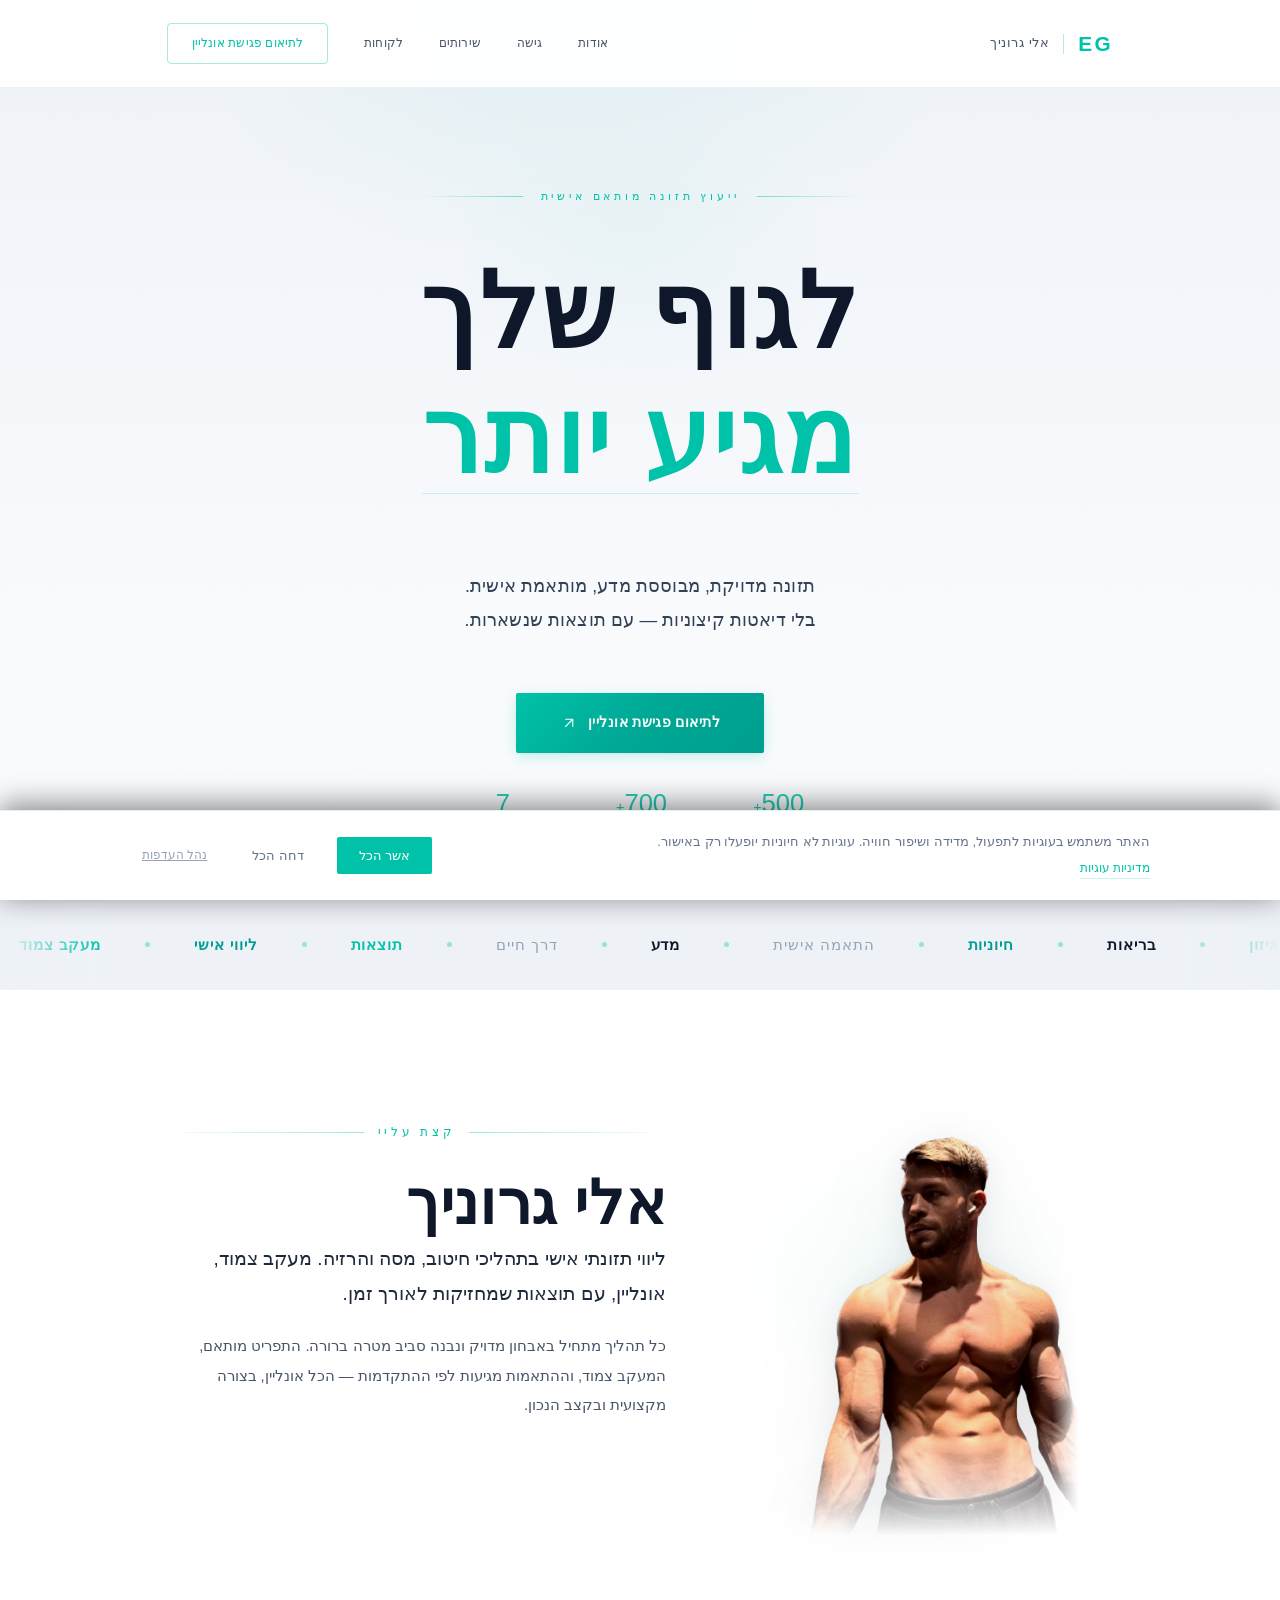
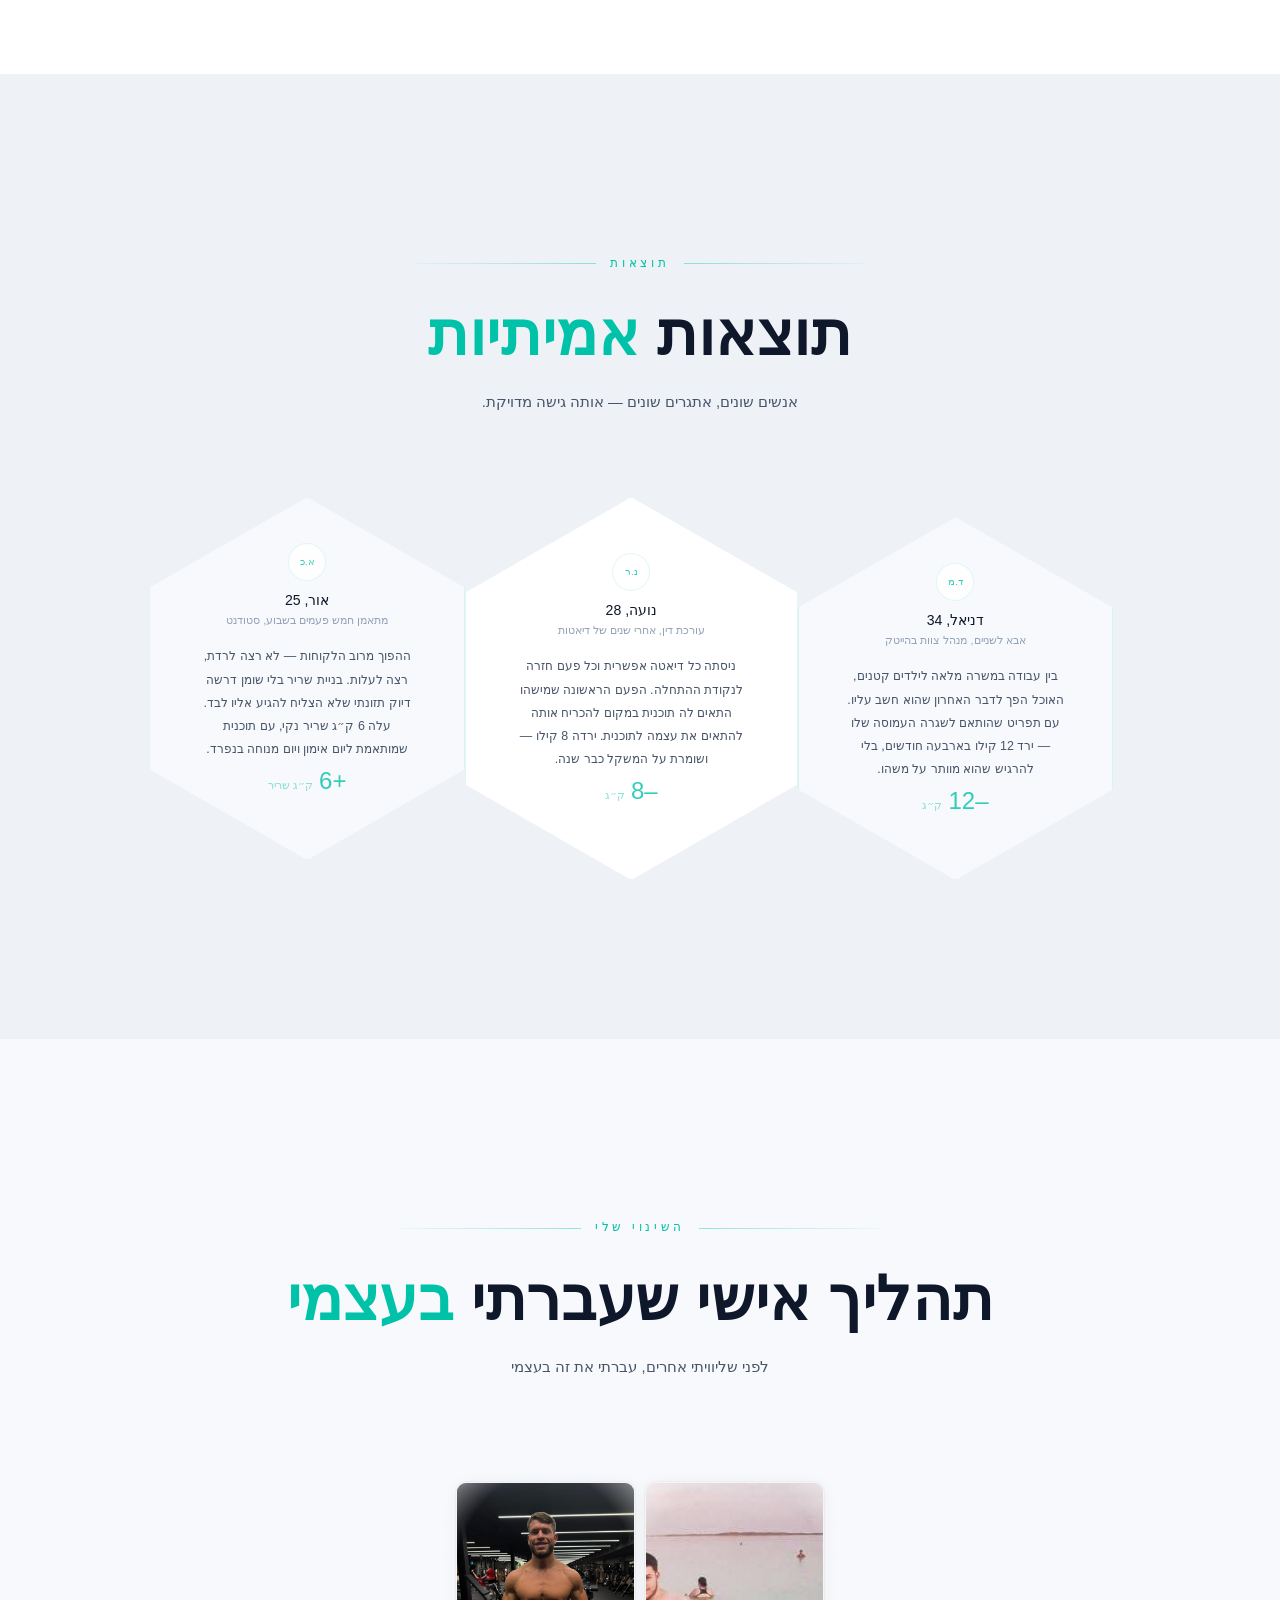
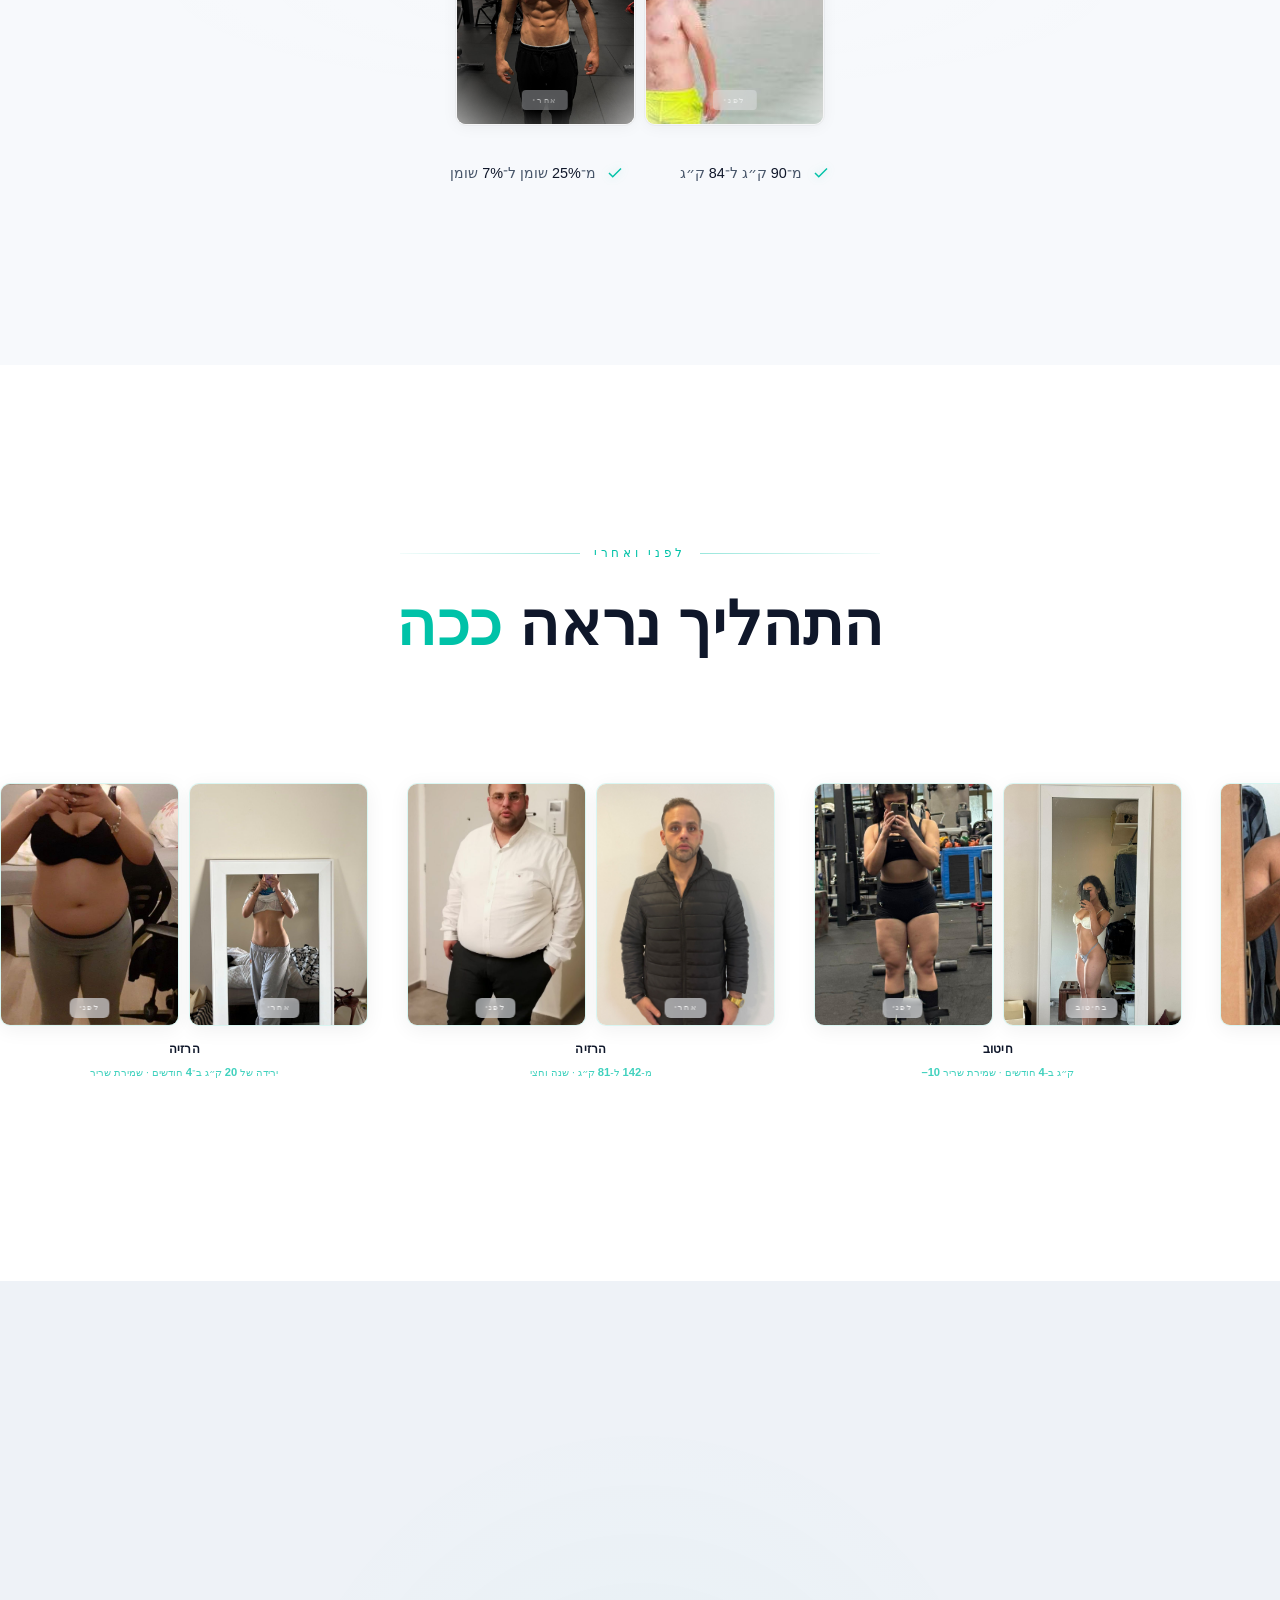
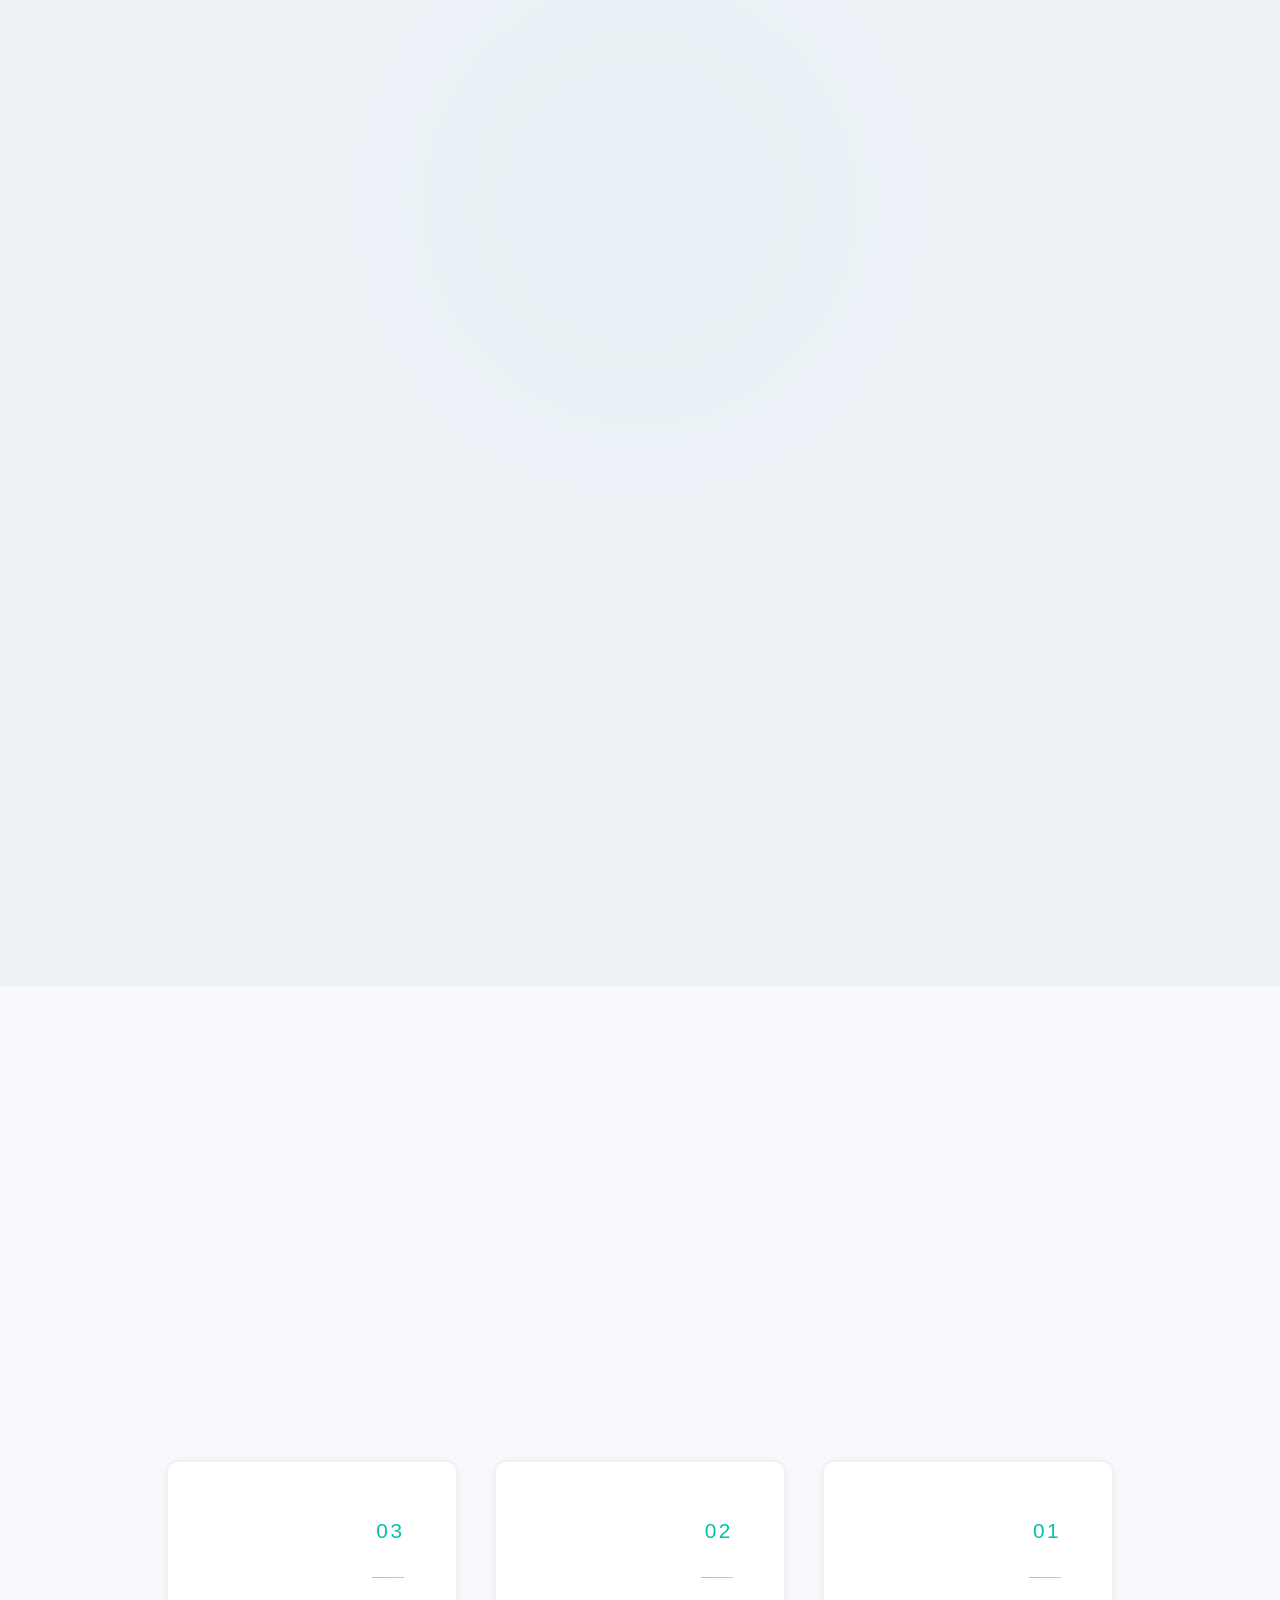
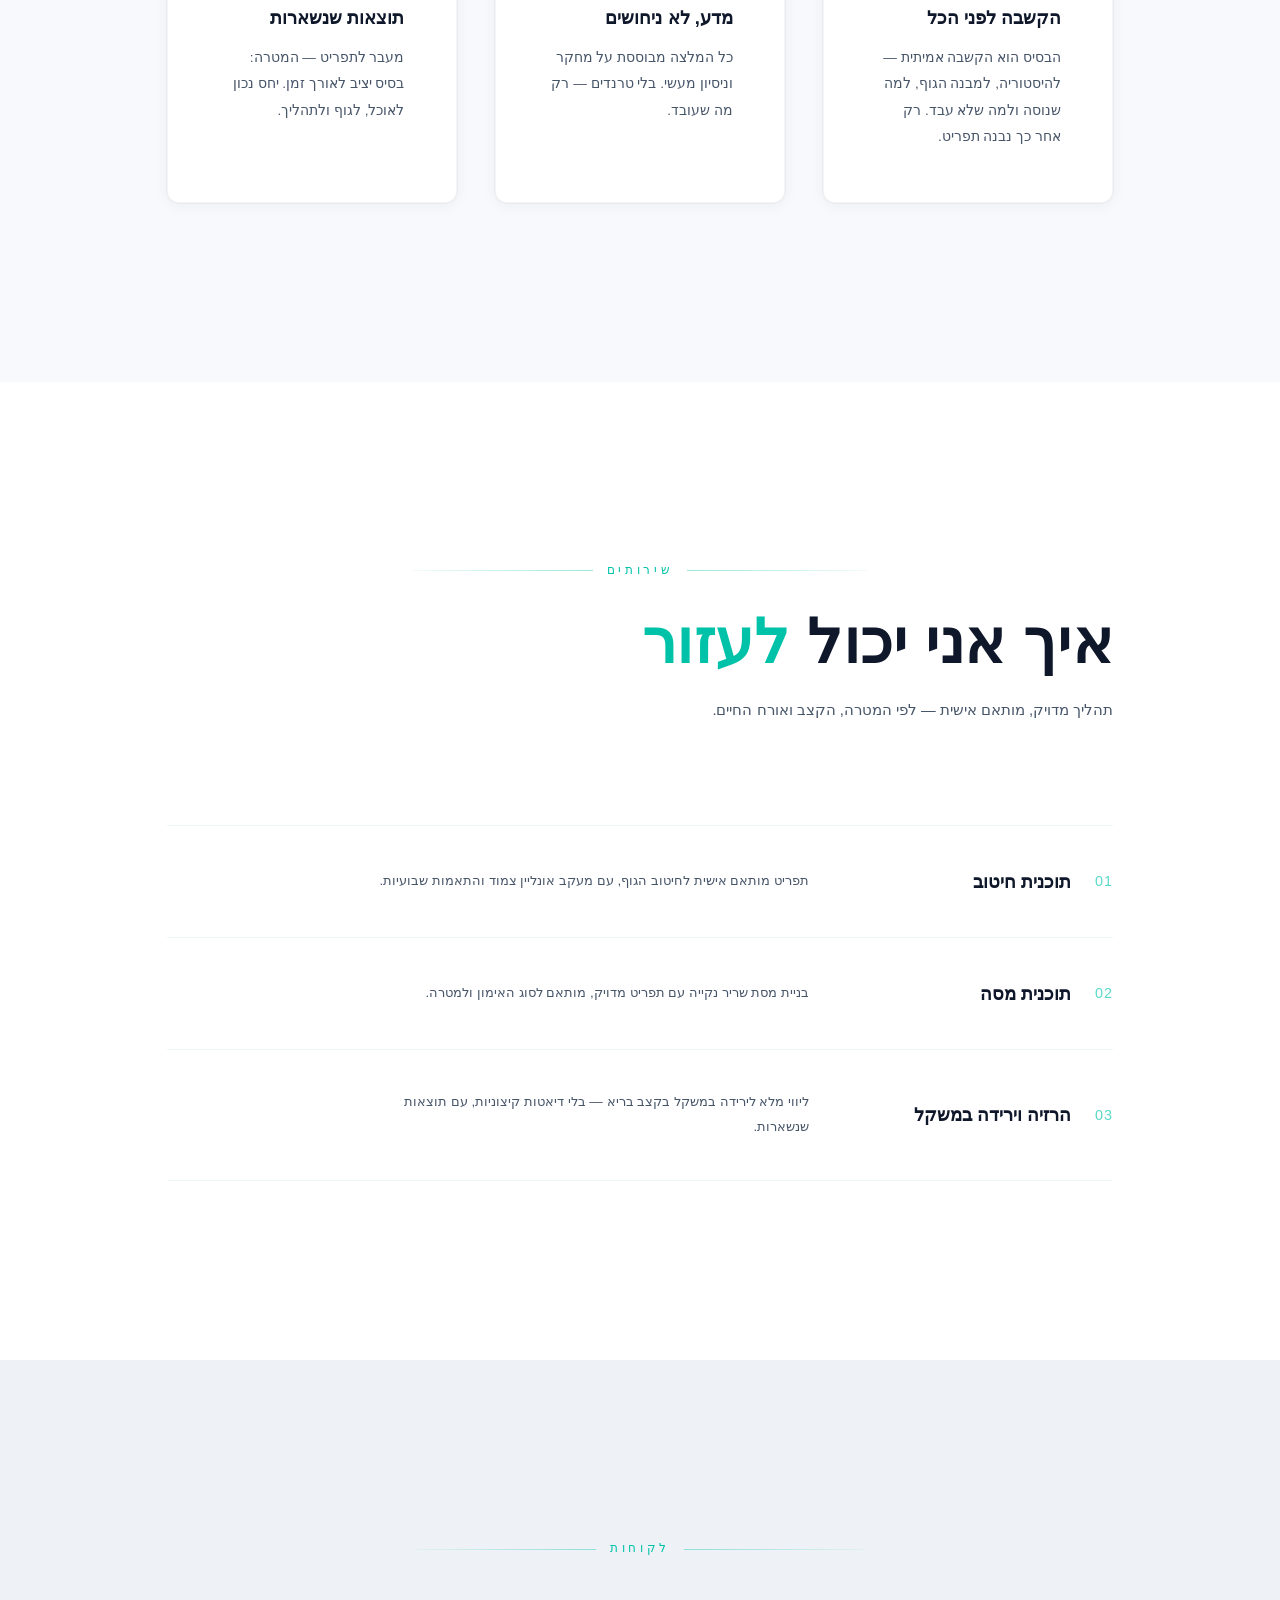
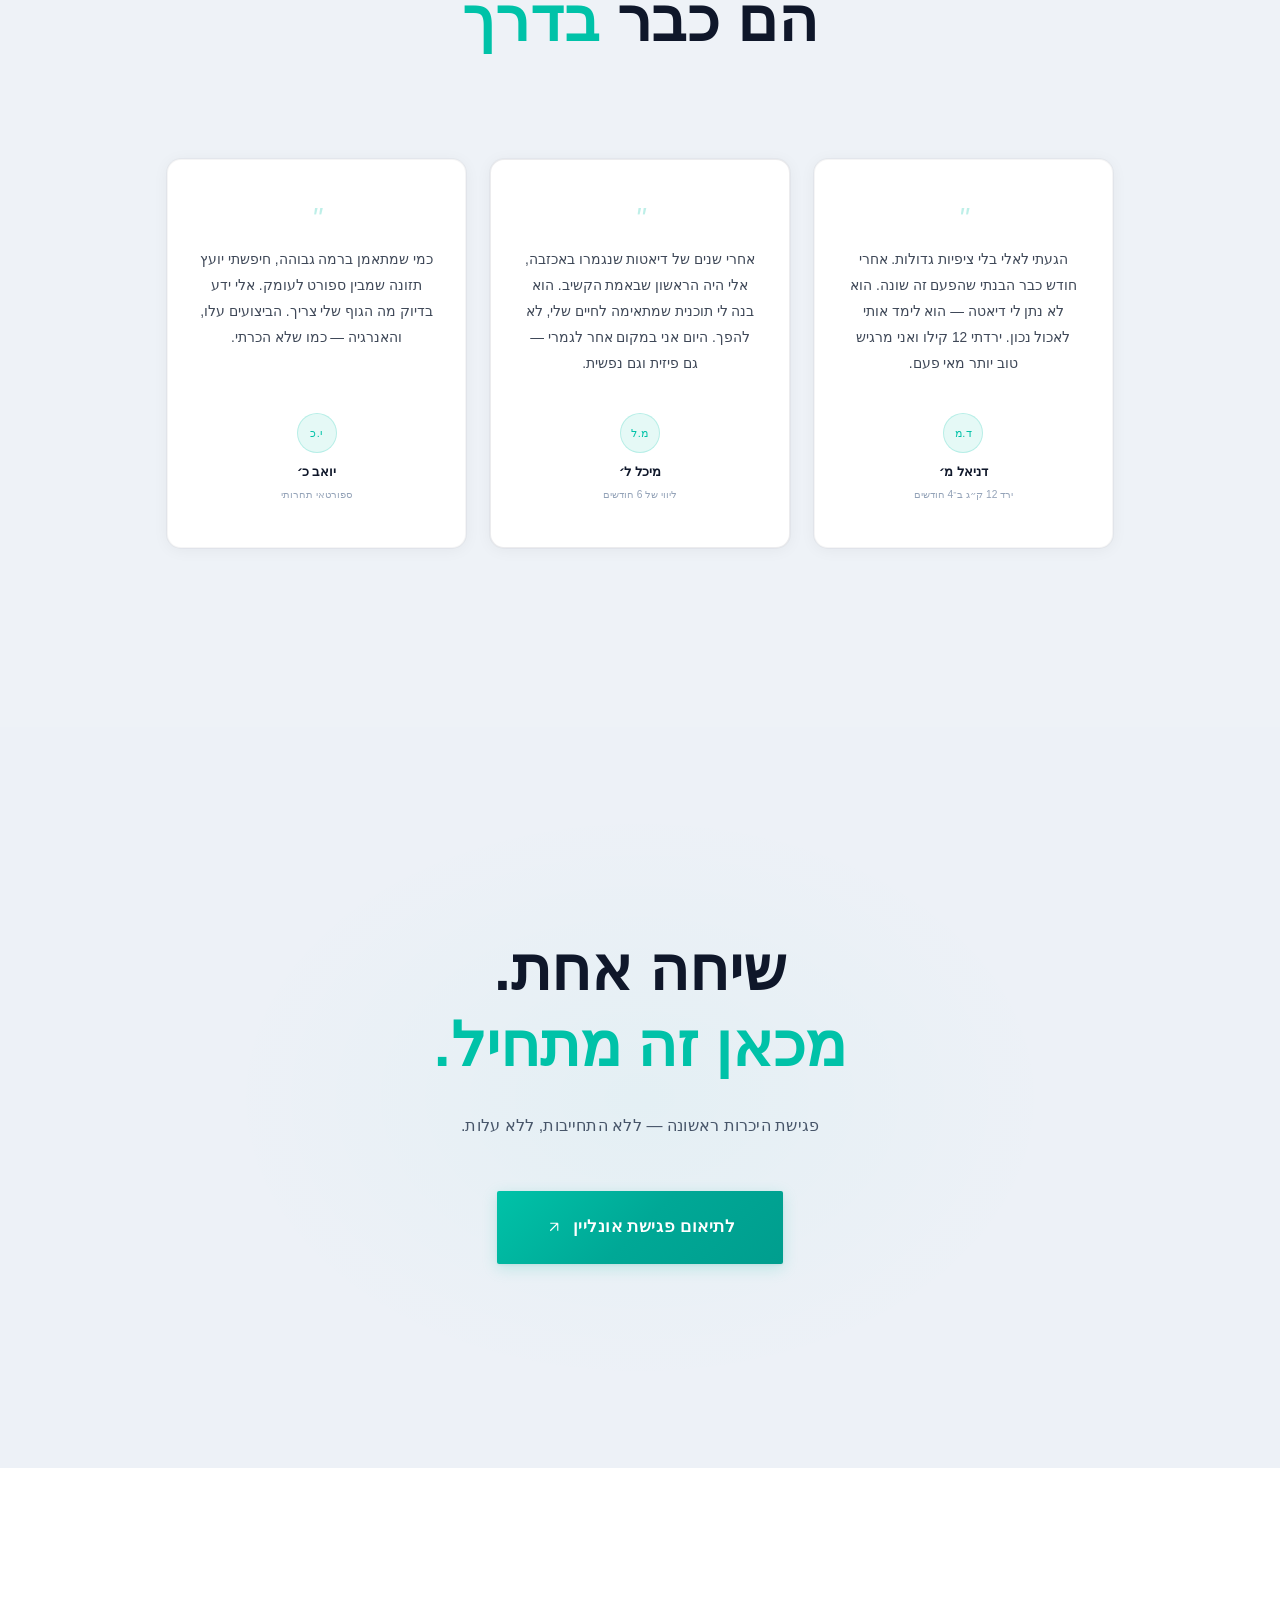
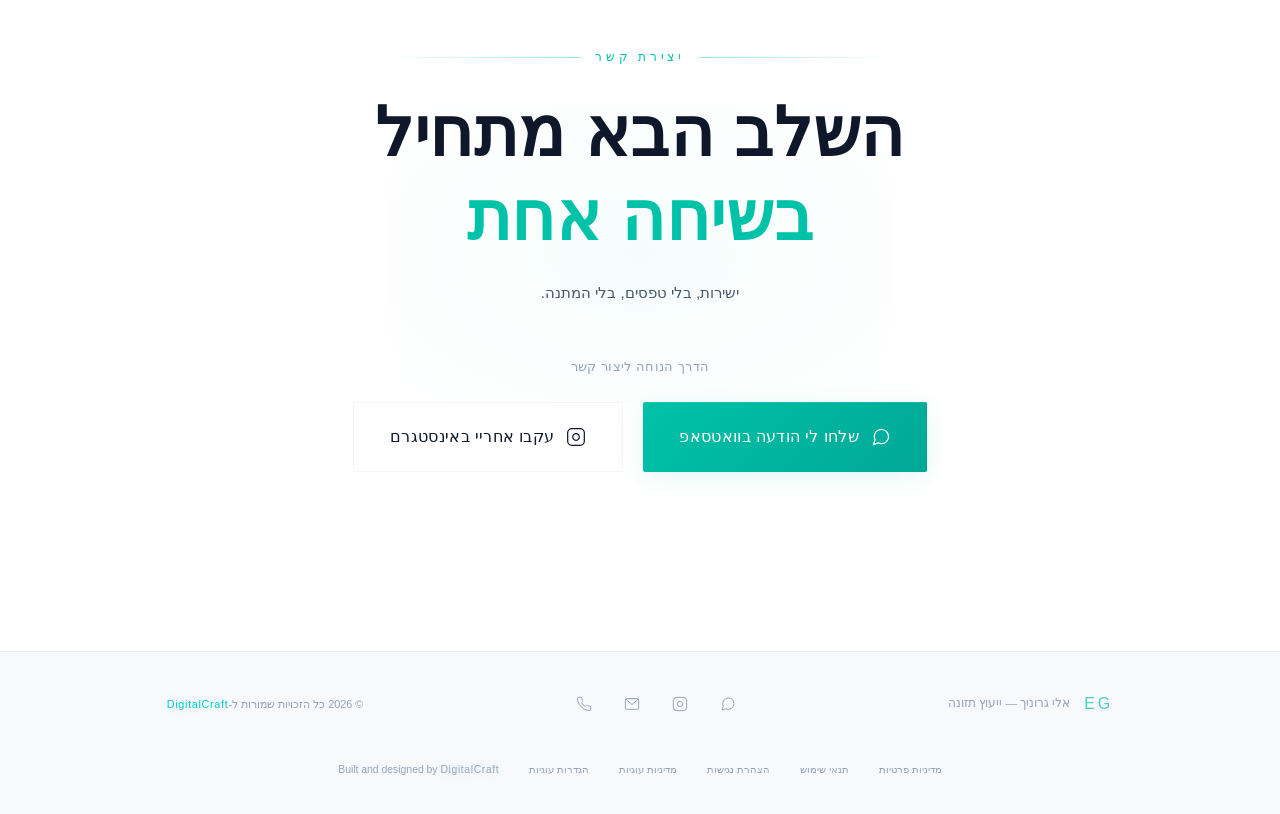
==== commit 82f3af14: "before-10: shift person left to center — 65% 40%" ====
--- a/index.html
+++ b/index.html
@@ -277,7 +277,7 @@
             <div class="my-transform-scene" data-animate="fade-up" data-delay="3">
                 <div class="my-transform-glow"></div>
                 <div class="my-transform-img my-transform-before">
-                    <img src="before-10.jpg" alt="לפני — אלי גרוניך" style="object-position: 50% 48%; transform: scale(1.3);">
+                    <img src="before-10.jpg" alt="לפני — אלי גרוניך" style="object-position: 65% 40%; transform: scale(1.35);">
                     <div class="my-transform-fade"></div>
                     <span class="my-transform-tag">לפני</span>
                 </div>
--- a/style.css
+++ b/style.css
@@ -277,7 +277,7 @@
 }
 
 .marquee-section { border: none; padding: 32px 0; overflow: hidden; background: var(--bg-deep); position: relative; mask-image: linear-gradient(to right, transparent 0%, black 8%, black 92%, transparent 100%); -webkit-mask-image: linear-gradient(to right, transparent 0%, black 8%, black 92%, transparent 100%); }
-.marquee-track { display: flex; width: fit-content; animation: marquee 45s linear infinite; }
+.marquee-track { display: flex; width: fit-content; animation: marquee 120s linear infinite; }
 .marquee-content { display: flex; align-items: center; gap: 44px; padding-left: 44px; white-space: nowrap; font-family: var(--font-hebrew); font-size: 0.95rem; color: var(--text-muted); letter-spacing: 0.06em; font-weight: 500; }
 .marquee-content span:not(.marquee-dot):nth-child(4n+1) { color: var(--accent); font-weight: 600; }
 .marquee-content span:not(.marquee-dot):nth-child(6n+3) { color: var(--text); font-weight: 600; }
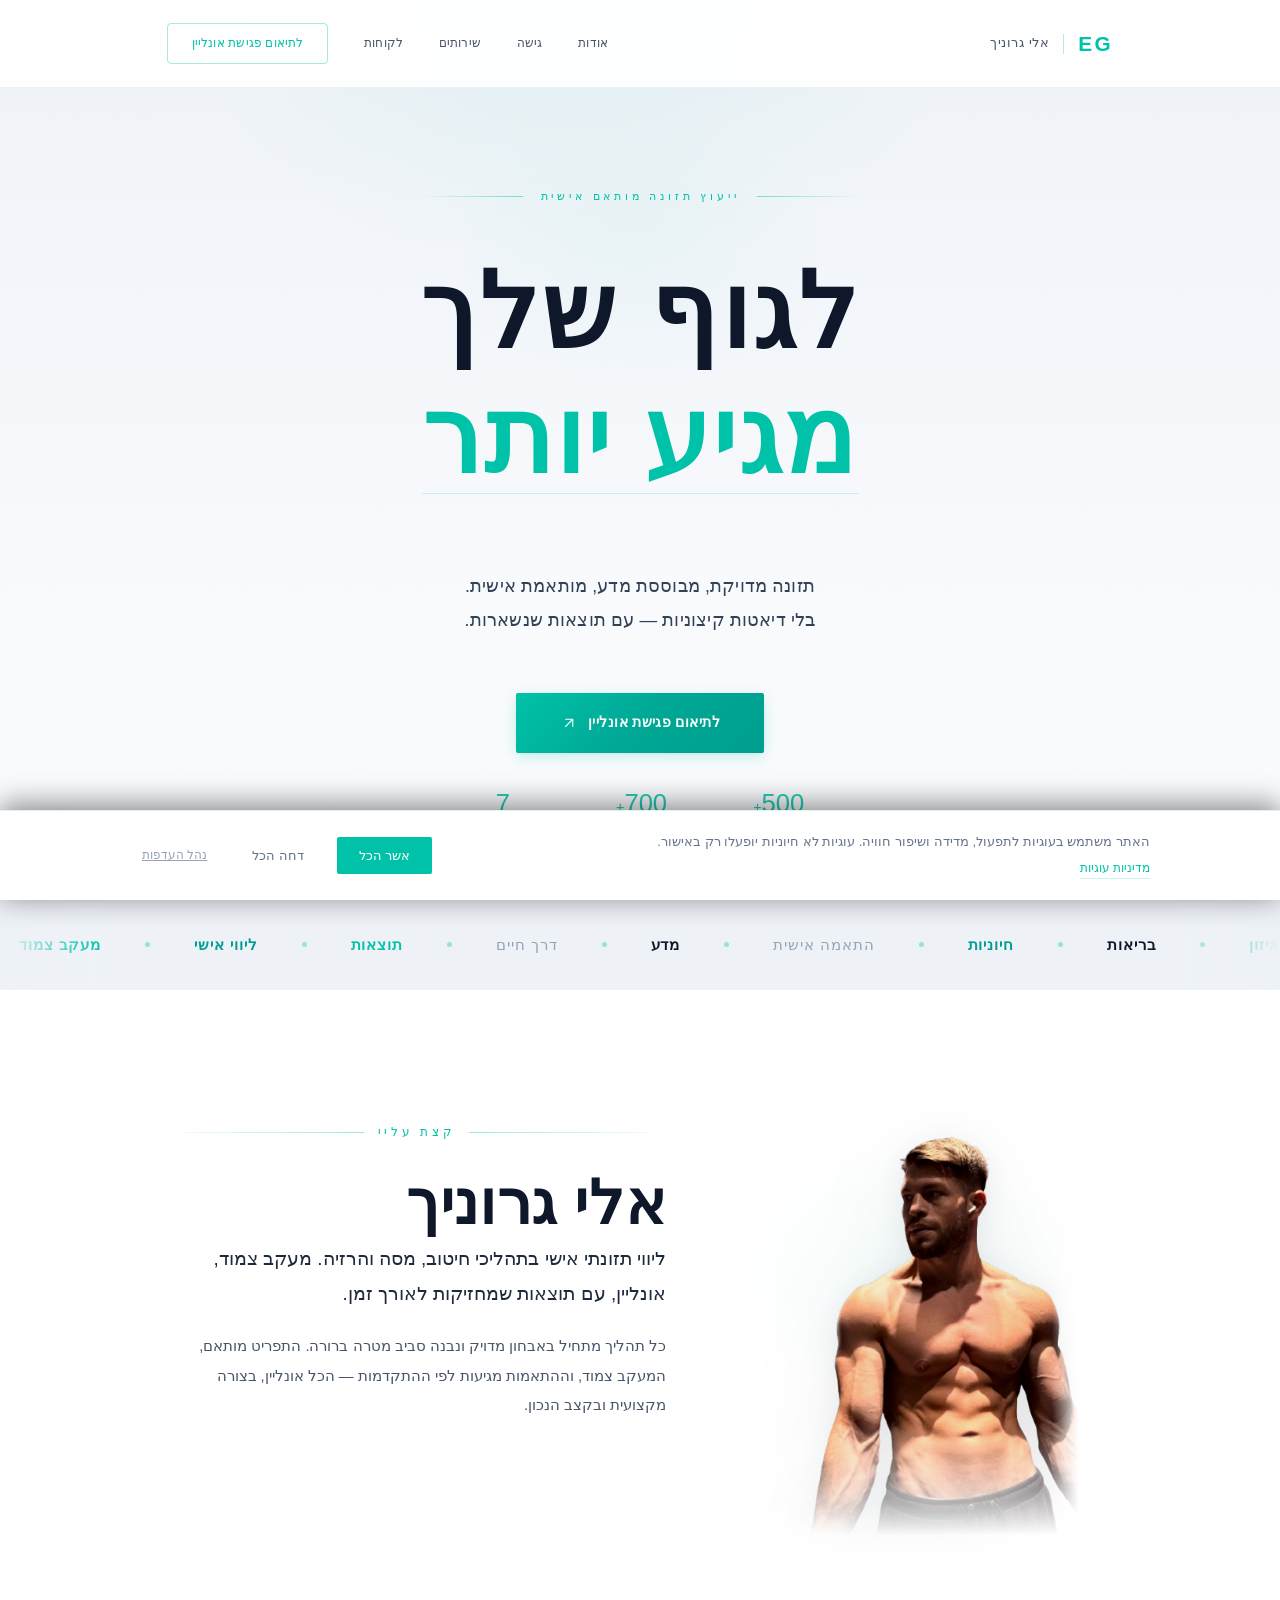
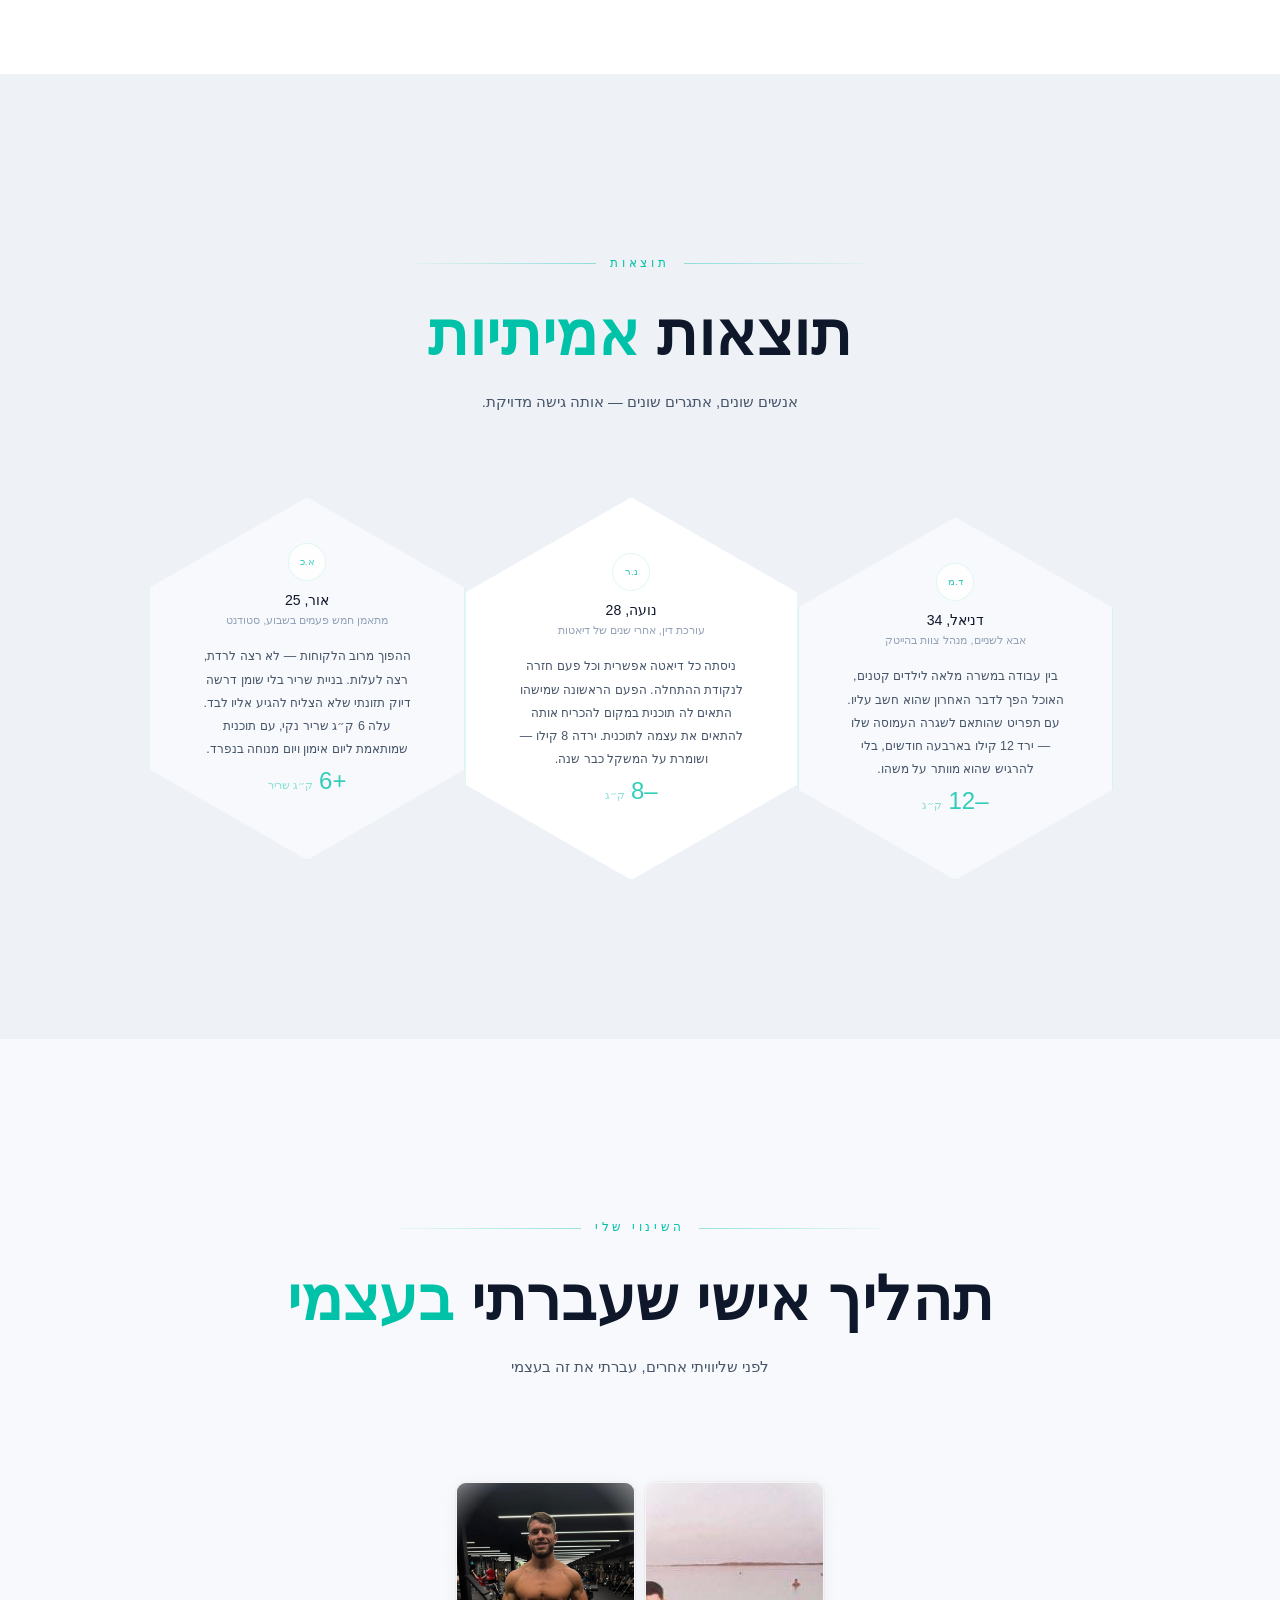
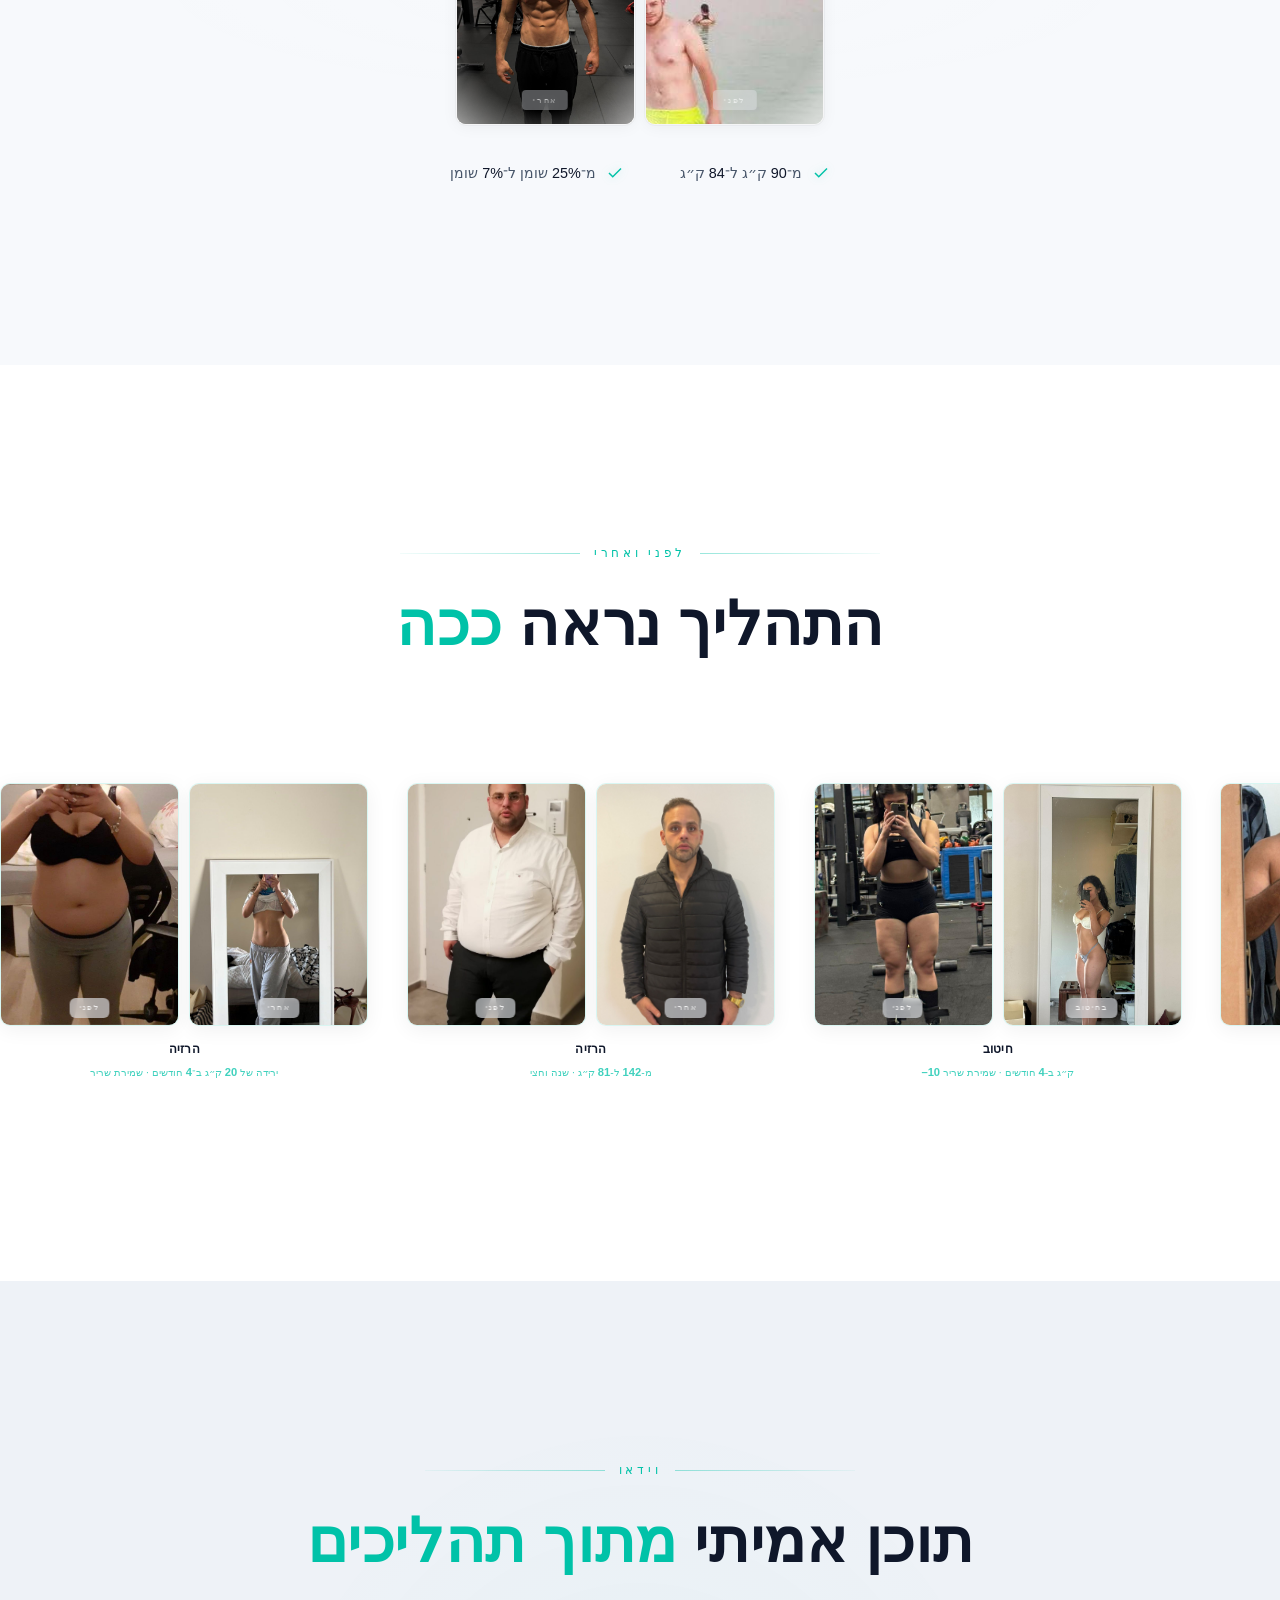
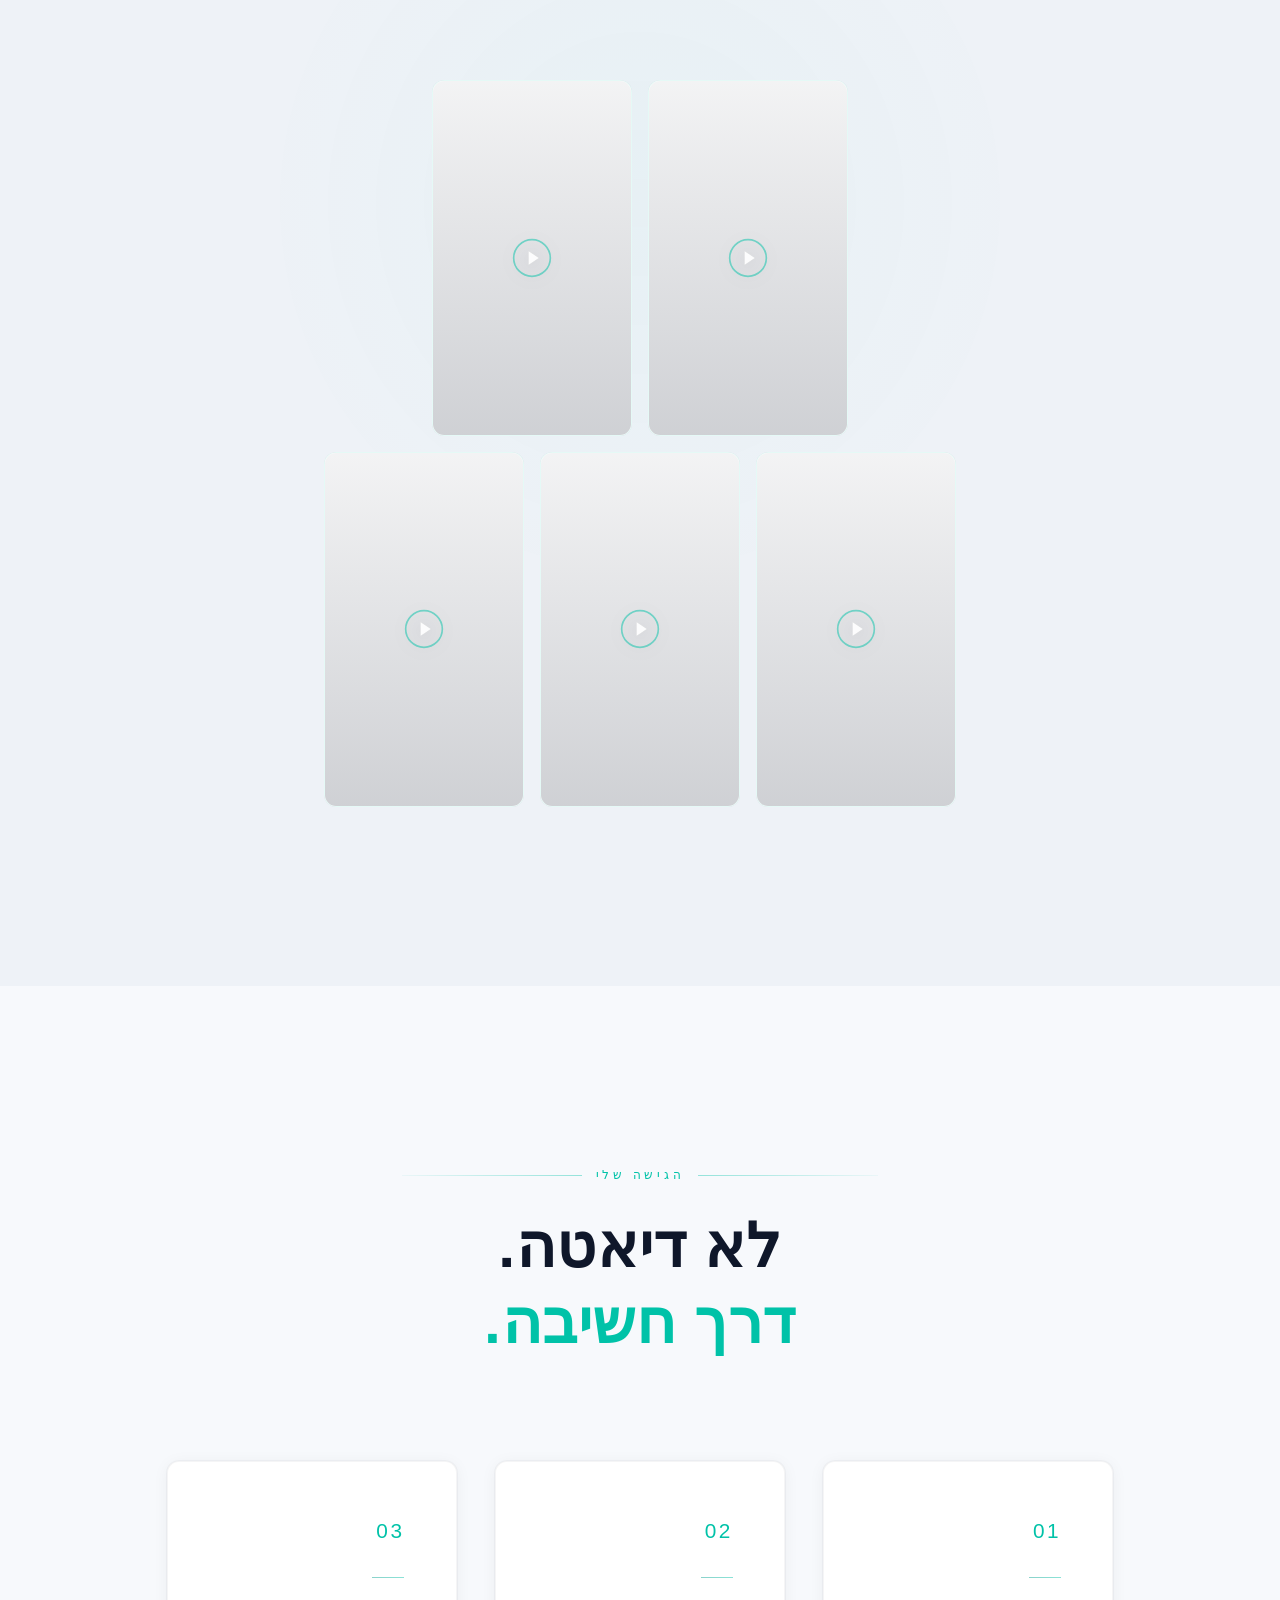
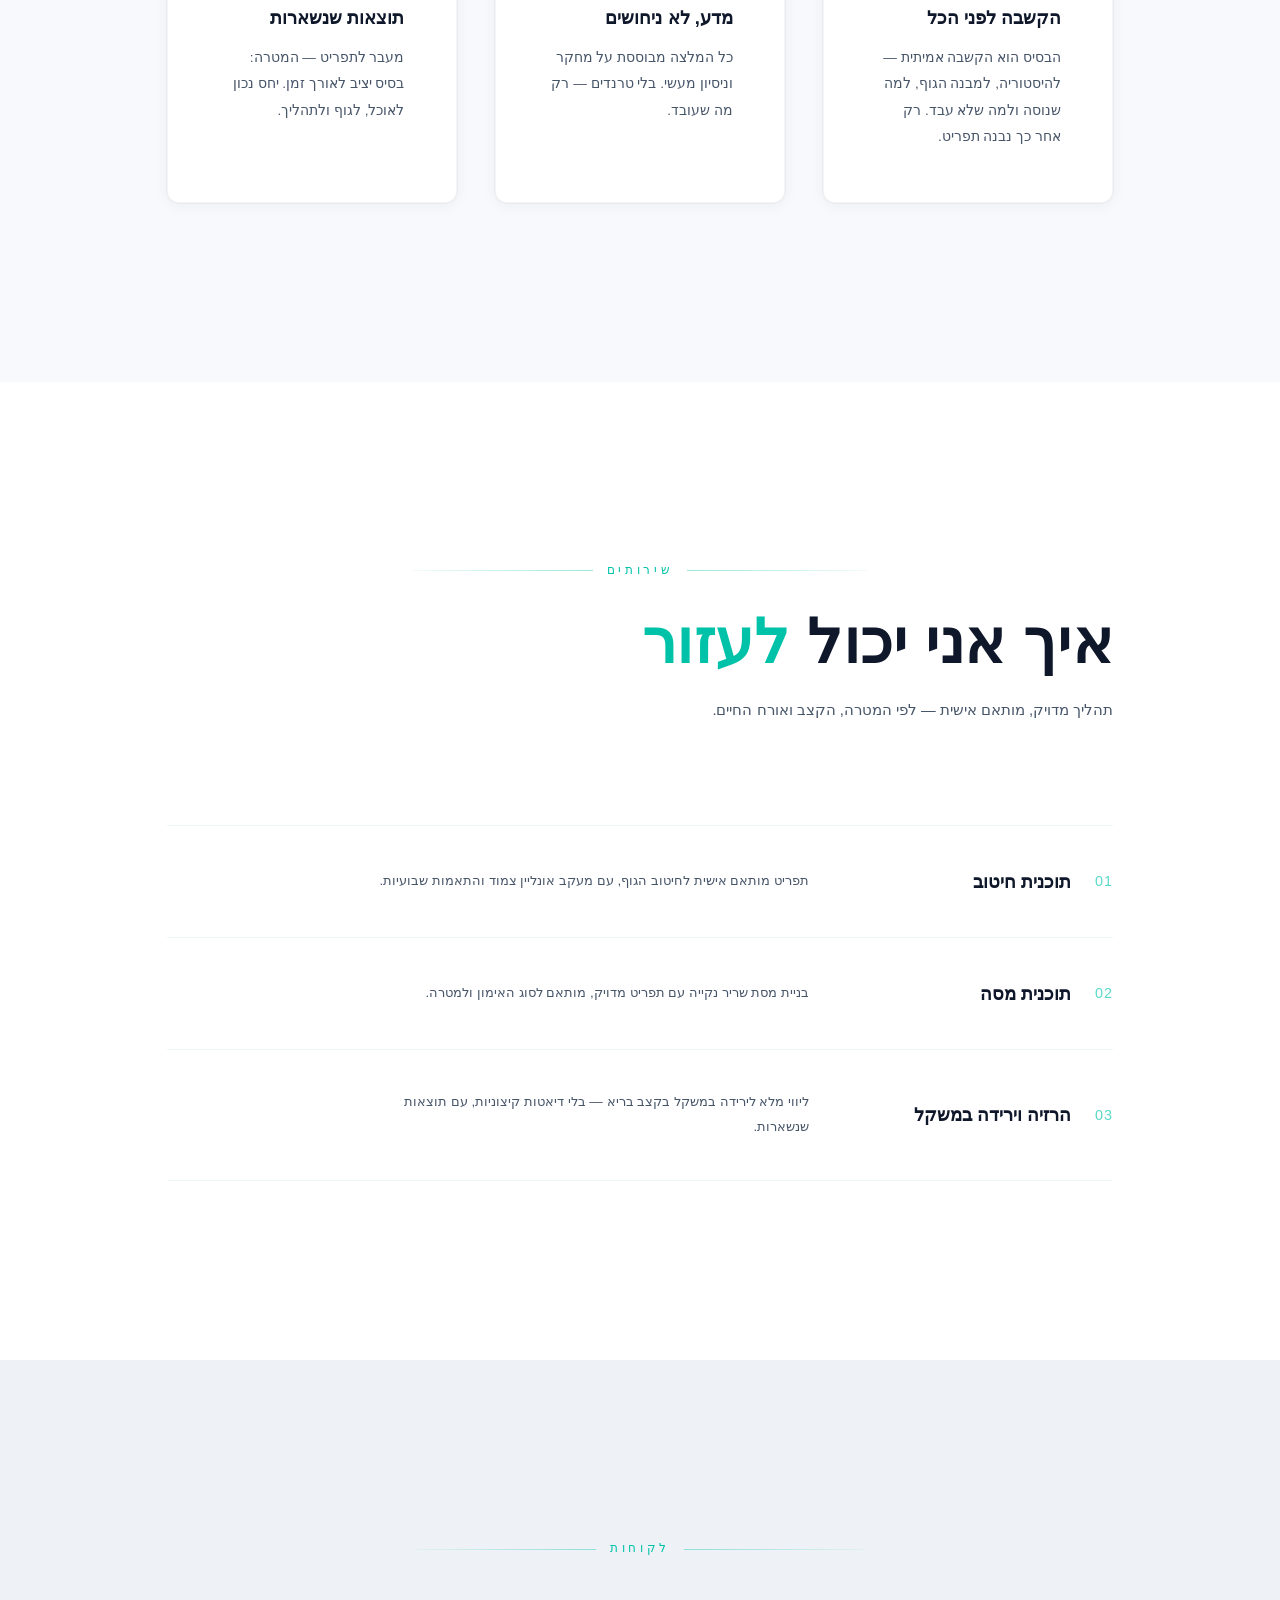
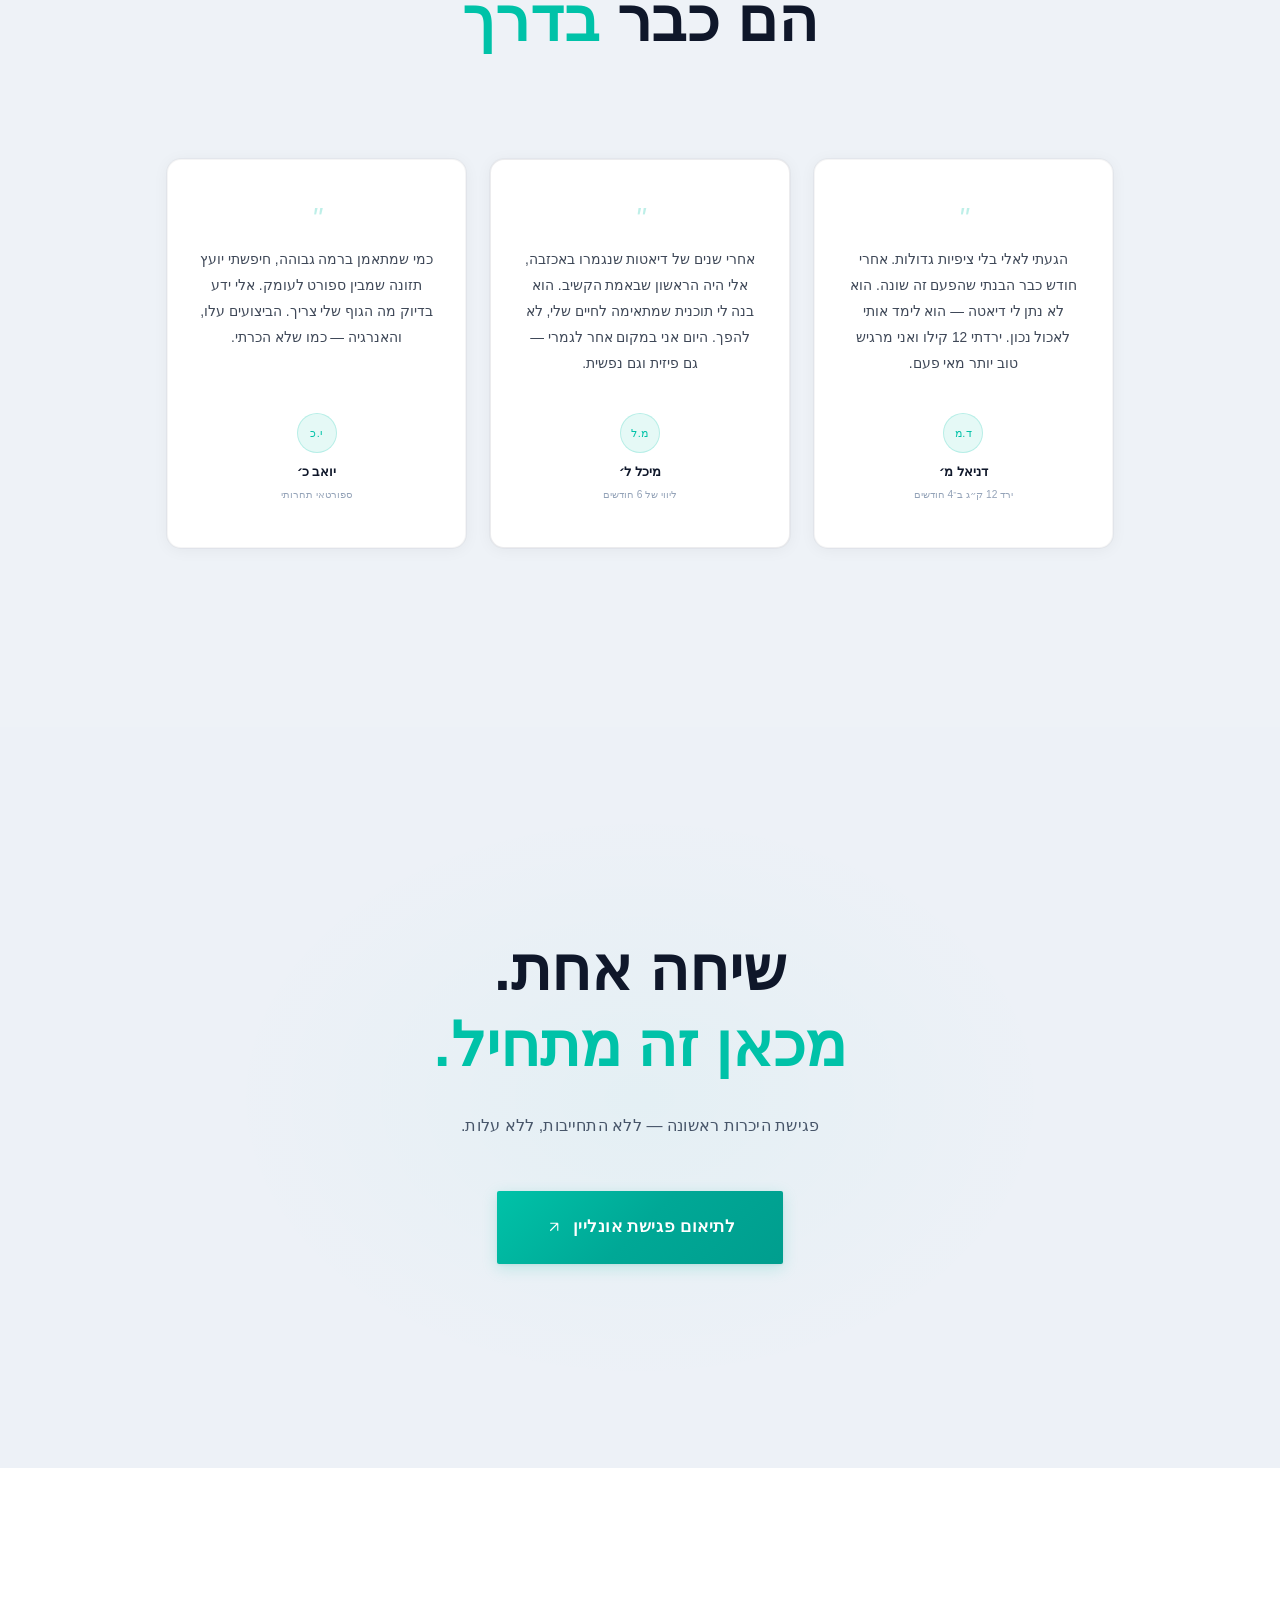
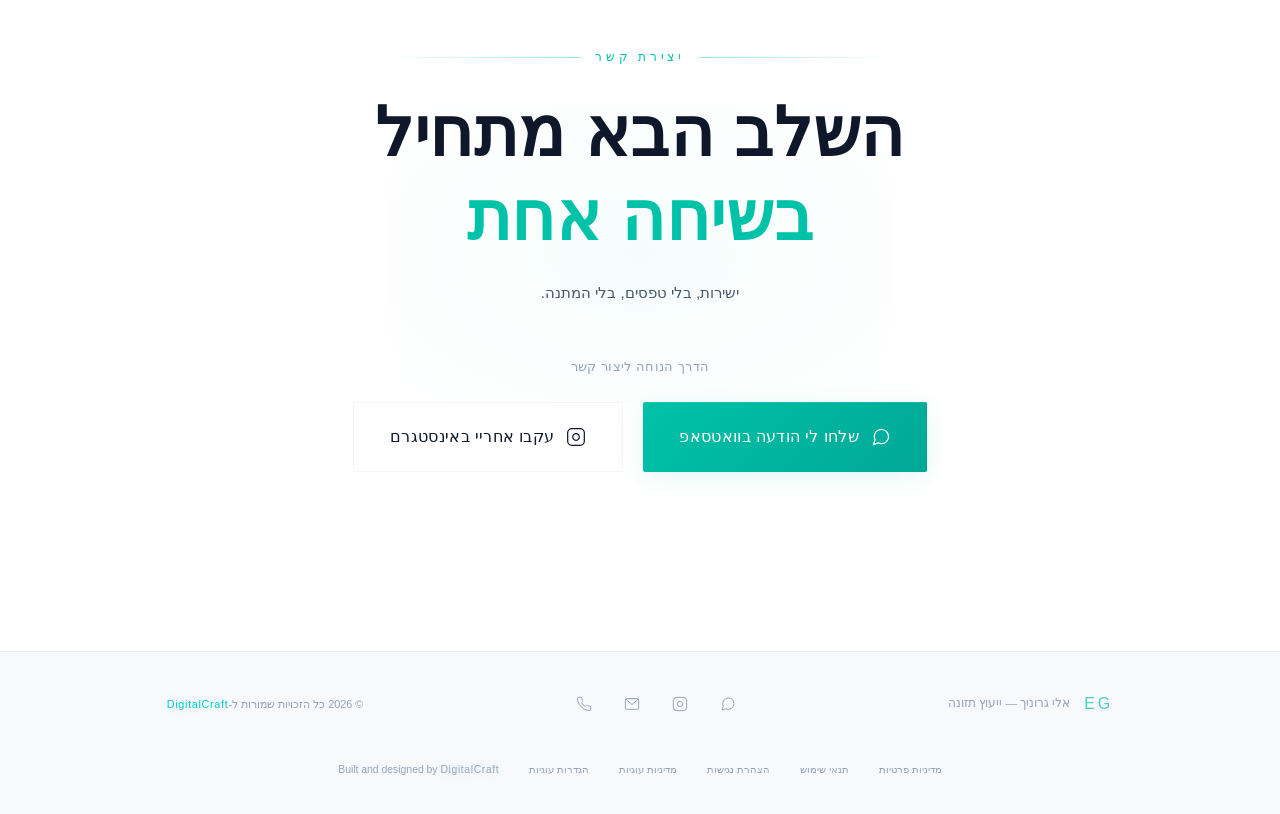
==== commit 2caeed5f: "FIXED: before-10 person is on LEFT side — position 32% 35%" ====
--- a/index.html
+++ b/index.html
@@ -277,7 +277,7 @@
             <div class="my-transform-scene" data-animate="fade-up" data-delay="3">
                 <div class="my-transform-glow"></div>
                 <div class="my-transform-img my-transform-before">
-                    <img src="before-10.jpg" alt="לפני — אלי גרוניך" style="object-position: 65% 40%; transform: scale(1.35);">
+                    <img src="before-10.jpg" alt="לפני — אלי גרוניך" style="object-position: 32% 35%; transform: scale(1.25);">
                     <div class="my-transform-fade"></div>
                     <span class="my-transform-tag">לפני</span>
                 </div>
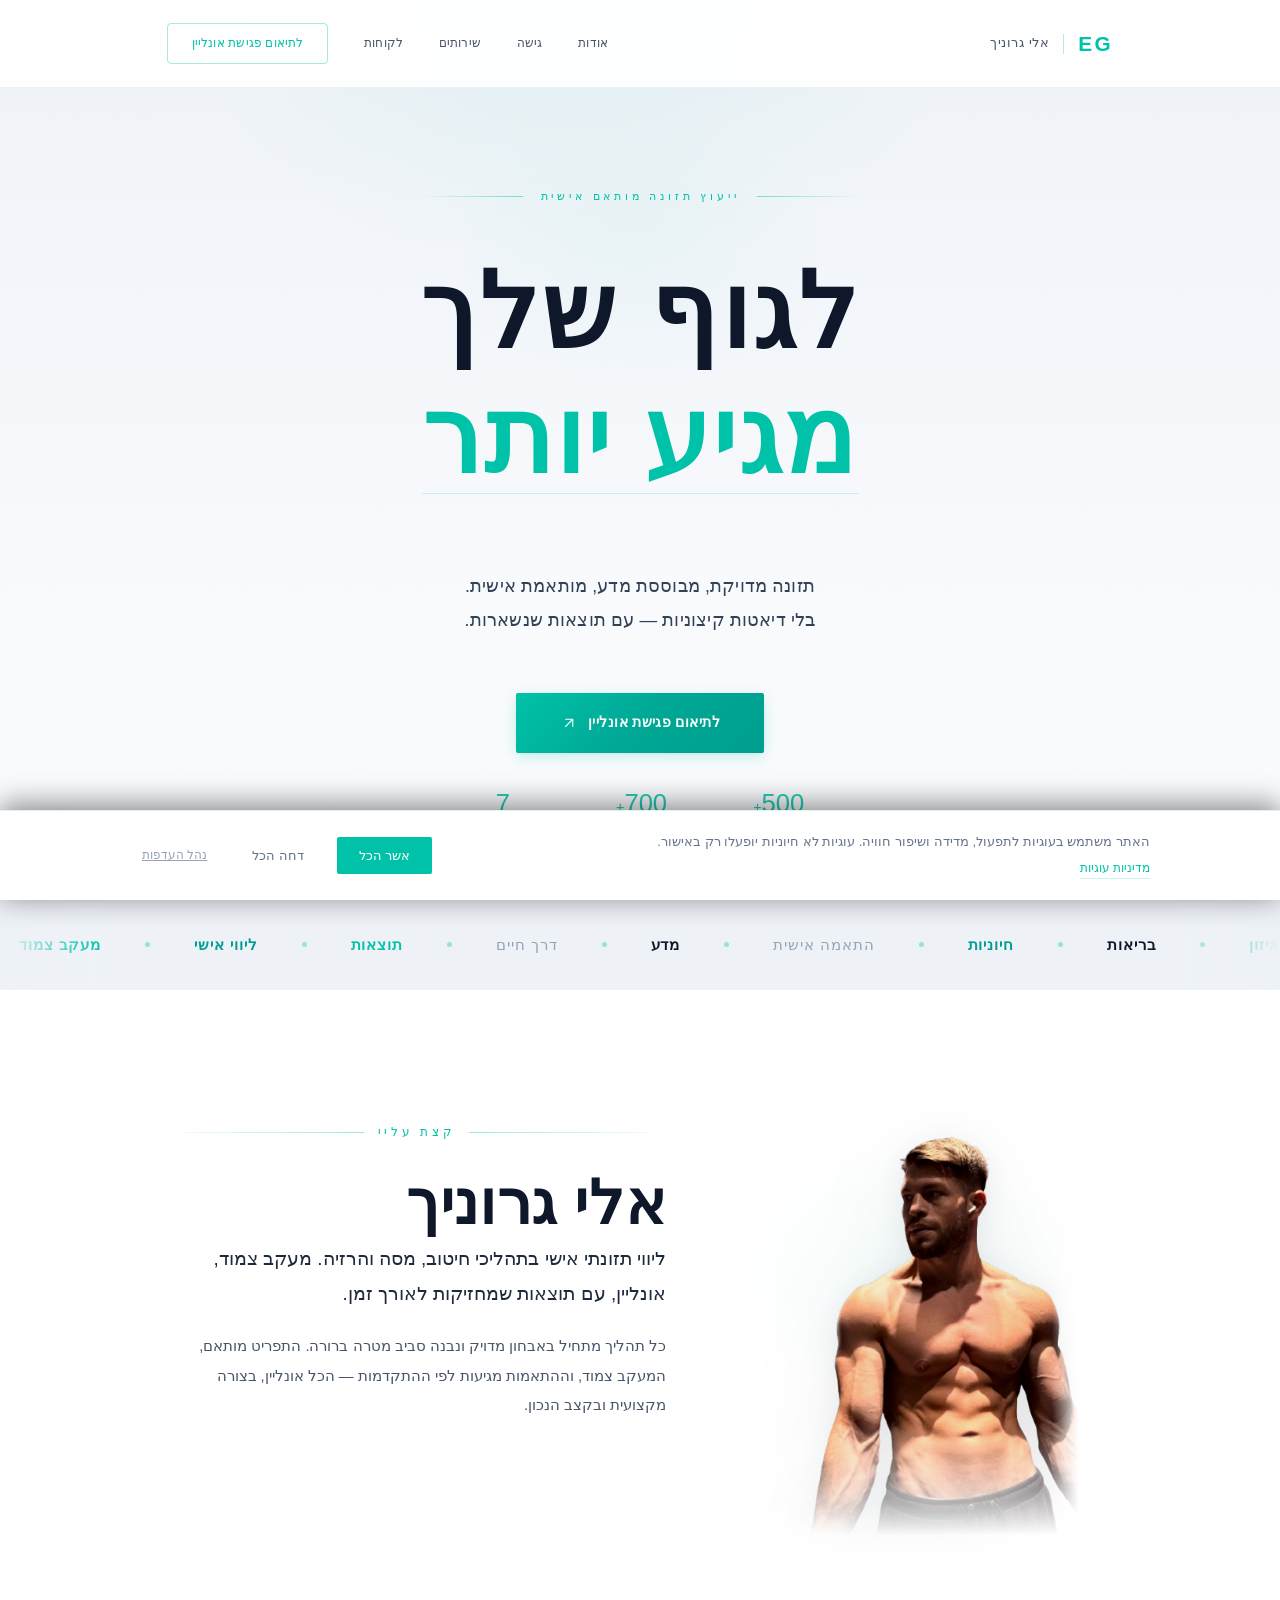
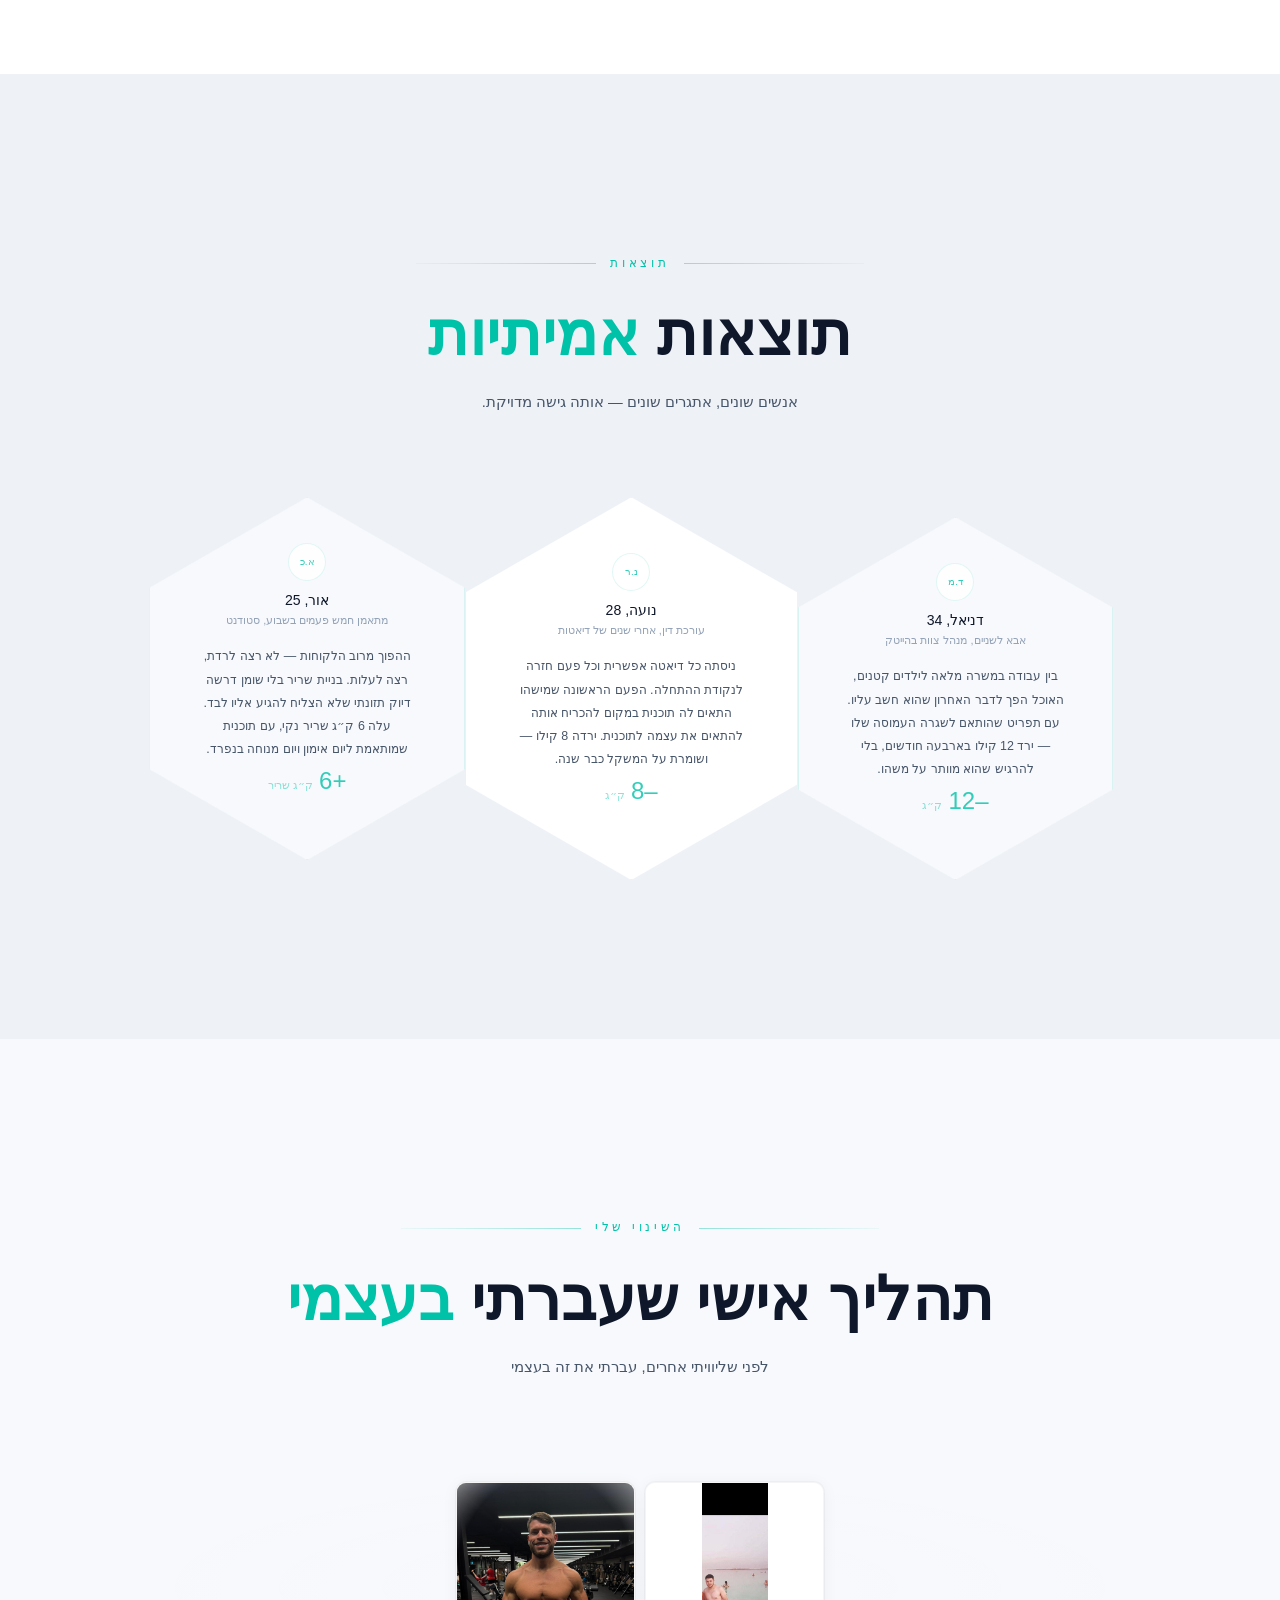
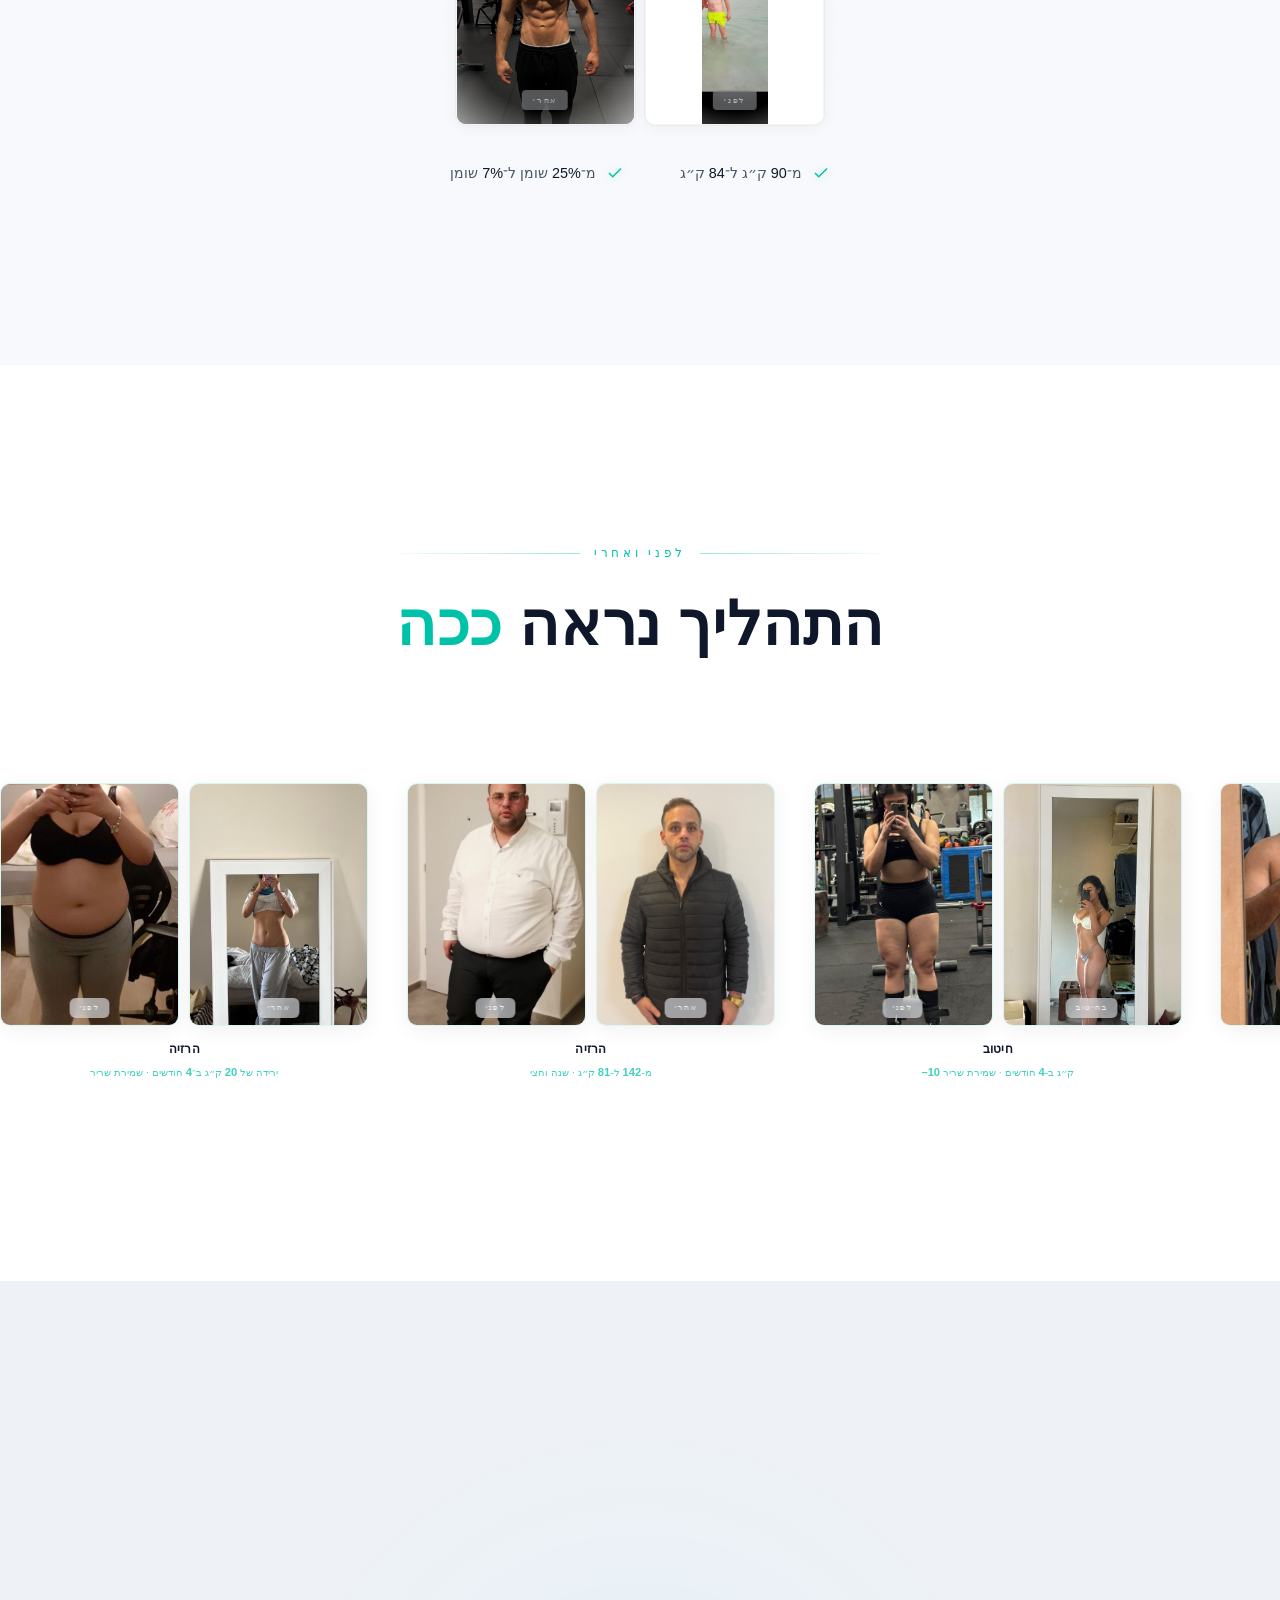
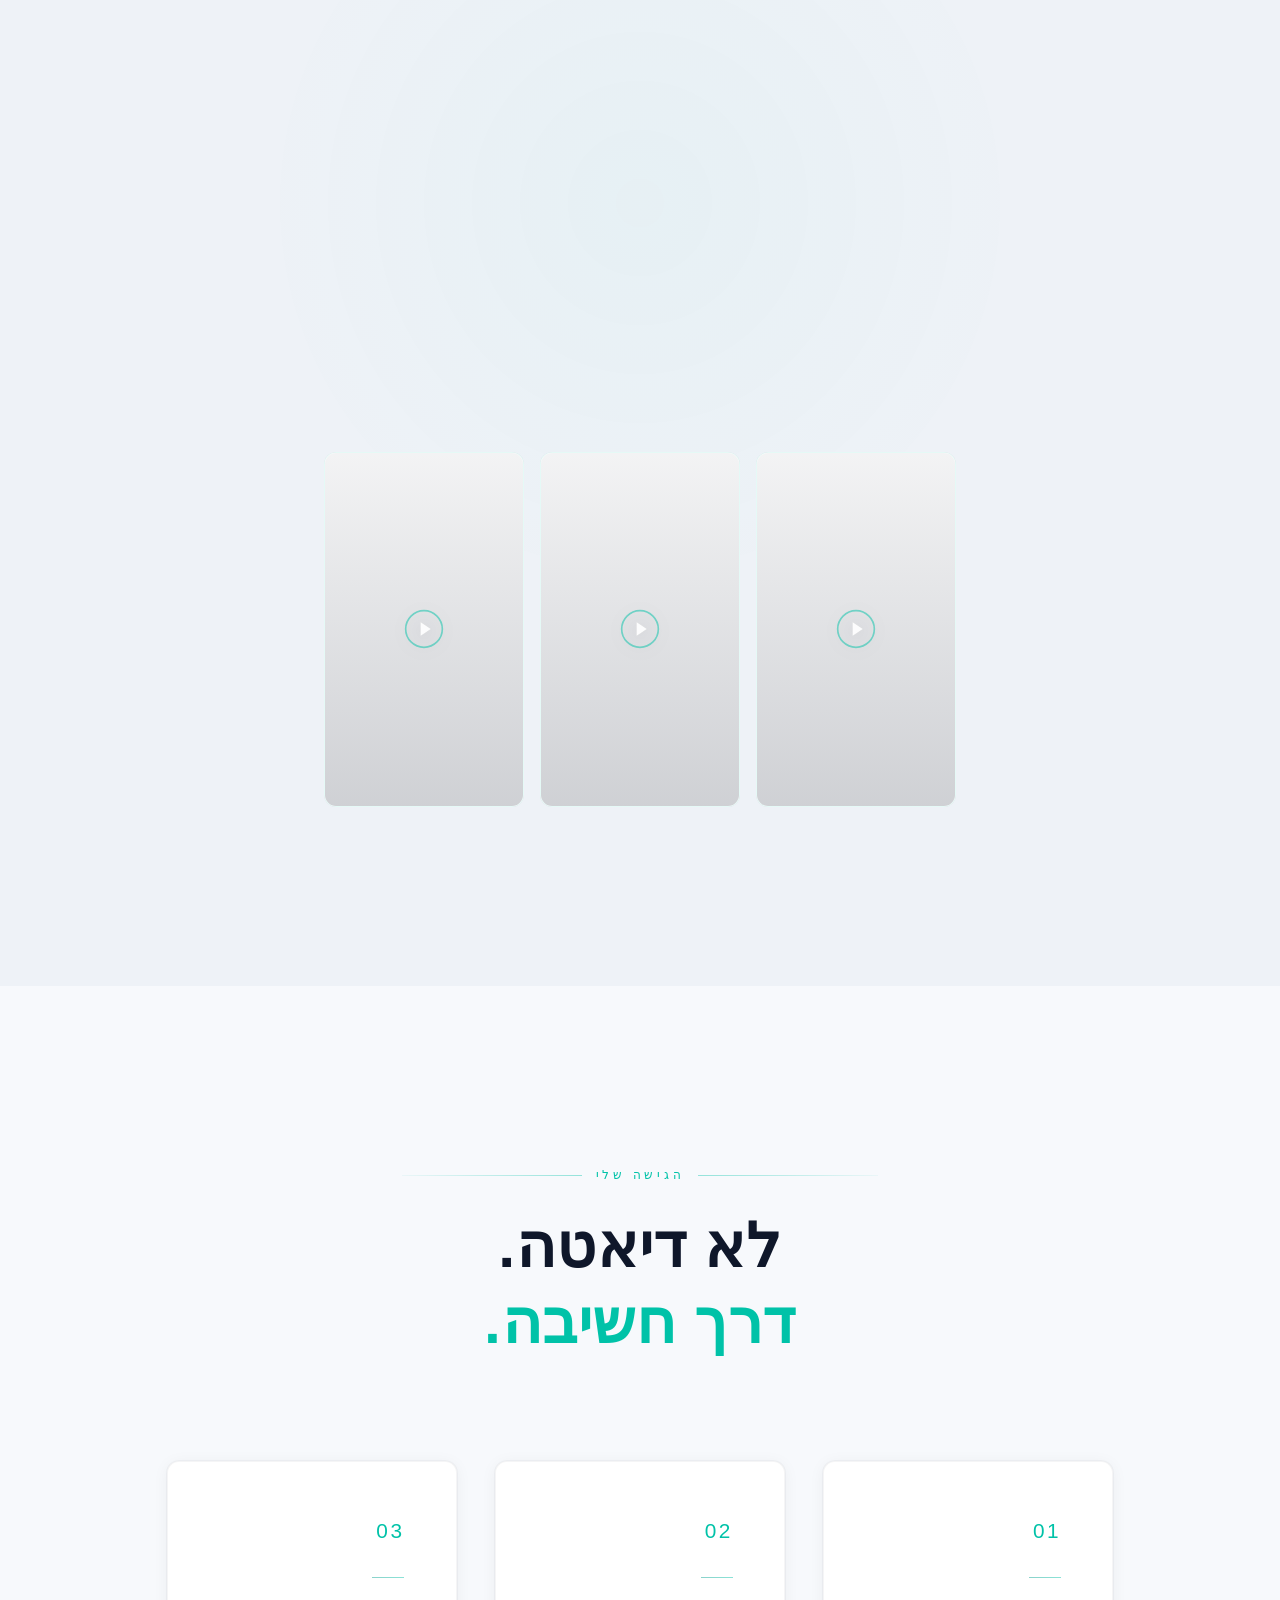
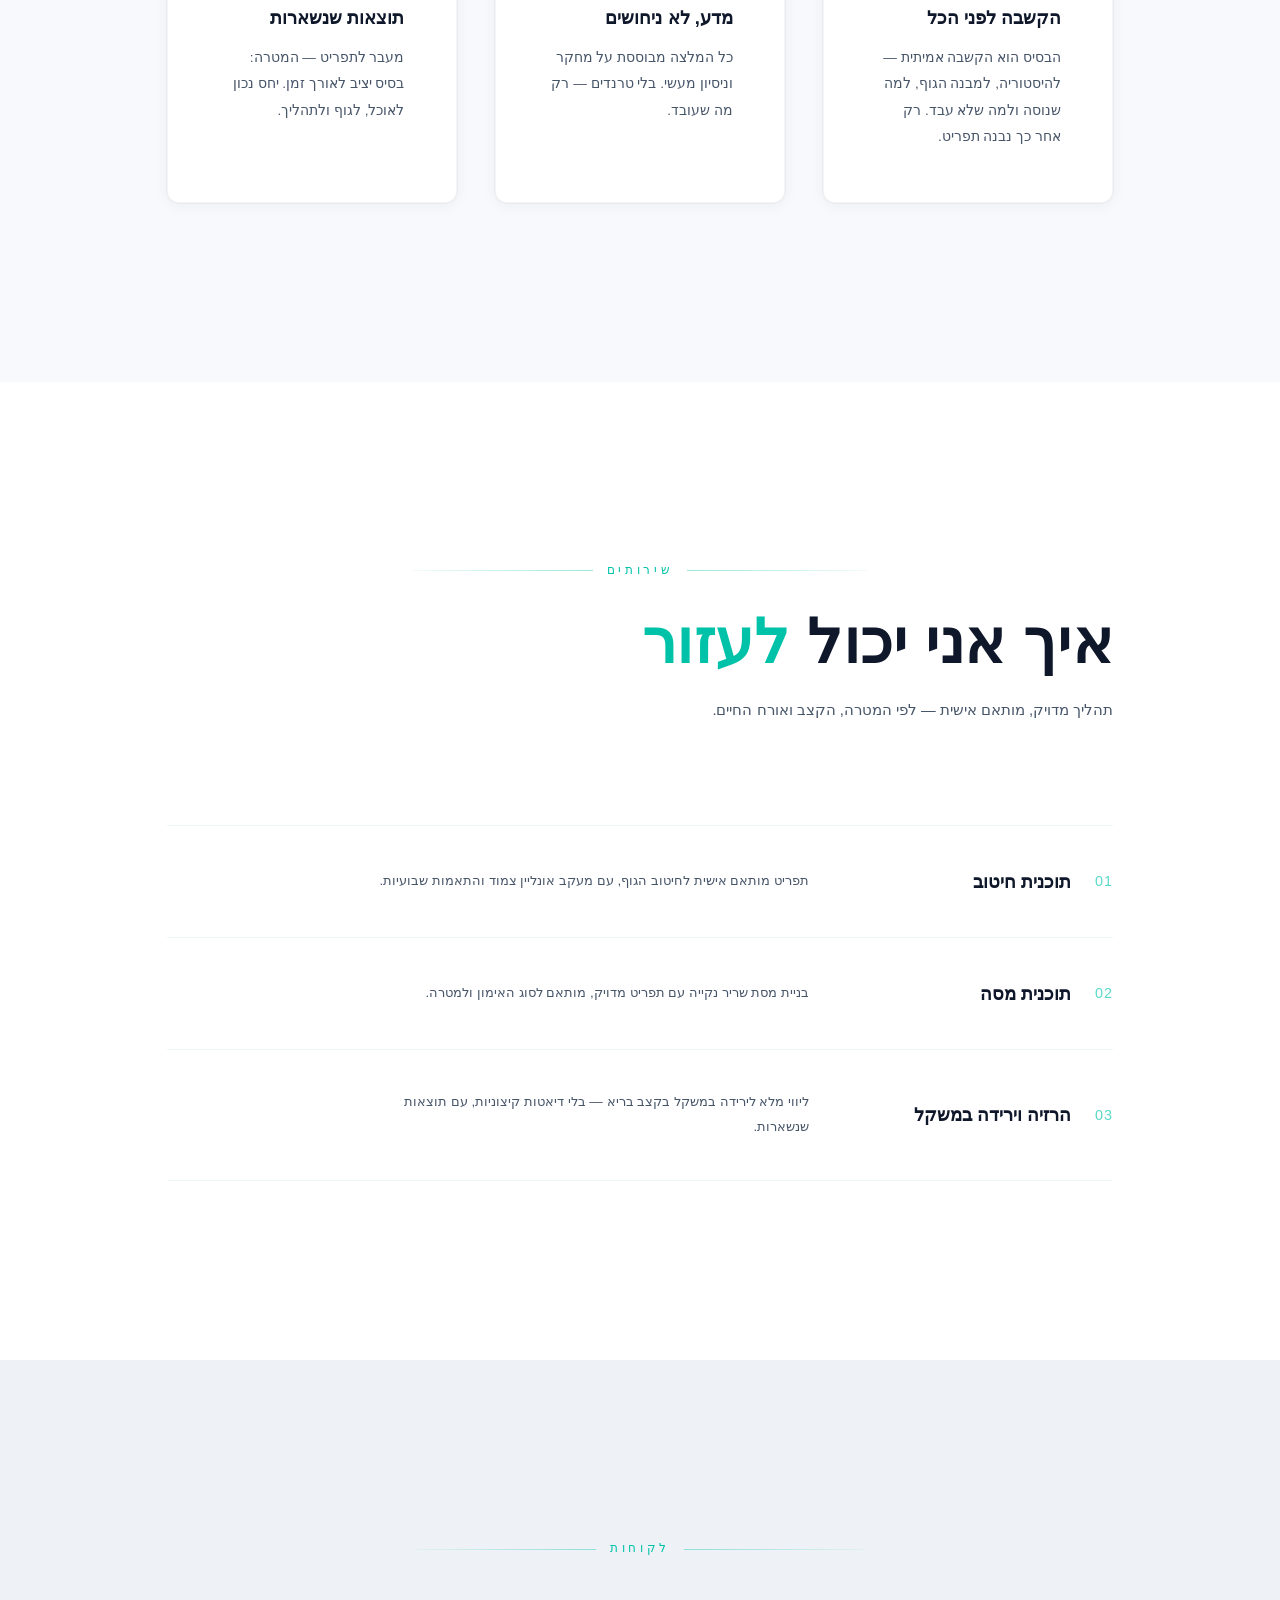
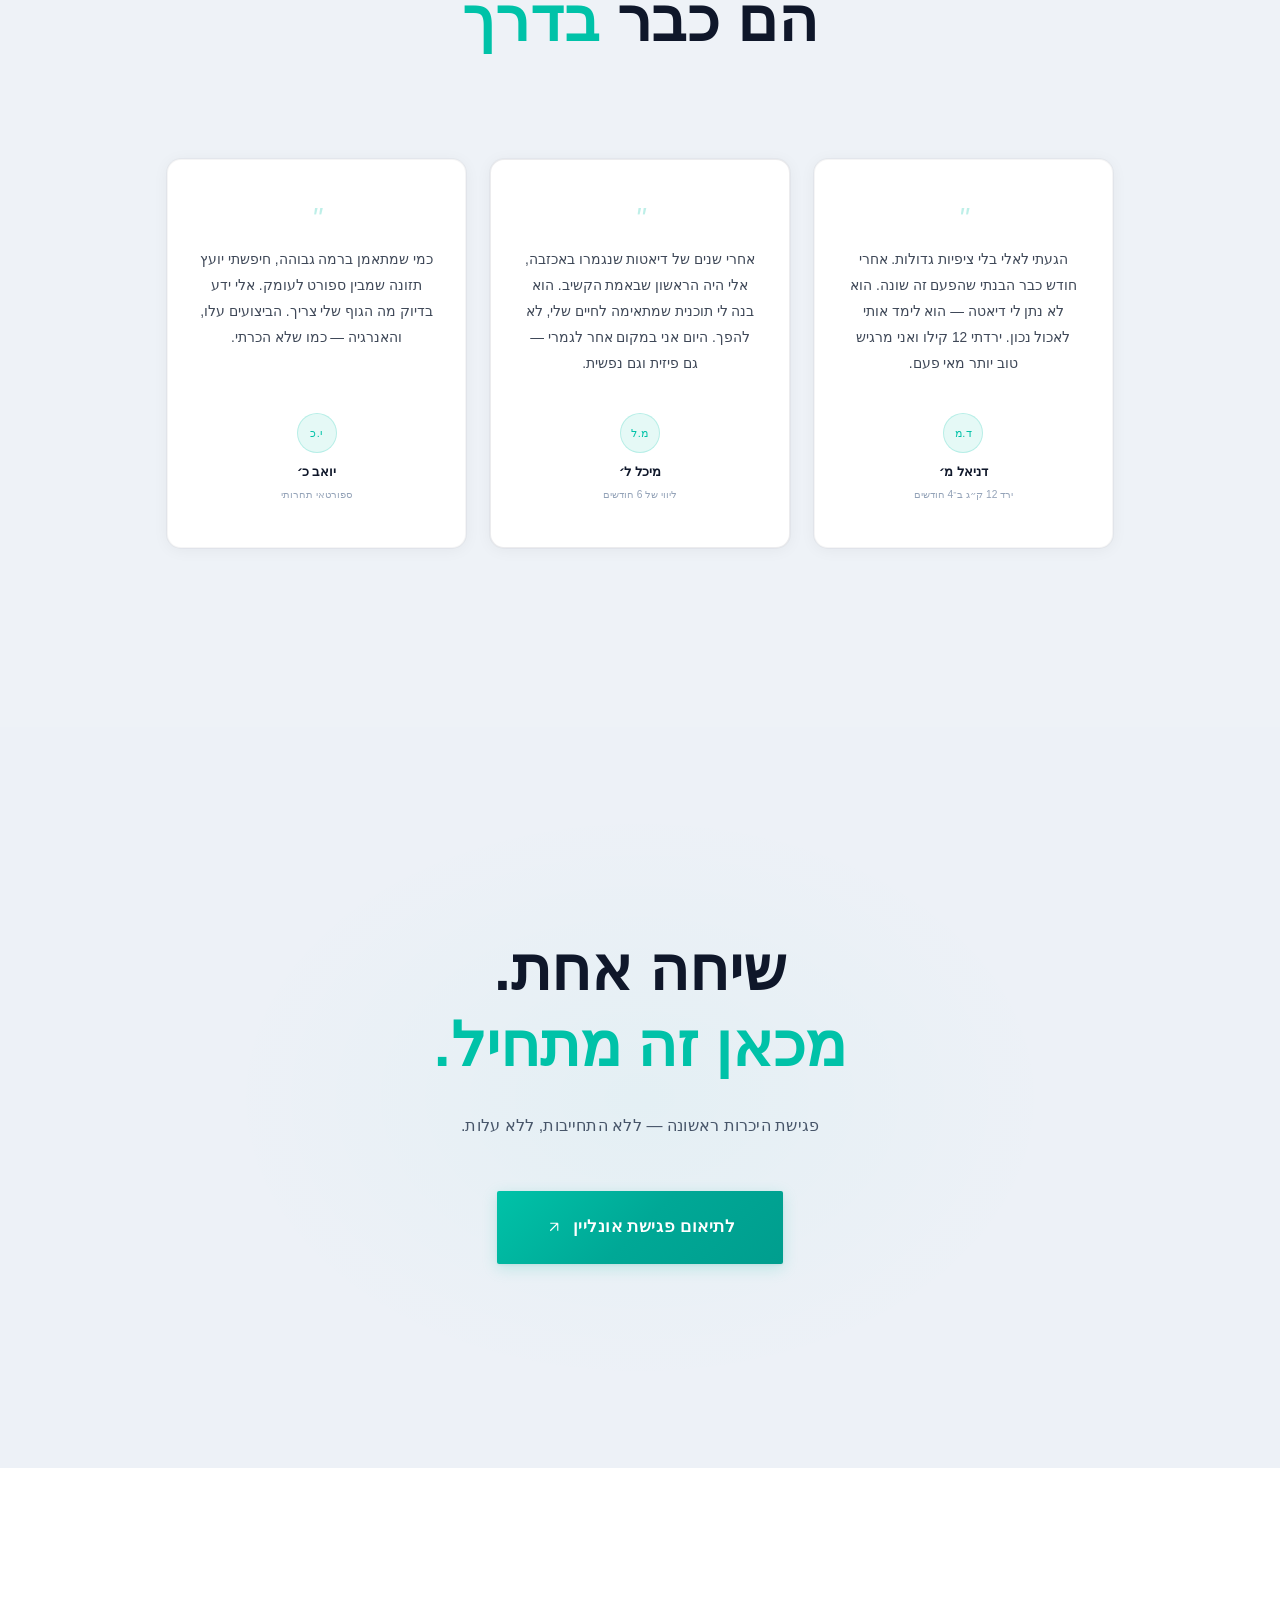
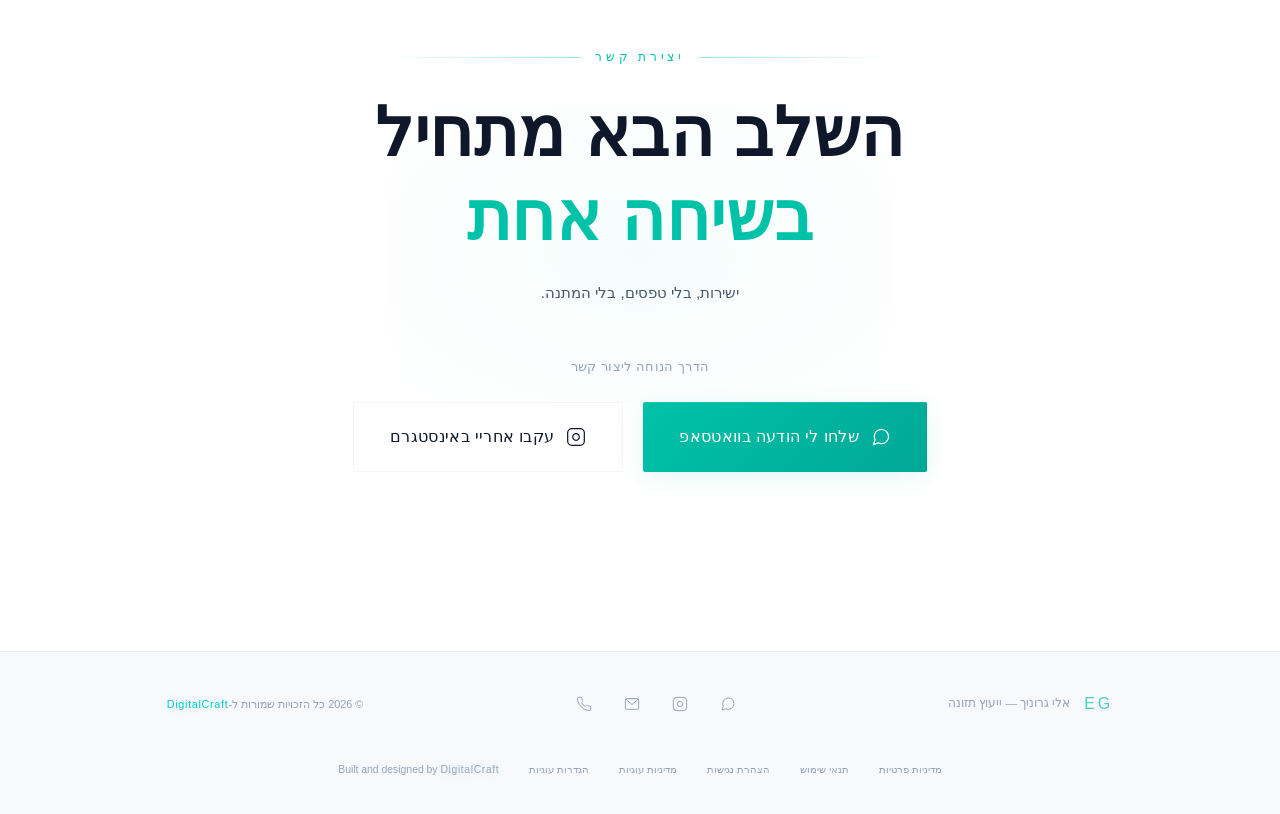
==== commit 556734eb: "before-10: show full person — contain, no crop, no zoom" ====
--- a/index.html
+++ b/index.html
@@ -17,8 +17,8 @@
     <link rel="preconnect" href="https://fonts.gstatic.com" crossorigin>
     <link href="https://fonts.googleapis.com/css2?family=Heebo:wght@300;400;500;600;700&family=Inter:wght@300;400;500;600&display=swap" rel="stylesheet">
 
-    <link rel="stylesheet" href="style.css?v=24042601">
-    <link rel="stylesheet" href="cookie-consent.css?v=24042601">
+    <link rel="stylesheet" href="style.css?v=24042602">
+    <link rel="stylesheet" href="cookie-consent.css?v=24042602">
 </head>
 <body>
 
@@ -277,7 +277,7 @@
             <div class="my-transform-scene" data-animate="fade-up" data-delay="3">
                 <div class="my-transform-glow"></div>
                 <div class="my-transform-img my-transform-before">
-                    <img src="before-10.jpg" alt="לפני — אלי גרוניך" style="object-position: 32% 35%; transform: scale(1.25);">
+                    <img src="before-10.jpg" alt="לפני — אלי גרוניך" style="object-fit: contain; object-position: center; transform: none;">
                     <div class="my-transform-fade"></div>
                     <span class="my-transform-tag">לפני</span>
                 </div>
@@ -747,8 +747,8 @@
         </div>
     </div>
 
-    <script src="script.js?v=24042601"></script>
+    <script src="script.js?v=24042602"></script>
     <!-- tracking.js loaded by cookie-consent after user approval -->
-    <script src="cookie-consent.js?v=24042601"></script>
+    <script src="cookie-consent.js?v=24042602"></script>
 </body>
 </html>
--- a/style.css
+++ b/style.css
@@ -277,7 +277,7 @@
 }
 
 .marquee-section { border: none; padding: 32px 0; overflow: hidden; background: var(--bg-deep); position: relative; mask-image: linear-gradient(to right, transparent 0%, black 8%, black 92%, transparent 100%); -webkit-mask-image: linear-gradient(to right, transparent 0%, black 8%, black 92%, transparent 100%); }
-.marquee-track { display: flex; width: fit-content; animation: marquee 120s linear infinite; }
+.marquee-track { display: flex; width: fit-content; animation: marquee 60s linear infinite; }
 .marquee-content { display: flex; align-items: center; gap: 44px; padding-left: 44px; white-space: nowrap; font-family: var(--font-hebrew); font-size: 0.95rem; color: var(--text-muted); letter-spacing: 0.06em; font-weight: 500; }
 .marquee-content span:not(.marquee-dot):nth-child(4n+1) { color: var(--accent); font-weight: 600; }
 .marquee-content span:not(.marquee-dot):nth-child(6n+3) { color: var(--text); font-weight: 600; }
@@ -1040,27 +1040,31 @@
 
 
 /* ===================== TOUCH ACTIVE STATE (scroll reveal) ===================== */
-.testimonial-card.touch-active { border-color: rgba(0, 194, 168, 0.25); box-shadow: 0 0 24px rgba(0, 194, 168, 0.05); }
-.philosophy-card.touch-active { background: rgba(255,255,255,0.025); border-color: rgba(255,255,255,0.06); }
-.philosophy-card.touch-active .card-line { width: 40px; opacity: 0.5; }
-.service-item.touch-active { background: rgba(255,255,255,0.015); }
+.testimonial-card.touch-active { box-shadow: var(--shadow-card-hover); transform: translateY(-2px); }
+.philosophy-card.touch-active { box-shadow: var(--shadow-card-hover); transform: translateY(-2px); }
+.philosophy-card.touch-active .card-line { width: 40px; opacity: 0.7; }
+.service-item.touch-active { background: var(--bg-warm); }
+.video-card.touch-active { transform: scale(1.02); }
+.video-card.touch-active .video-wrap { border-color: rgba(0, 194, 168, 0.2); box-shadow: var(--shadow-card-hover); }
+.ba-train-card.touch-active { transform: scale(1.01); }
+.ba-train-card.touch-active .ba-train-img { border-color: rgba(0, 194, 168, 0.2); }
 
 
 /* ===================== TOUCH / MOBILE — HOVER FALLBACKS ===================== */
 @media (hover: none), (pointer: coarse) {
-    /* Show all hover states permanently on touch devices */
-    .testimonial-card { border-color: rgba(0, 194, 168, 0.25); }
-    .testimonial-featured { border-color: rgba(0, 194, 168, 0.3); }
-    .philosophy-card { background: rgba(255,255,255,0.02); border-color: rgba(255,255,255,0.05); }
-    .philosophy-card .card-line { width: 40px; opacity: 0.5; }
-    .service-item { background: rgba(255,255,255,0.01); }
-    .transform-card { background: var(--bg-card); }
-    .contact-ig-link { border-color: rgba(0, 194, 168, 0.15); }
-    .footer-icon { border-color: rgba(255,255,255,0.08); }
-
-    /* Disable heavy animations for performance */
-    .btn-primary { animation: none; }
-    body::after { opacity: 0.15; }
+    /* Cards — permanent subtle active state */
+    .testimonial-card { box-shadow: var(--shadow-card); }
+    .philosophy-card { box-shadow: var(--shadow-card); }
+    .service-item { border-color: var(--border-subtle); }
+    .video-wrap { border-color: rgba(0, 194, 168, 0.12); }
+    .ba-train-img { border-color: rgba(0, 194, 168, 0.12); }
+
+    /* CTA — permanent glow, no animation */
+    .btn-primary { box-shadow: 0 4px 16px rgba(0, 194, 168, 0.2); }
+    .contact-cta--wa { box-shadow: 0 4px 16px rgba(0, 194, 168, 0.2); }
+
+    /* Footer icons visible */
+    .footer-icon { border-color: var(--border-subtle); }
 
     /* Tap targets — minimum 44px */
     .nav-toggle { min-width: 44px; min-height: 44px; }
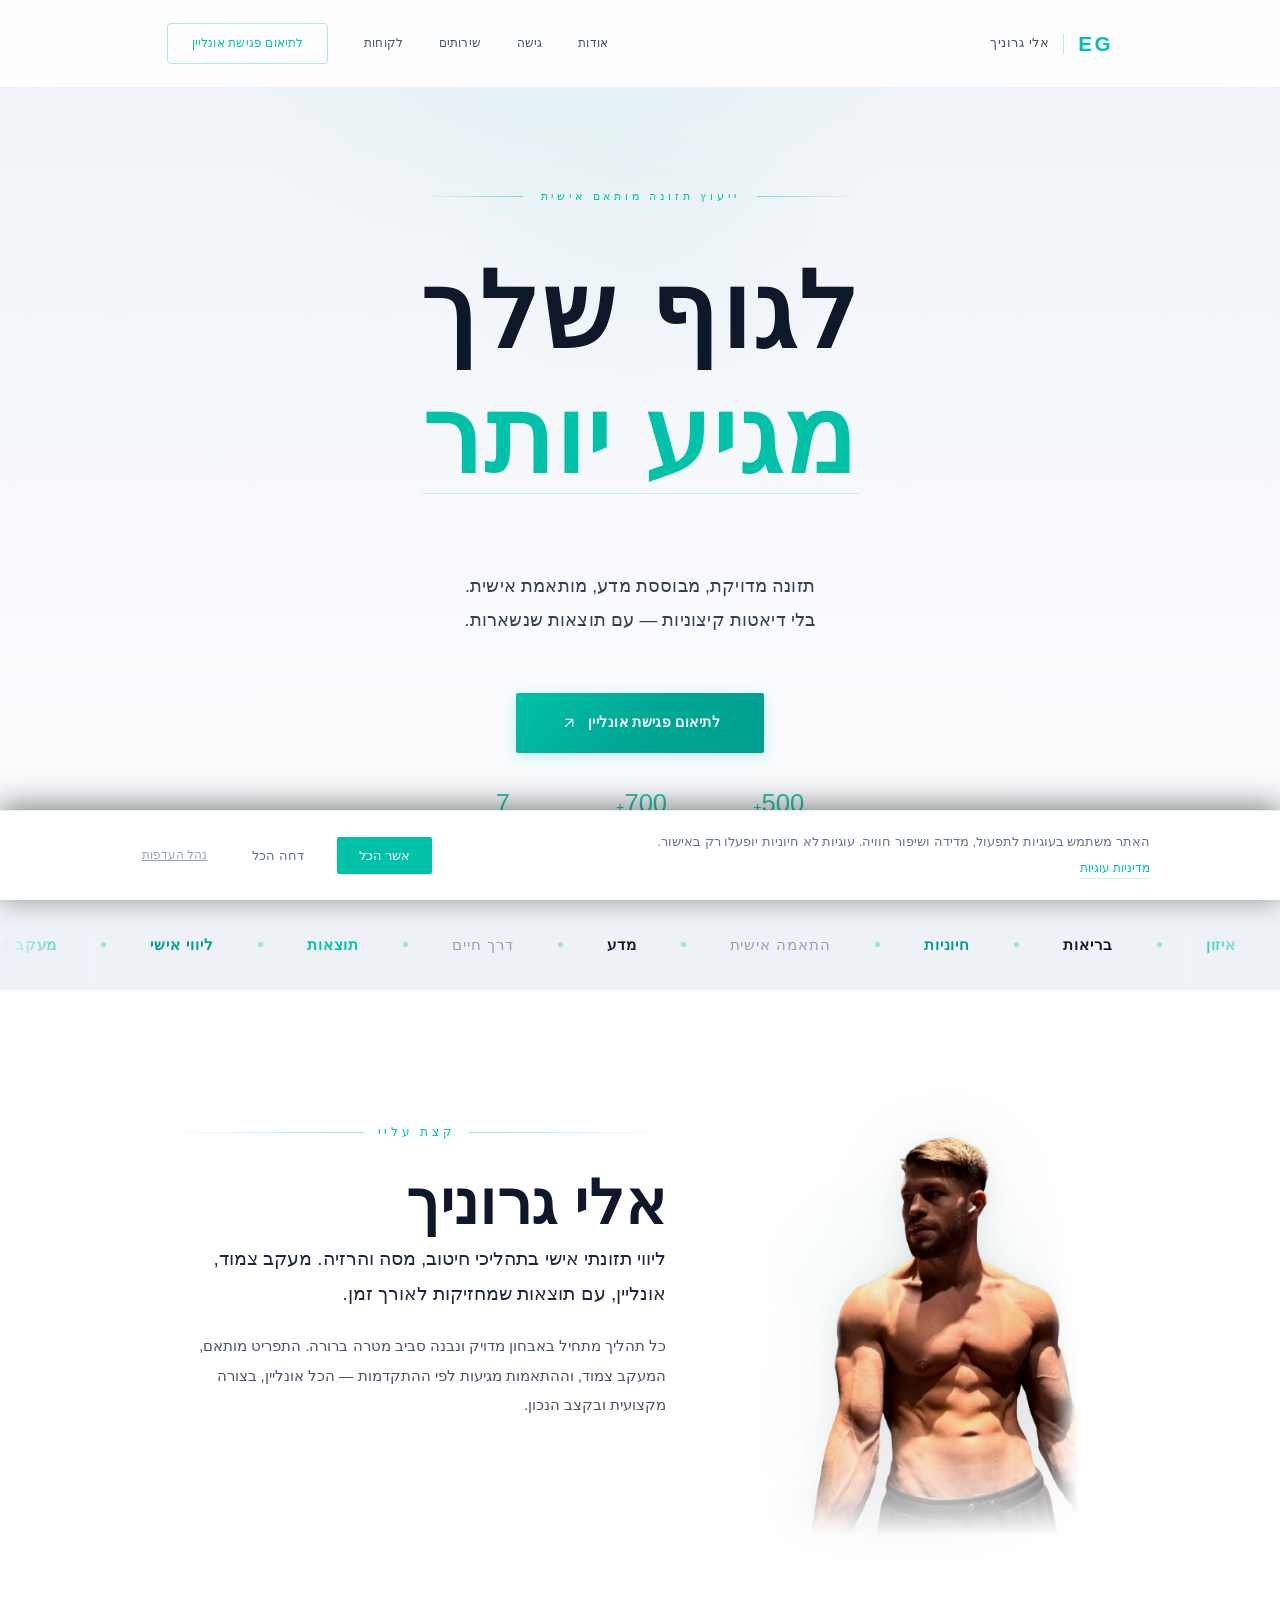
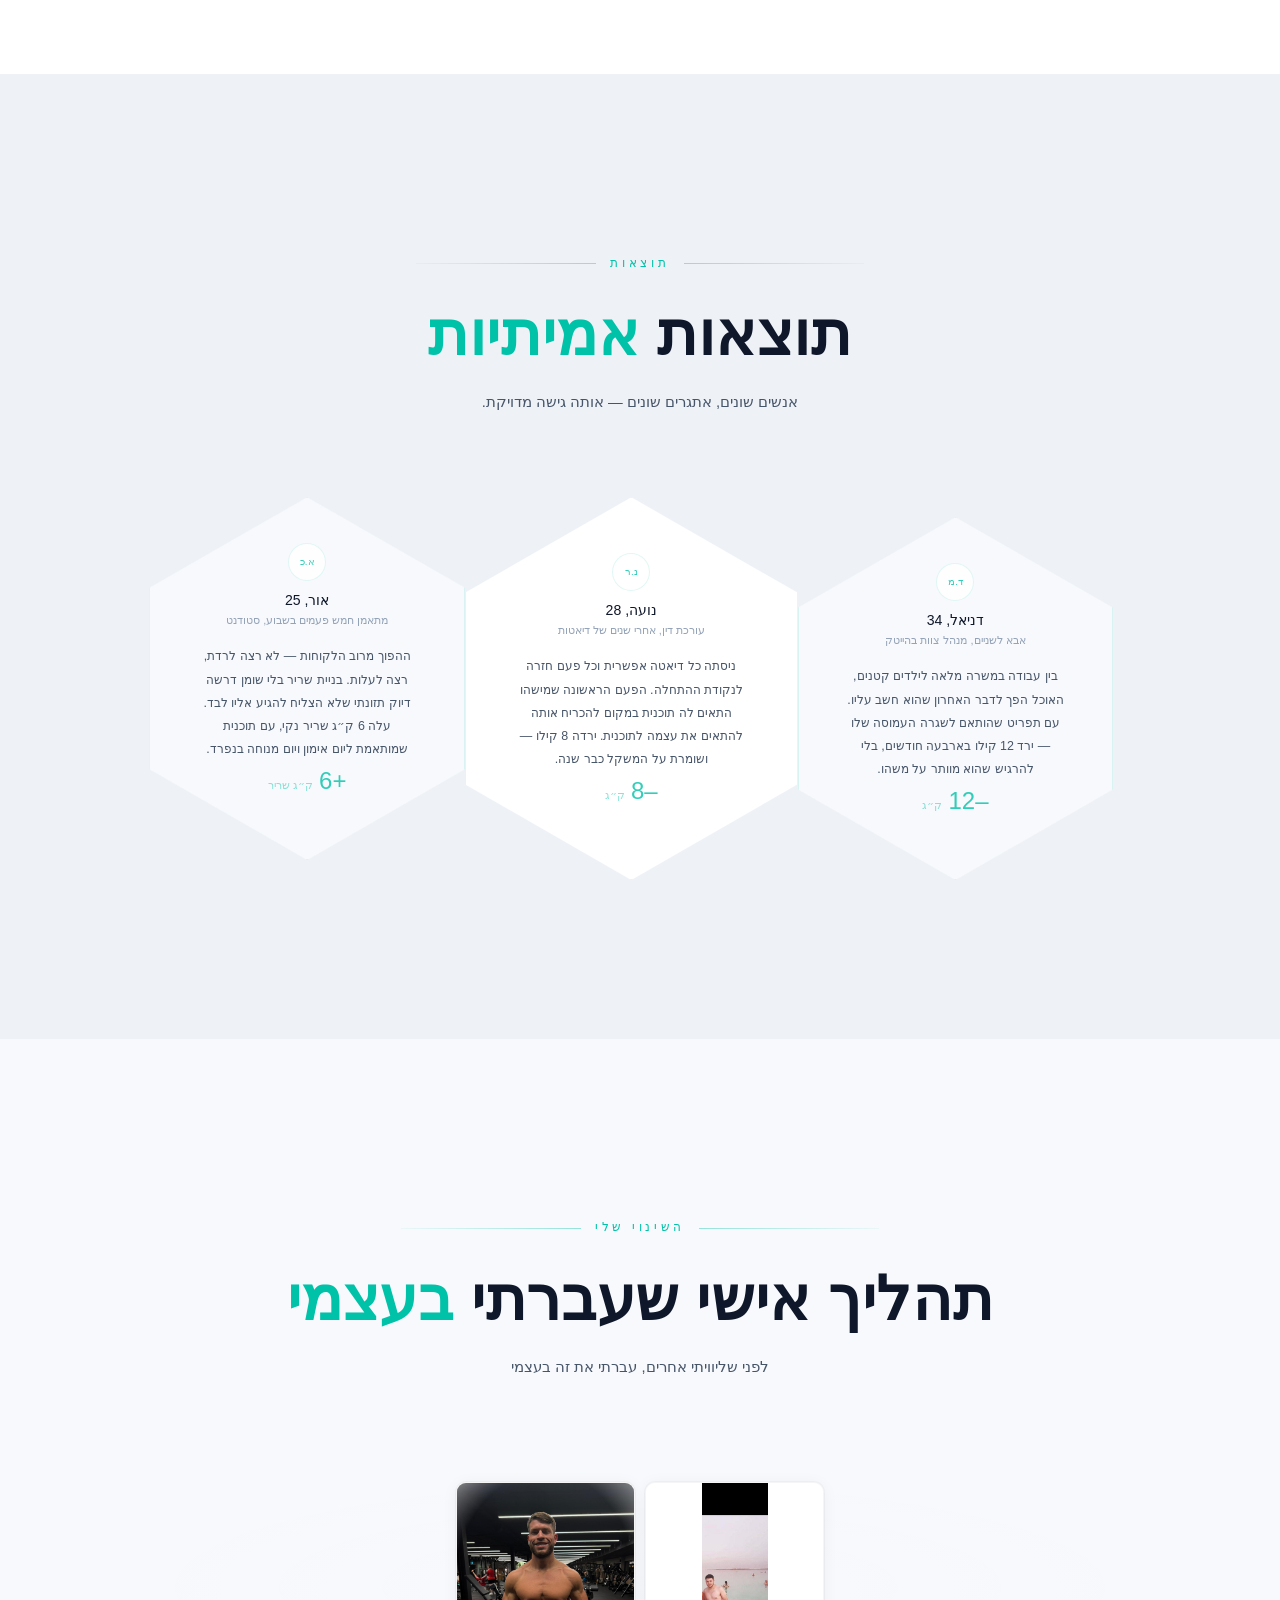
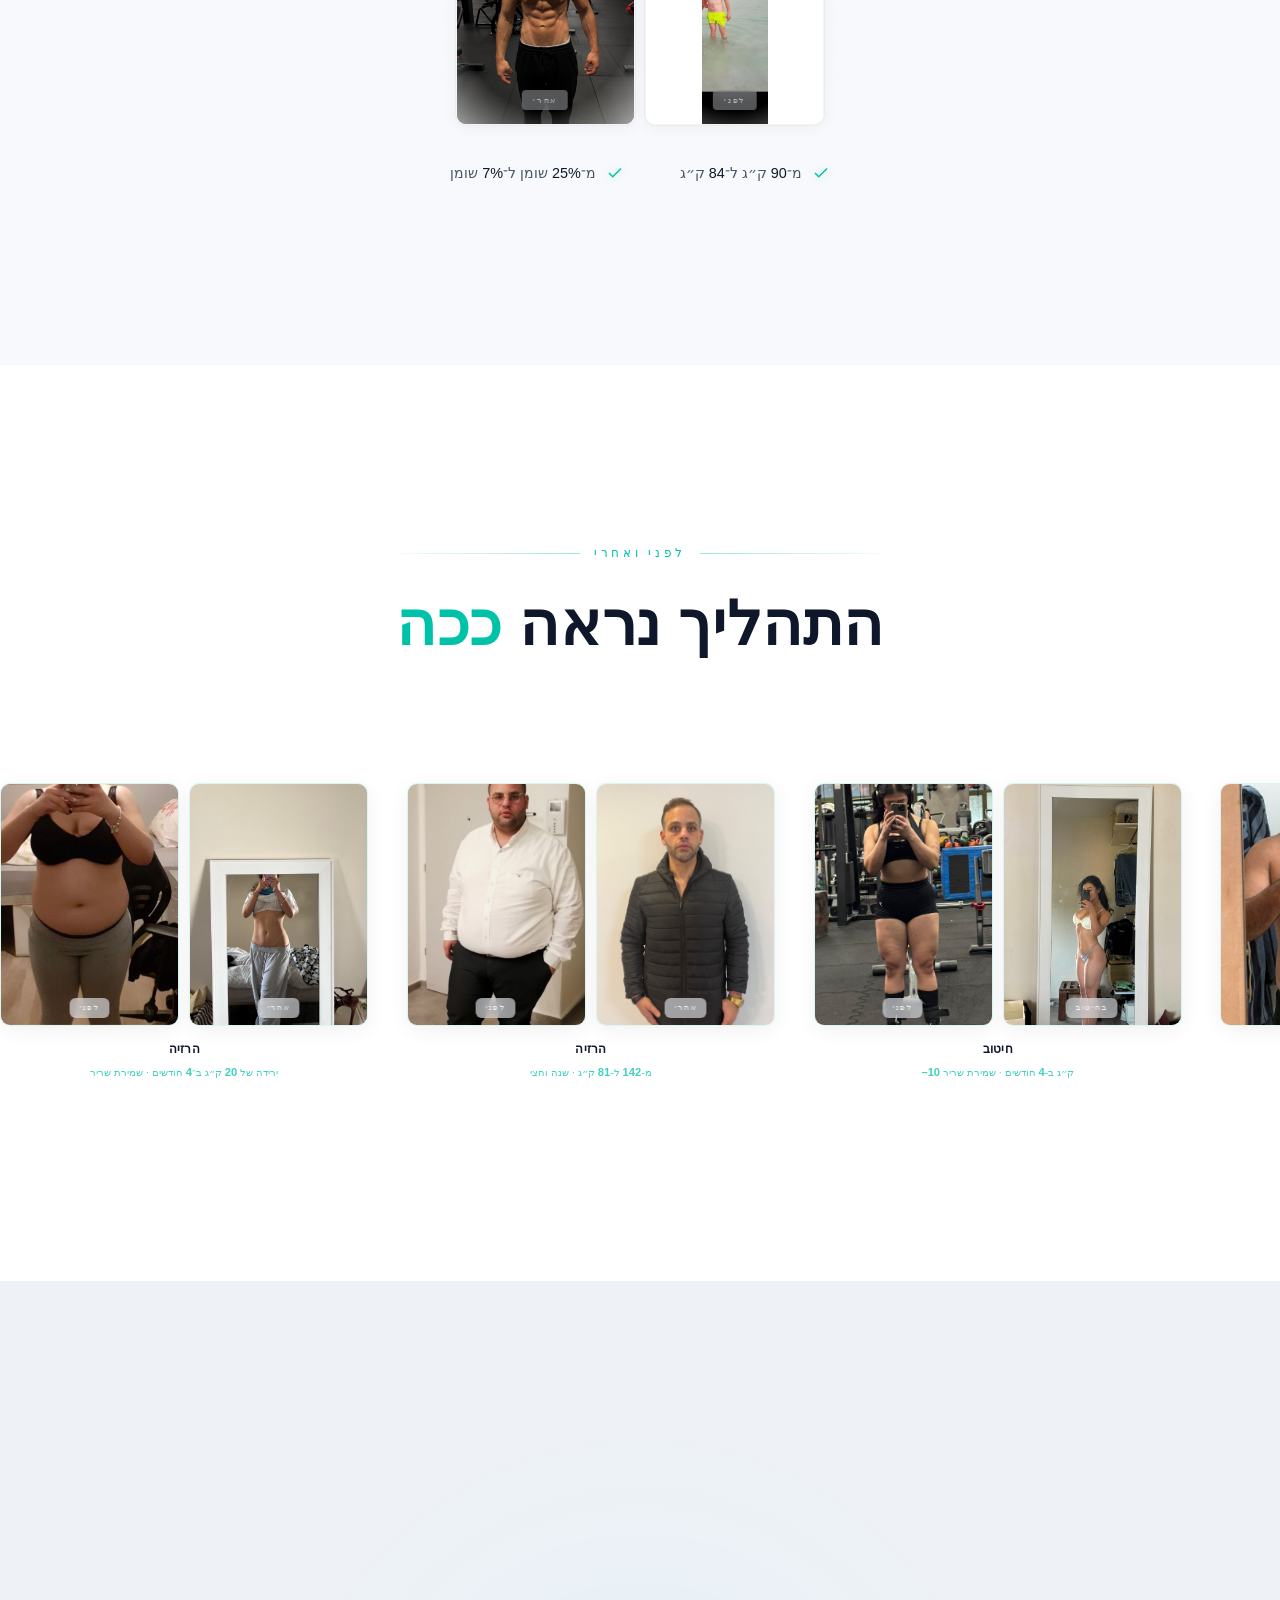
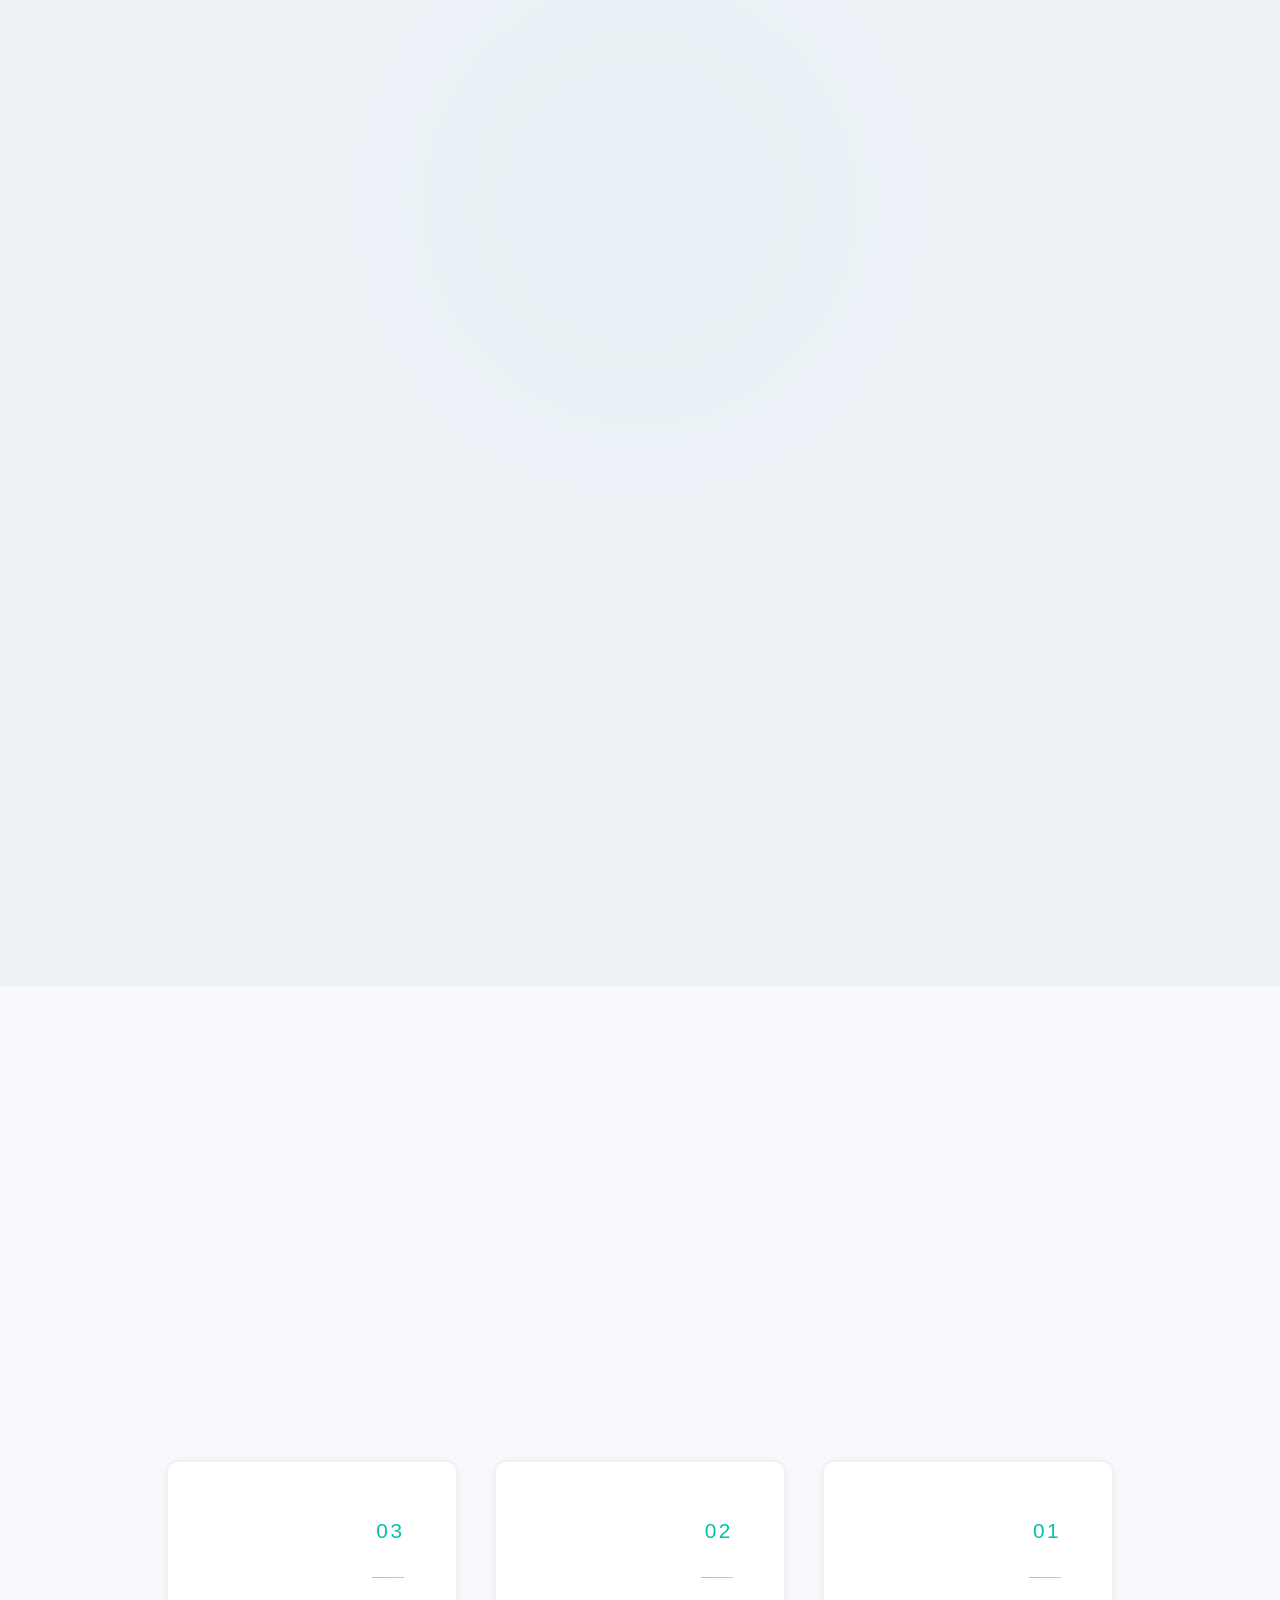
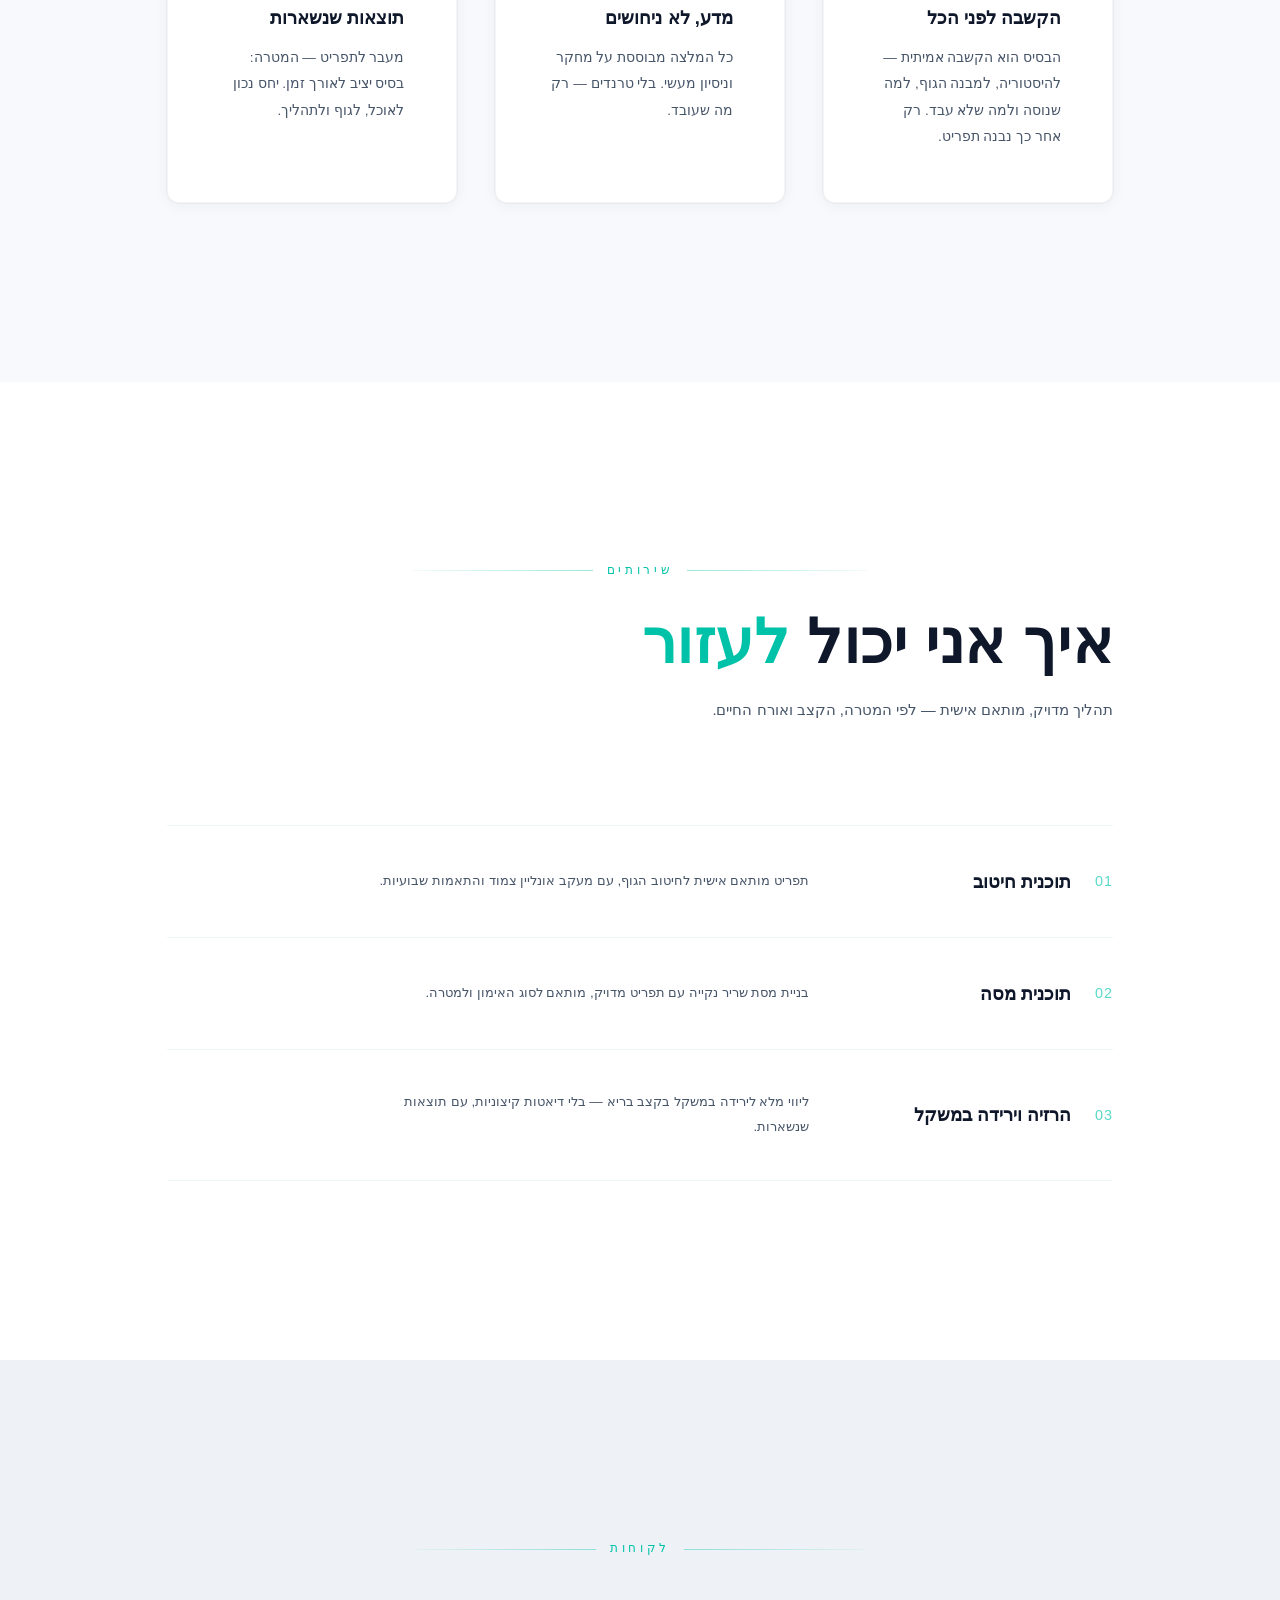
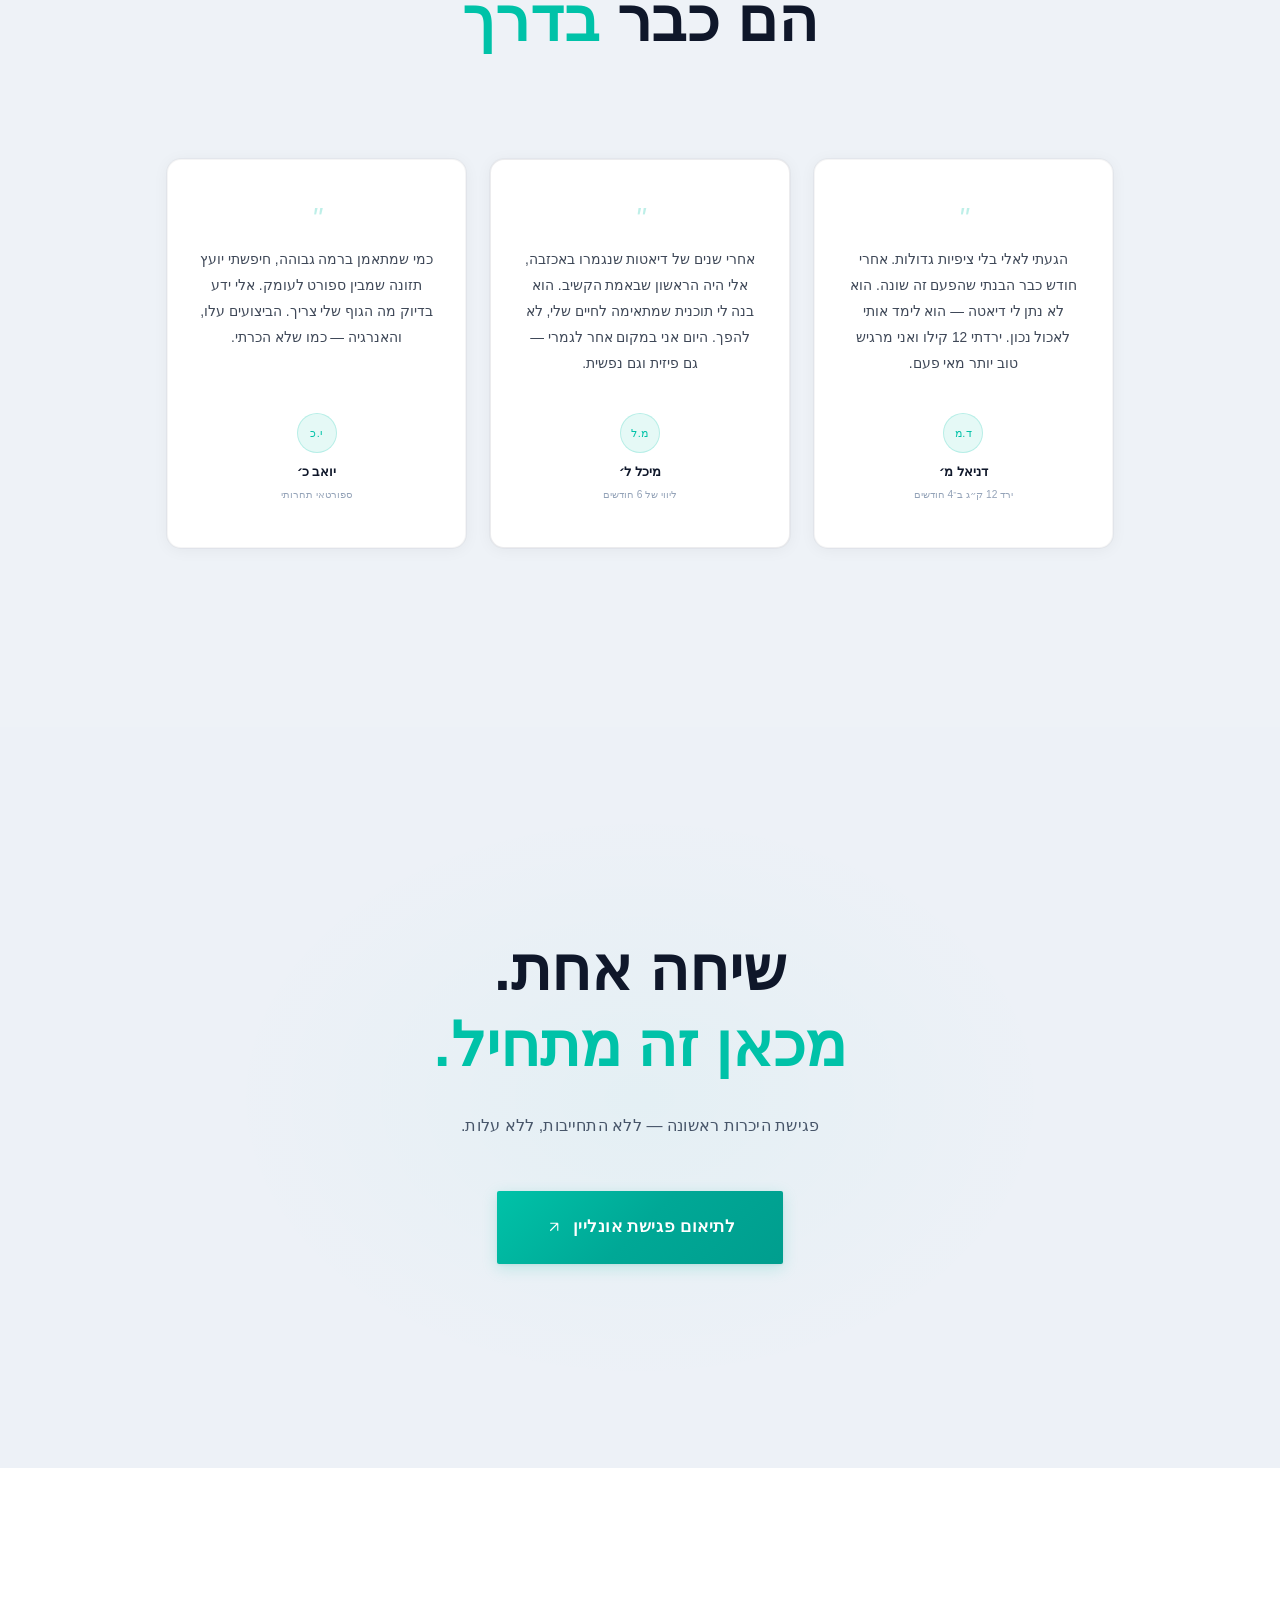
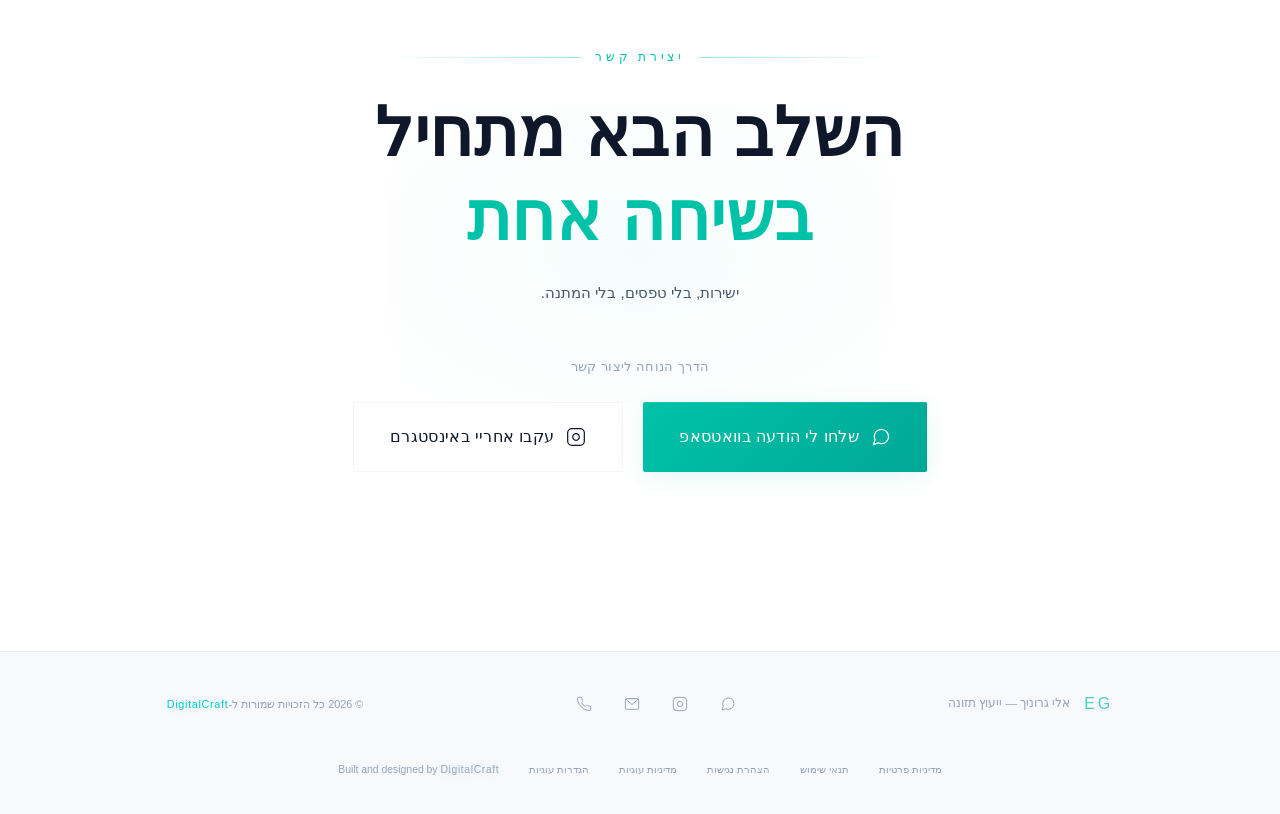
==== commit 65533de1: "Seamless infinite marquee — two content divs, translateX -50%, no gap" ====
--- a/index.html
+++ b/index.html
@@ -126,7 +126,21 @@
     <!-- ========== MARQUEE ========== -->
     <div class="marquee-section">
         <div class="marquee-track">
-            <div class="marquee-content" id="marqueeContent">
+            <div class="marquee-content">
+                <span>איזון</span><span class="marquee-dot"></span>
+                <span>בריאות</span><span class="marquee-dot"></span>
+                <span>חיוניות</span><span class="marquee-dot"></span>
+                <span>התאמה אישית</span><span class="marquee-dot"></span>
+                <span>מדע</span><span class="marquee-dot"></span>
+                <span>דרך חיים</span><span class="marquee-dot"></span>
+                <span>תוצאות</span><span class="marquee-dot"></span>
+                <span>ליווי אישי</span><span class="marquee-dot"></span>
+                <span>מעקב צמוד</span><span class="marquee-dot"></span>
+                <span>חיטוב</span><span class="marquee-dot"></span>
+                <span>מסה</span><span class="marquee-dot"></span>
+                <span>הרזיה</span><span class="marquee-dot"></span>
+            </div>
+            <div class="marquee-content" aria-hidden="true">
                 <span>איזון</span><span class="marquee-dot"></span>
                 <span>בריאות</span><span class="marquee-dot"></span>
                 <span>חיוניות</span><span class="marquee-dot"></span>
--- a/style.css
+++ b/style.css
@@ -277,13 +277,17 @@
 }
 
 .marquee-section { border: none; padding: 32px 0; overflow: hidden; background: var(--bg-deep); position: relative; mask-image: linear-gradient(to right, transparent 0%, black 8%, black 92%, transparent 100%); -webkit-mask-image: linear-gradient(to right, transparent 0%, black 8%, black 92%, transparent 100%); }
-.marquee-track { display: flex; width: fit-content; animation: marquee 60s linear infinite; }
-.marquee-content { display: flex; align-items: center; gap: 44px; padding-left: 44px; white-space: nowrap; font-family: var(--font-hebrew); font-size: 0.95rem; color: var(--text-muted); letter-spacing: 0.06em; font-weight: 500; }
+.marquee-track { display: flex; width: max-content; animation: marquee 40s linear infinite; will-change: transform; }
+.marquee-content { display: flex; align-items: center; gap: 44px; padding-right: 44px; white-space: nowrap; font-family: var(--font-hebrew); font-size: 0.95rem; color: var(--text-muted); letter-spacing: 0.06em; font-weight: 500; flex-shrink: 0; }
+
+@keyframes marquee {
+    0% { transform: translateX(0); }
+    100% { transform: translateX(-50%); }
+}
 .marquee-content span:not(.marquee-dot):nth-child(4n+1) { color: var(--accent); font-weight: 600; }
 .marquee-content span:not(.marquee-dot):nth-child(6n+3) { color: var(--text); font-weight: 600; }
 .marquee-content span:not(.marquee-dot):nth-child(10n+5) { color: var(--accent-light); }
 .marquee-dot { width: 5px; height: 5px; border-radius: 50%; background: var(--accent); opacity: 0.35; flex-shrink: 0; box-shadow: 0 0 6px rgba(0, 194, 168, 0.15); }
-@keyframes marquee { 0% { transform: translateX(0); } 100% { transform: translateX(-50%); } }
 
 
 /* ===================== SECTIONS ===================== */
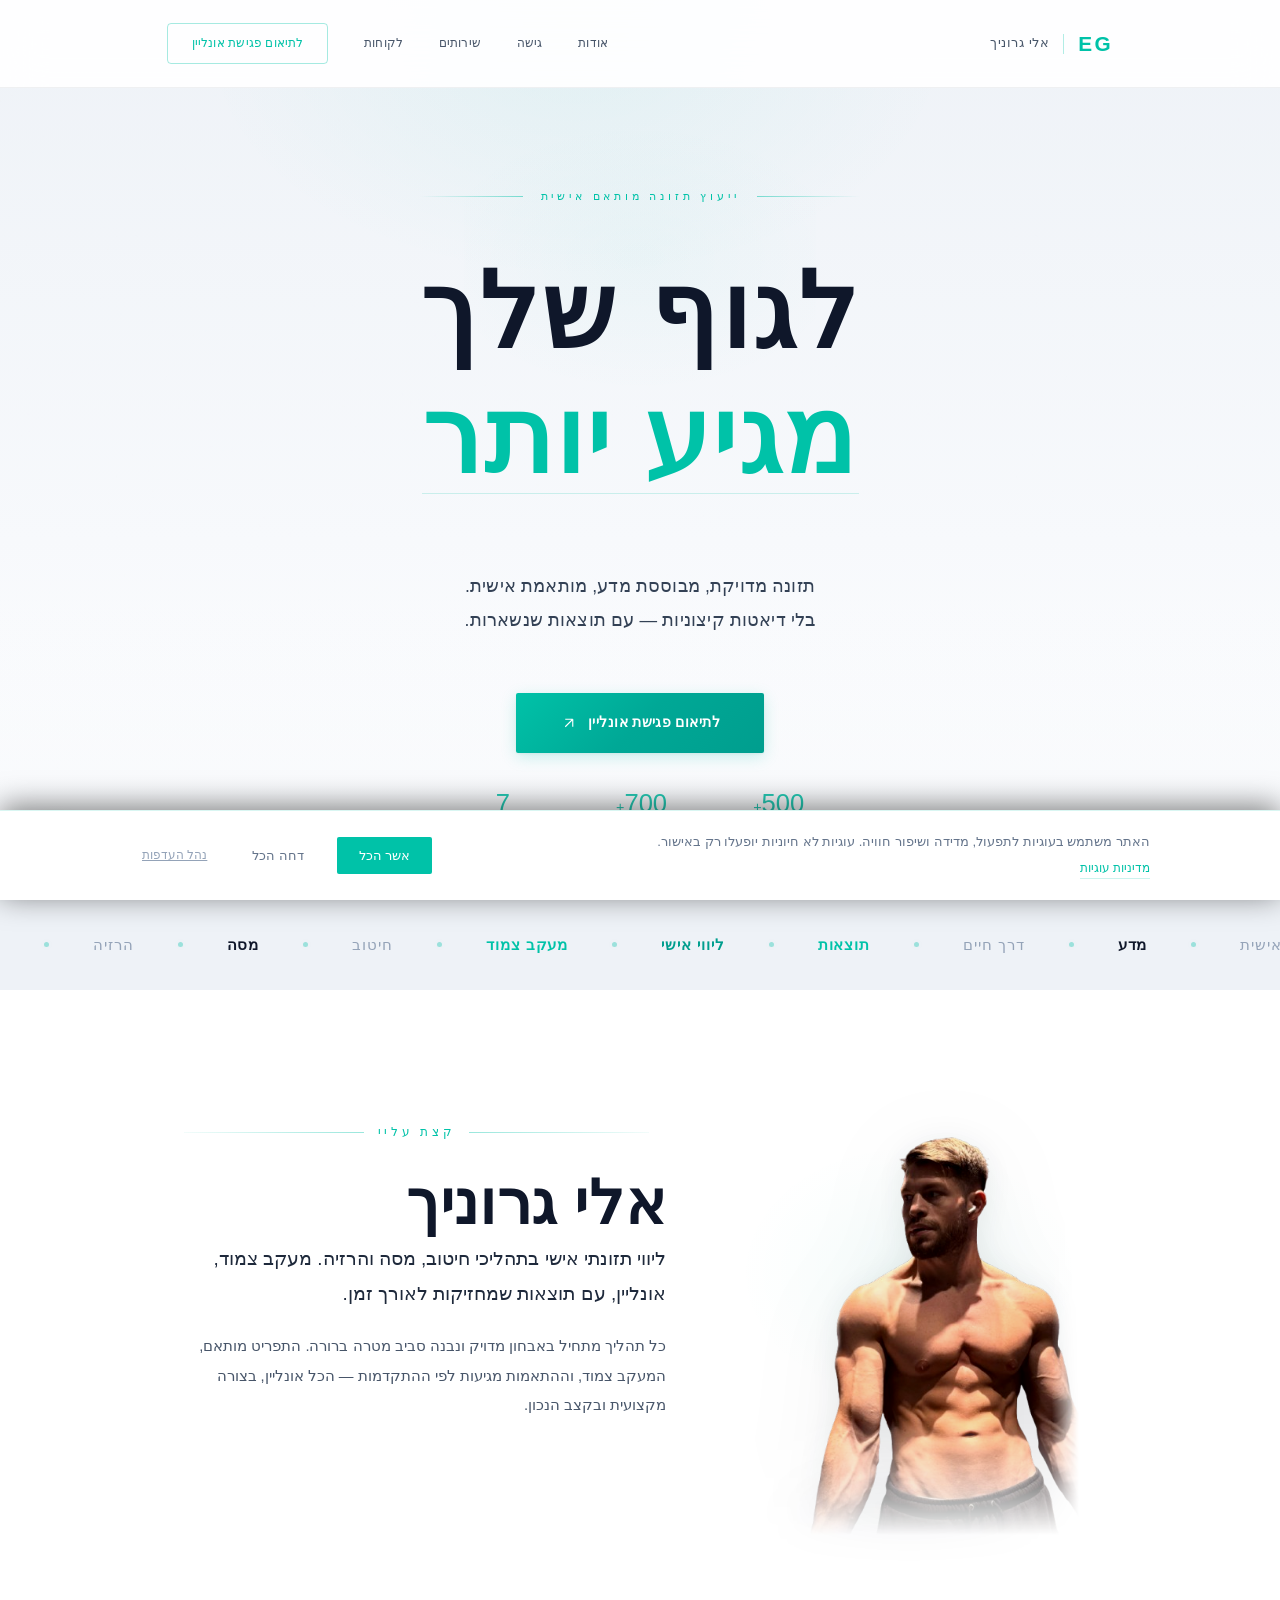
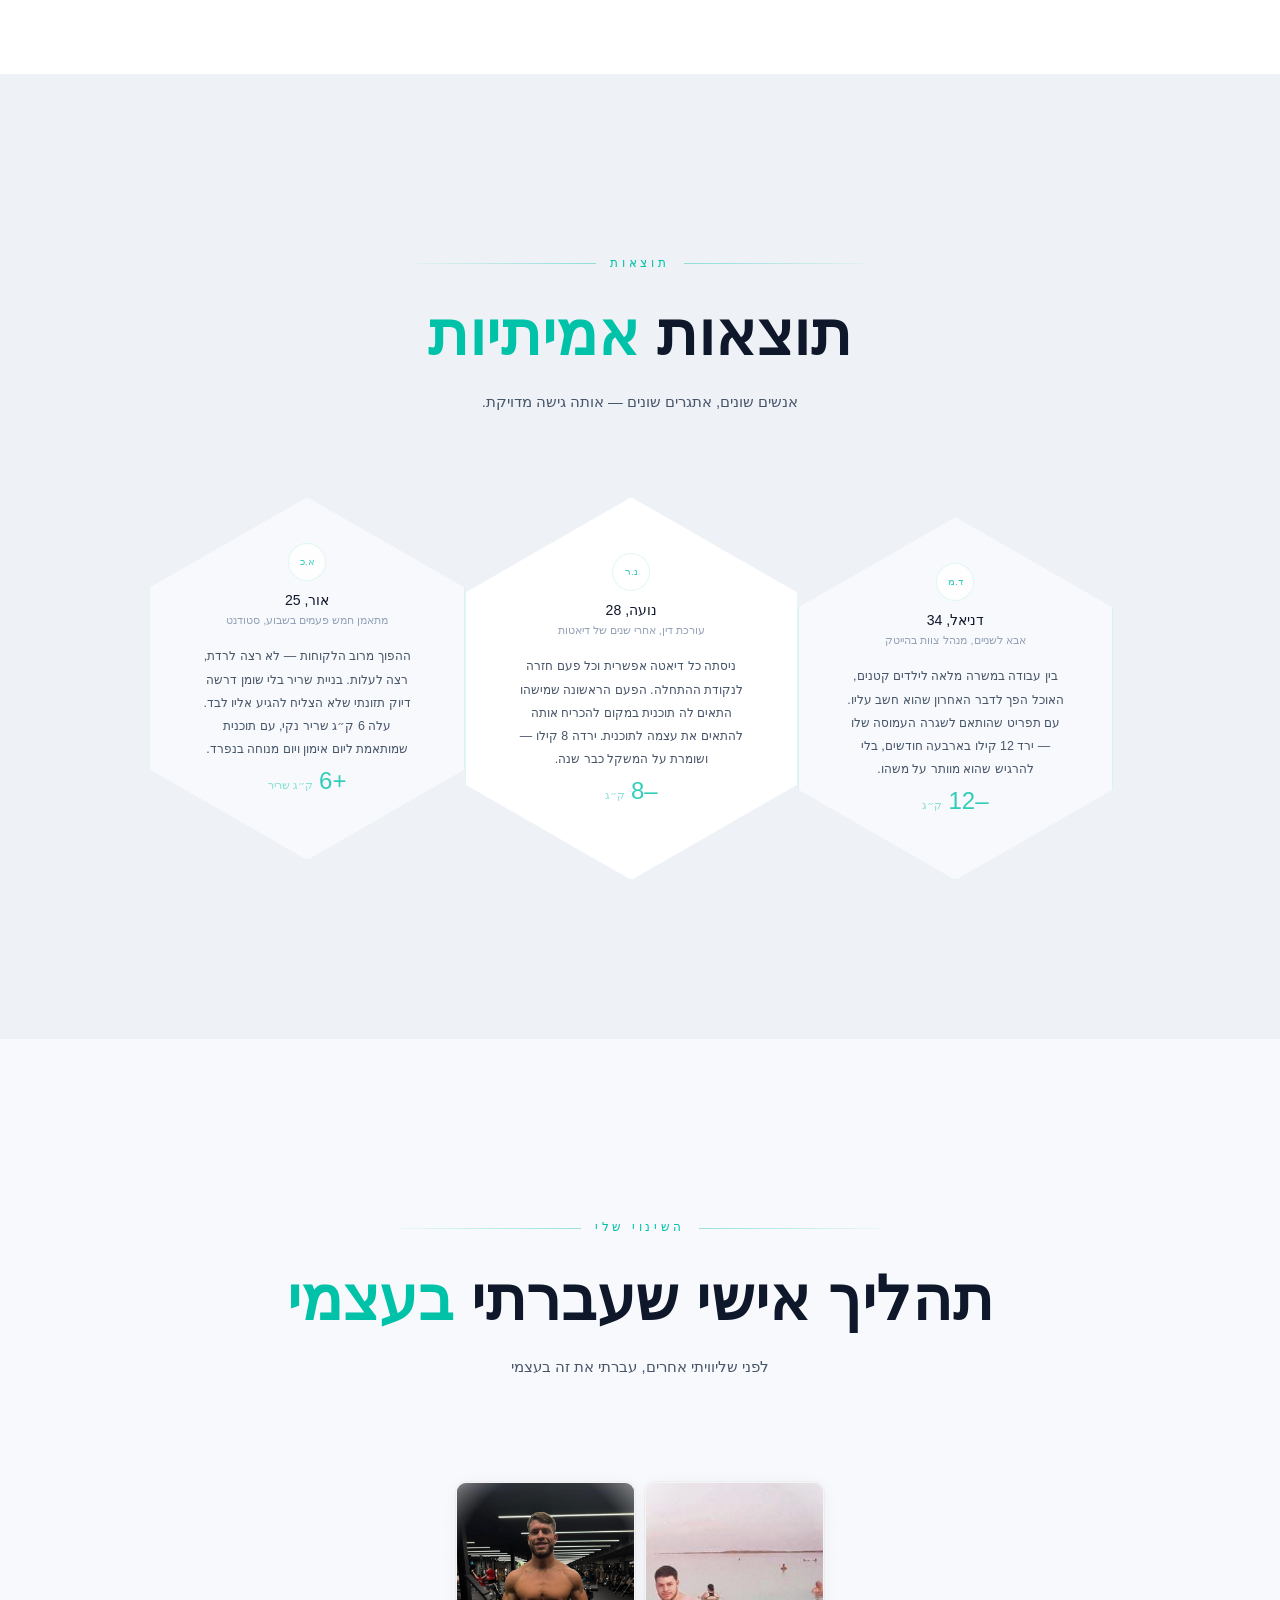
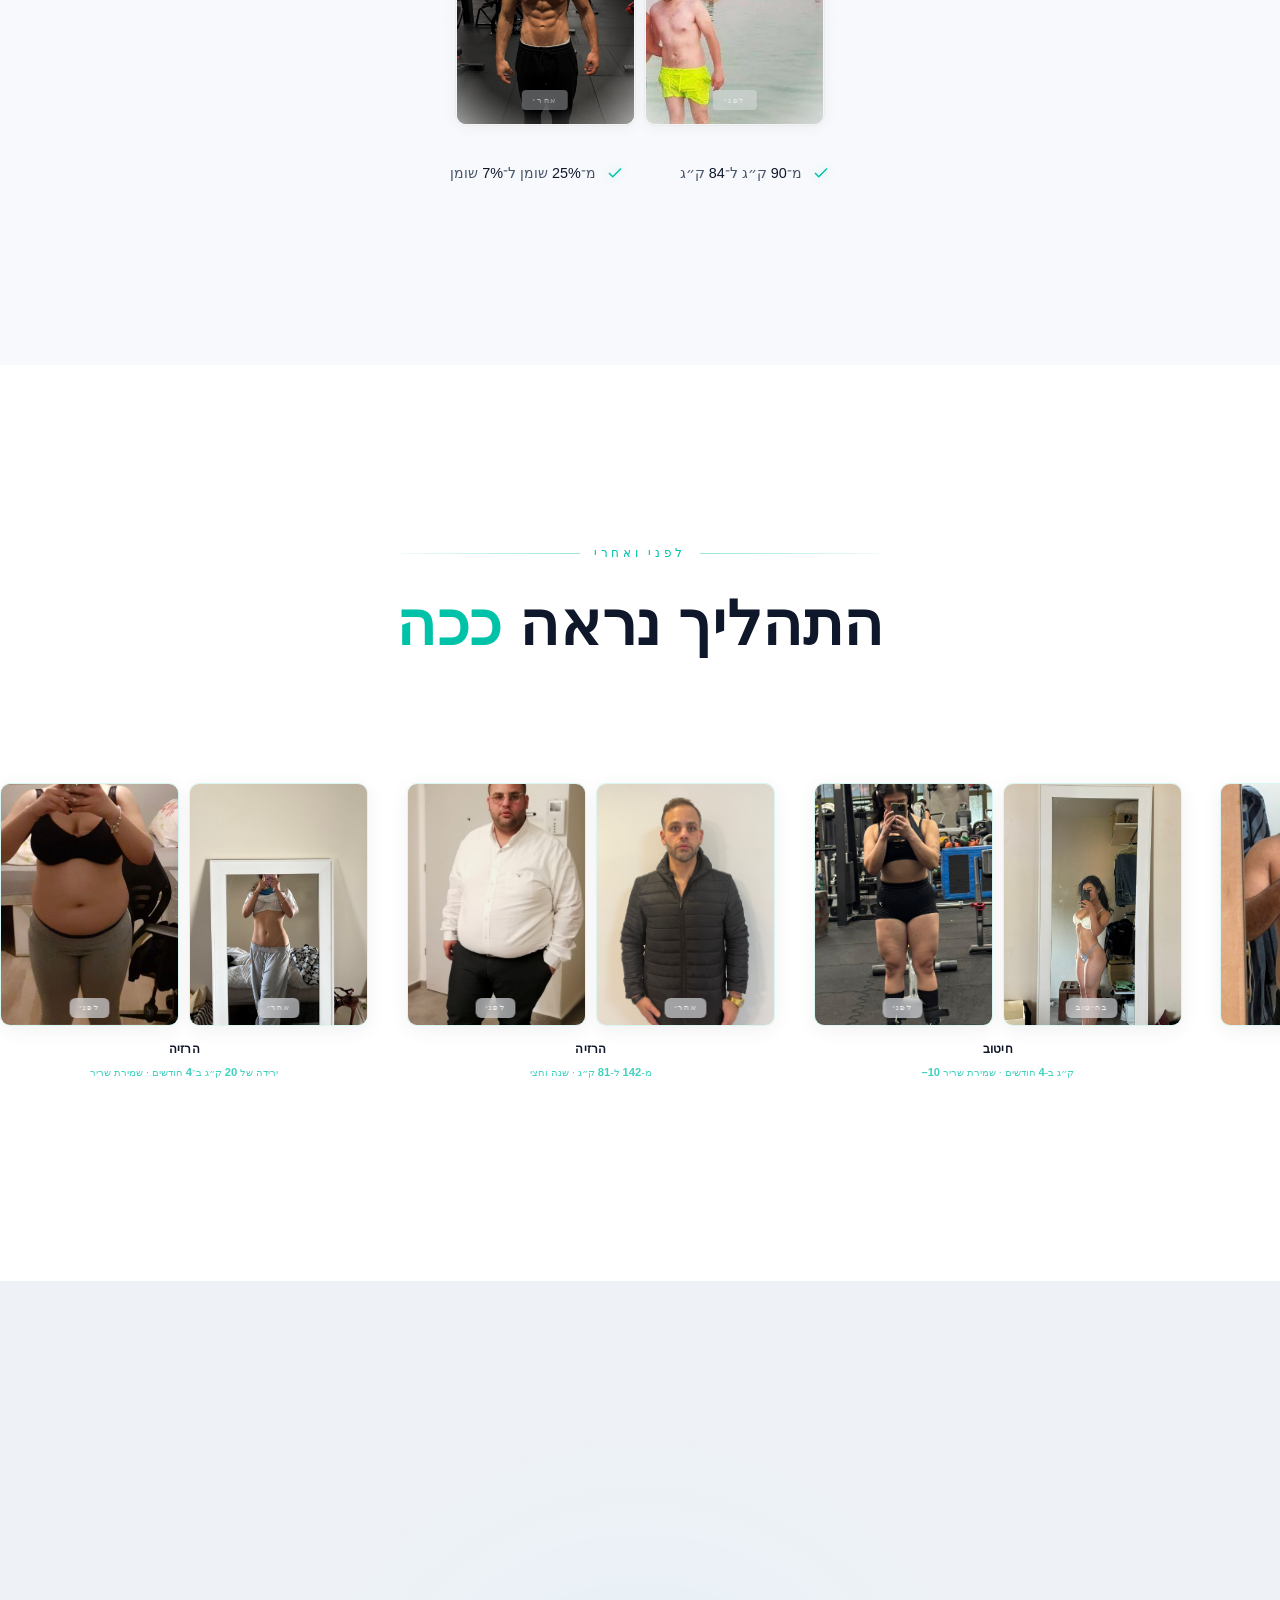
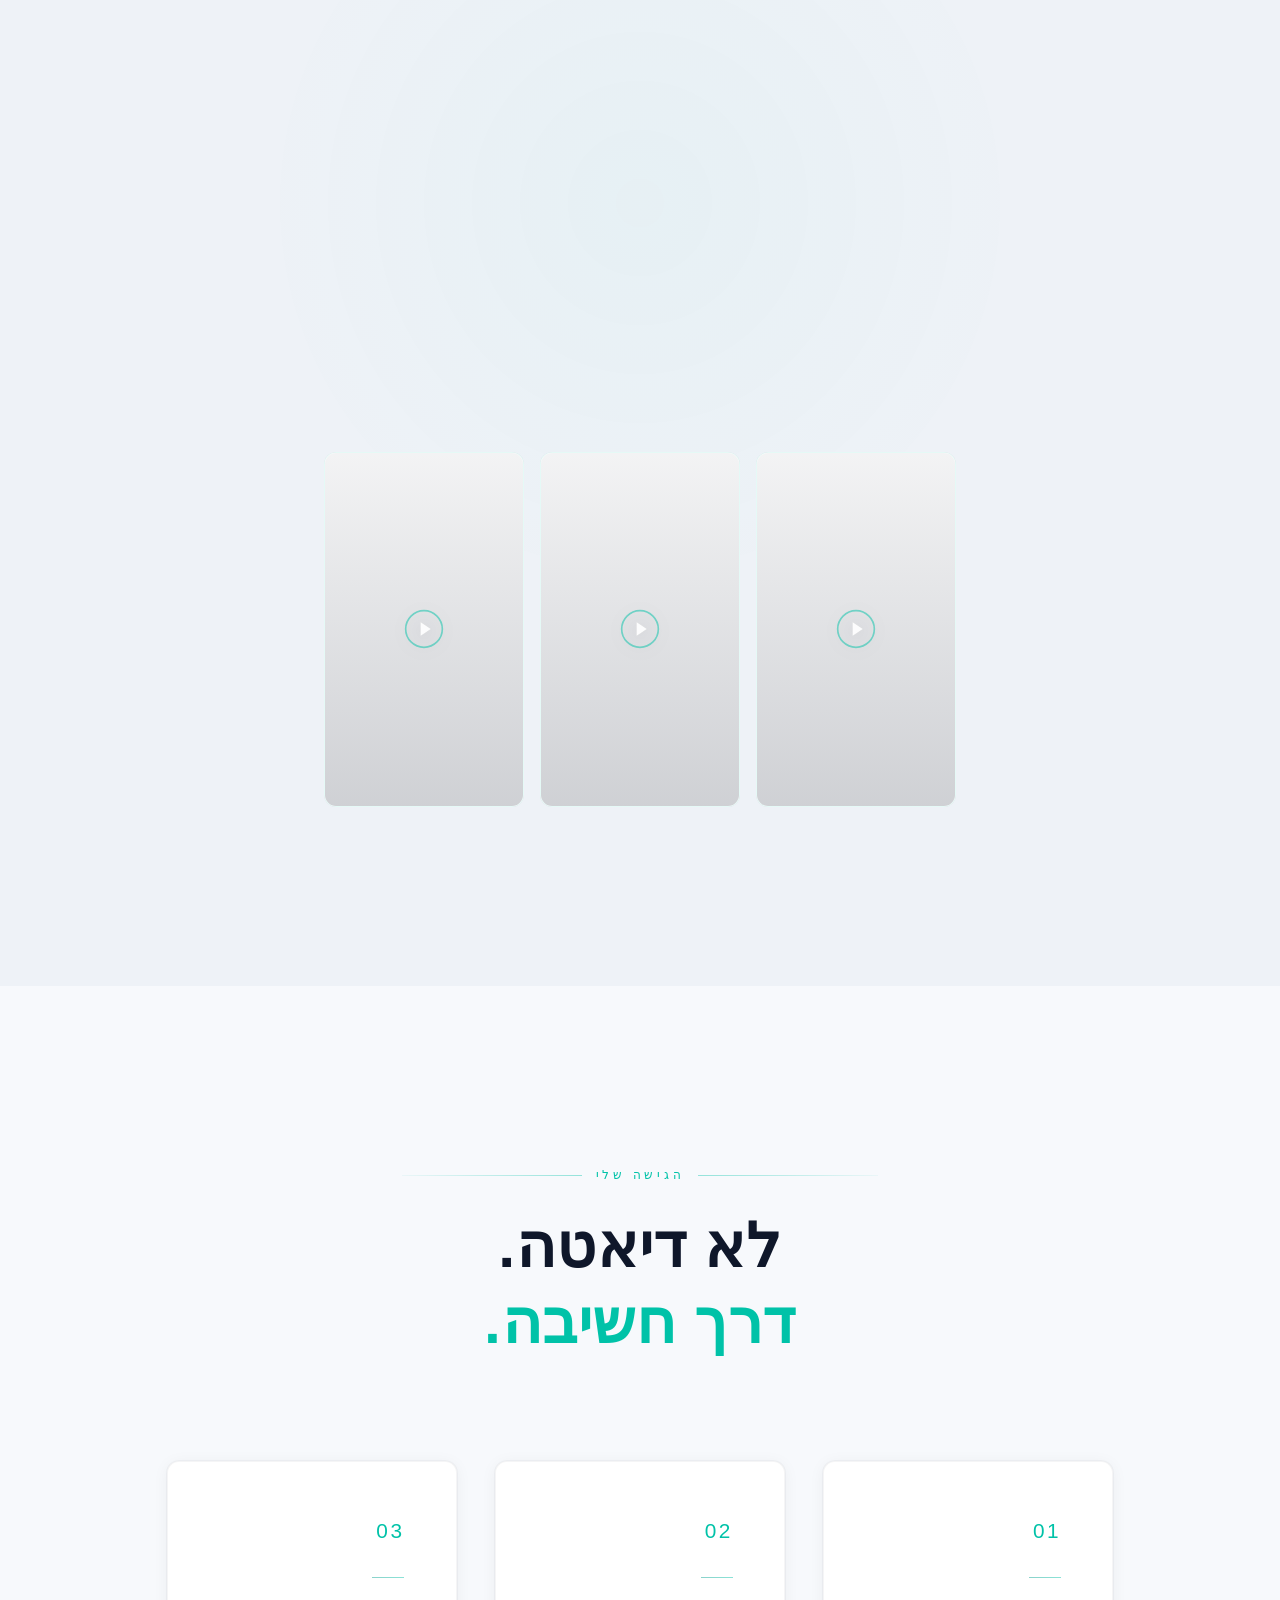
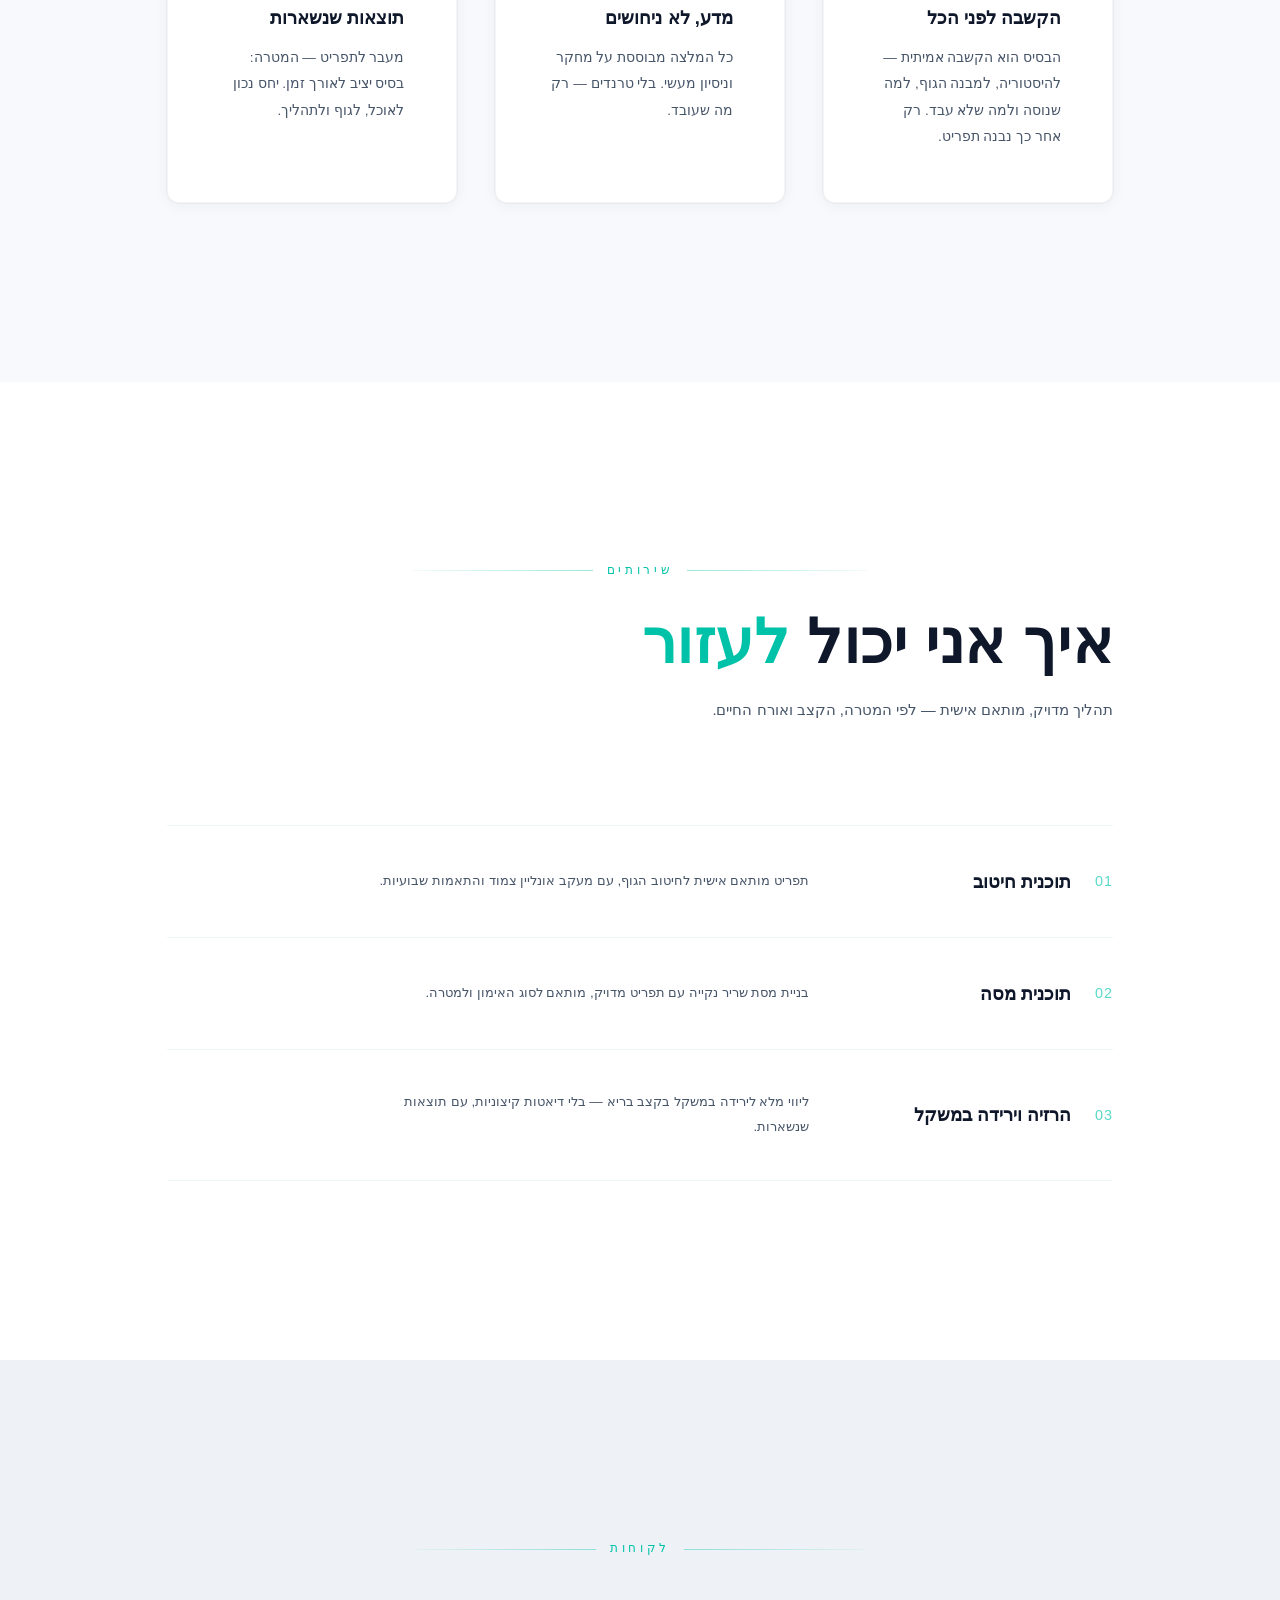
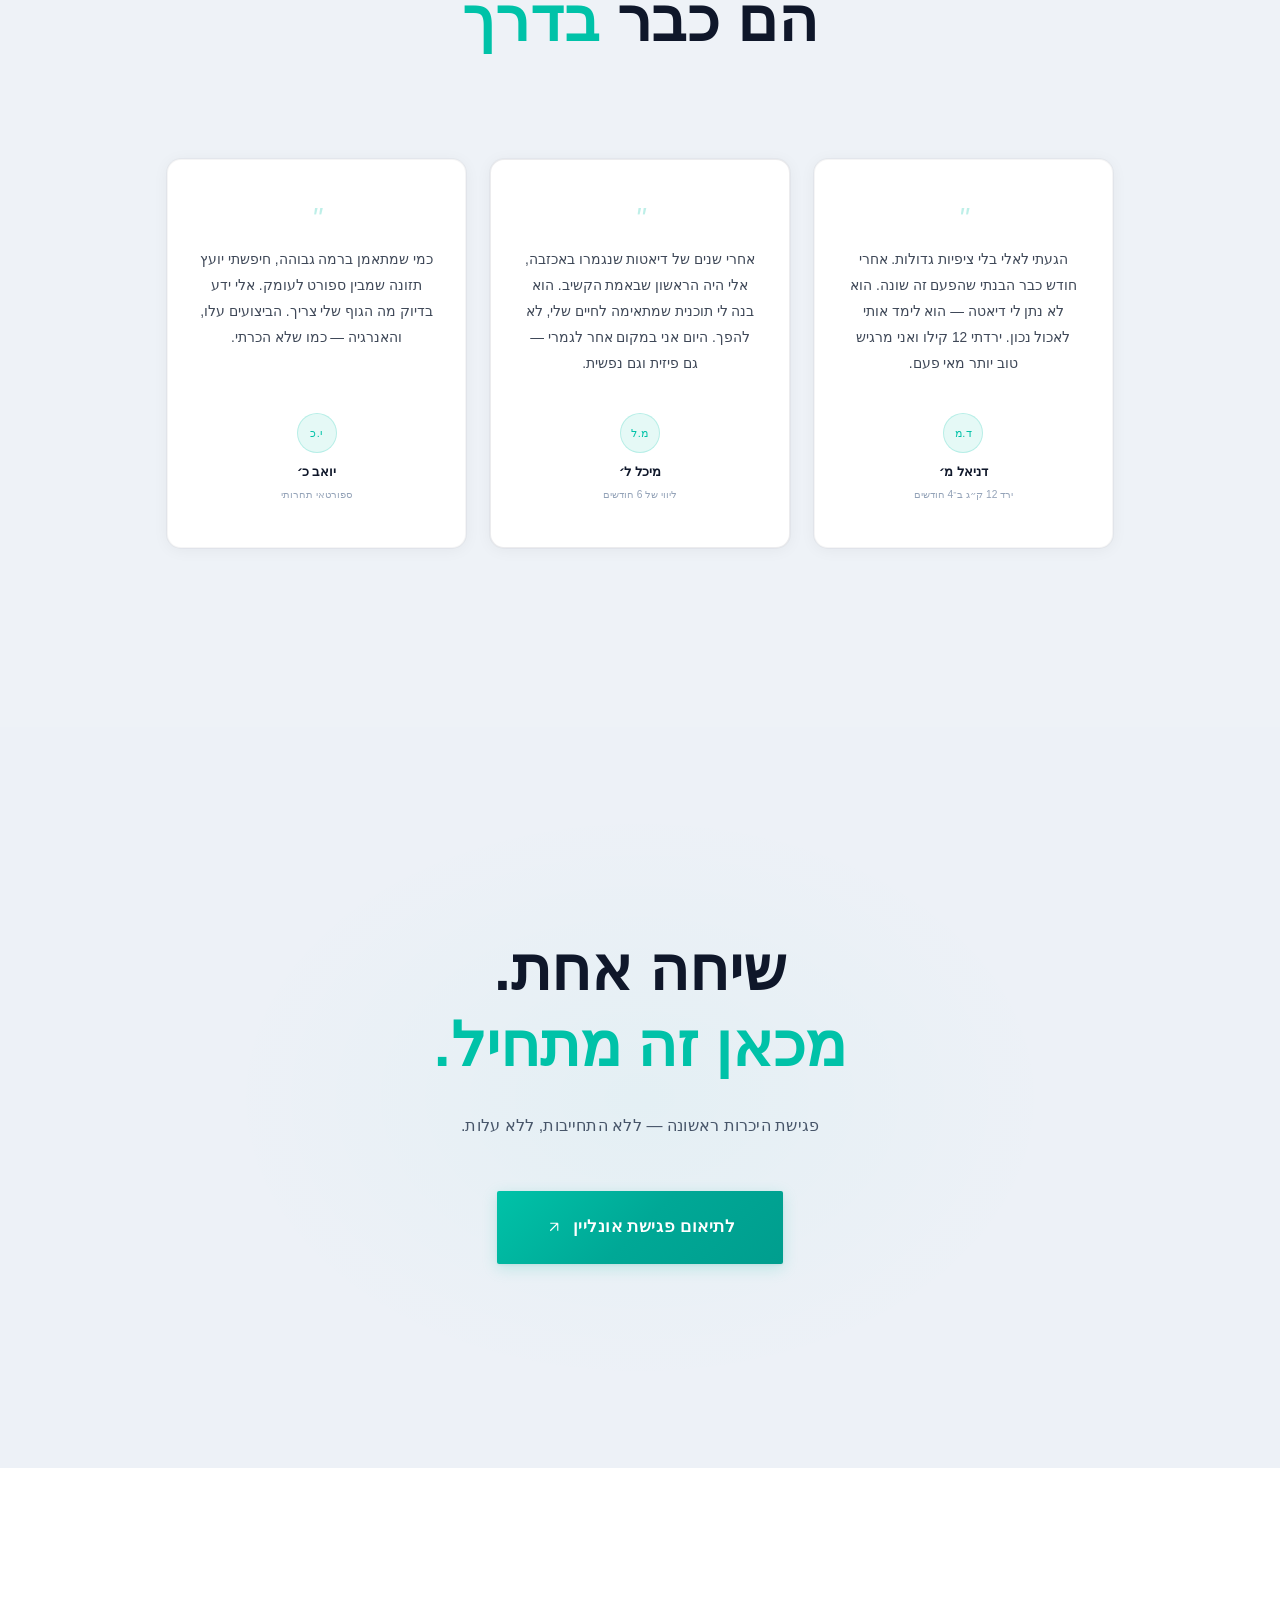
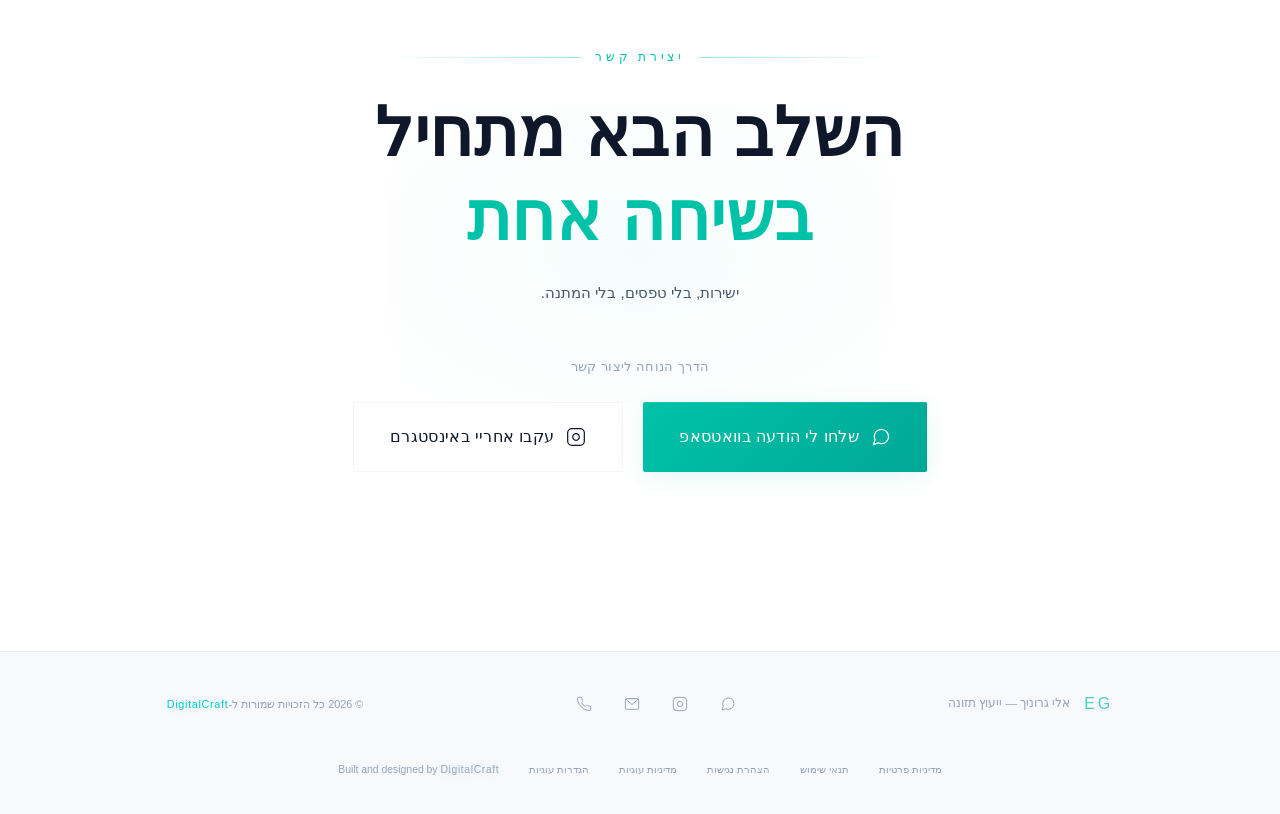
==== commit 03acf491: "before-10: cover full frame, no black bars, center 40%" ====
--- a/index.html
+++ b/index.html
@@ -291,7 +291,7 @@
             <div class="my-transform-scene" data-animate="fade-up" data-delay="3">
                 <div class="my-transform-glow"></div>
                 <div class="my-transform-img my-transform-before">
-                    <img src="before-10.jpg" alt="לפני — אלי גרוניך" style="object-fit: contain; object-position: center; transform: none;">
+                    <img src="before-10.jpg" alt="לפני — אלי גרוניך" style="object-fit: cover; object-position: center 40%;">
                     <div class="my-transform-fade"></div>
                     <span class="my-transform-tag">לפני</span>
                 </div>
--- a/style.css
+++ b/style.css
@@ -276,13 +276,13 @@
     flex-shrink: 0;
 }
 
-.marquee-section { border: none; padding: 32px 0; overflow: hidden; background: var(--bg-deep); position: relative; mask-image: linear-gradient(to right, transparent 0%, black 8%, black 92%, transparent 100%); -webkit-mask-image: linear-gradient(to right, transparent 0%, black 8%, black 92%, transparent 100%); }
-.marquee-track { display: flex; width: max-content; animation: marquee 40s linear infinite; will-change: transform; }
-.marquee-content { display: flex; align-items: center; gap: 44px; padding-right: 44px; white-space: nowrap; font-family: var(--font-hebrew); font-size: 0.95rem; color: var(--text-muted); letter-spacing: 0.06em; font-weight: 500; flex-shrink: 0; }
-
-@keyframes marquee {
-    0% { transform: translateX(0); }
-    100% { transform: translateX(-50%); }
+.marquee-section { border: none; padding: 32px 0; overflow: hidden; background: var(--bg-deep); position: relative; direction: ltr; }
+.marquee-track { display: flex; width: max-content; animation: marqueeScroll 50s linear infinite; will-change: transform; }
+.marquee-content { display: flex; align-items: center; gap: 44px; padding-left: 44px; white-space: nowrap; font-family: var(--font-hebrew); font-size: 0.95rem; color: var(--text-muted); letter-spacing: 0.06em; font-weight: 500; flex-shrink: 0; direction: rtl; }
+
+@keyframes marqueeScroll {
+    0% { transform: translate3d(0, 0, 0); }
+    100% { transform: translate3d(-50%, 0, 0); }
 }
 .marquee-content span:not(.marquee-dot):nth-child(4n+1) { color: var(--accent); font-weight: 600; }
 .marquee-content span:not(.marquee-dot):nth-child(6n+3) { color: var(--text); font-weight: 600; }
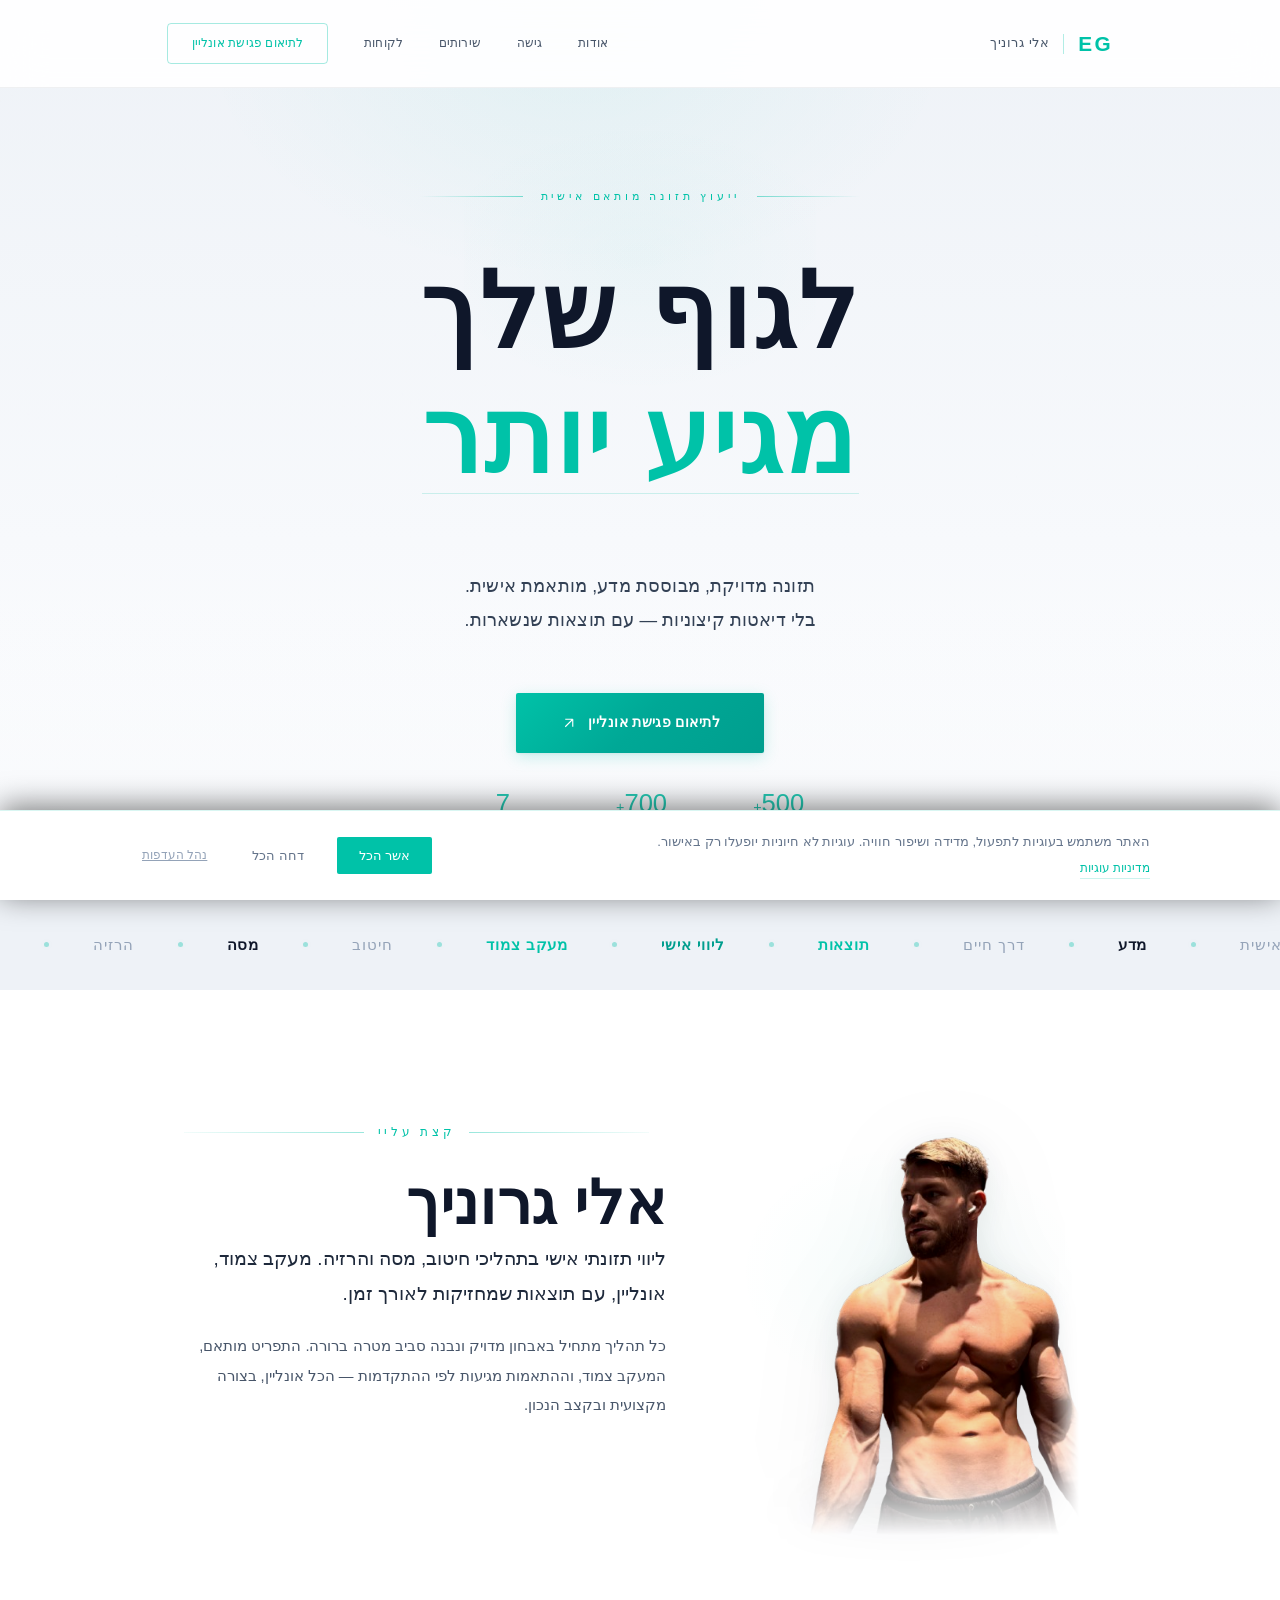
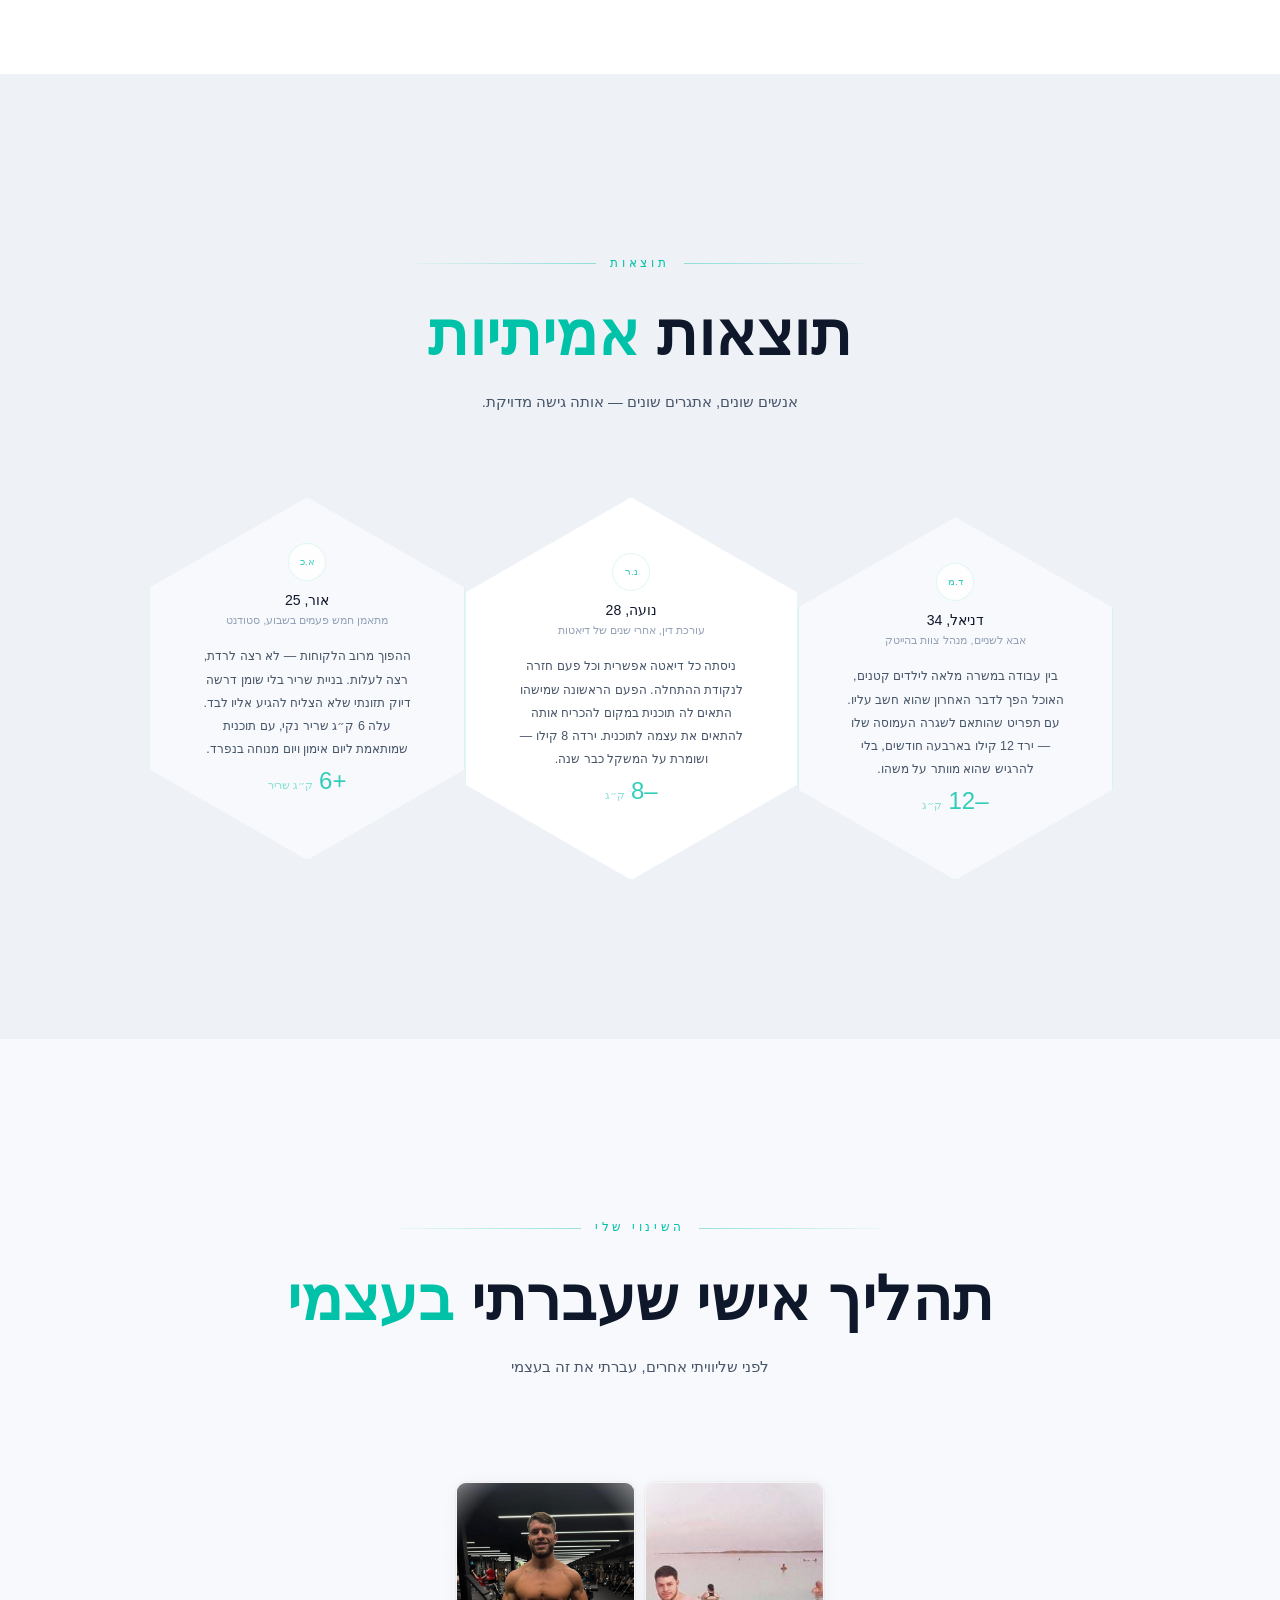
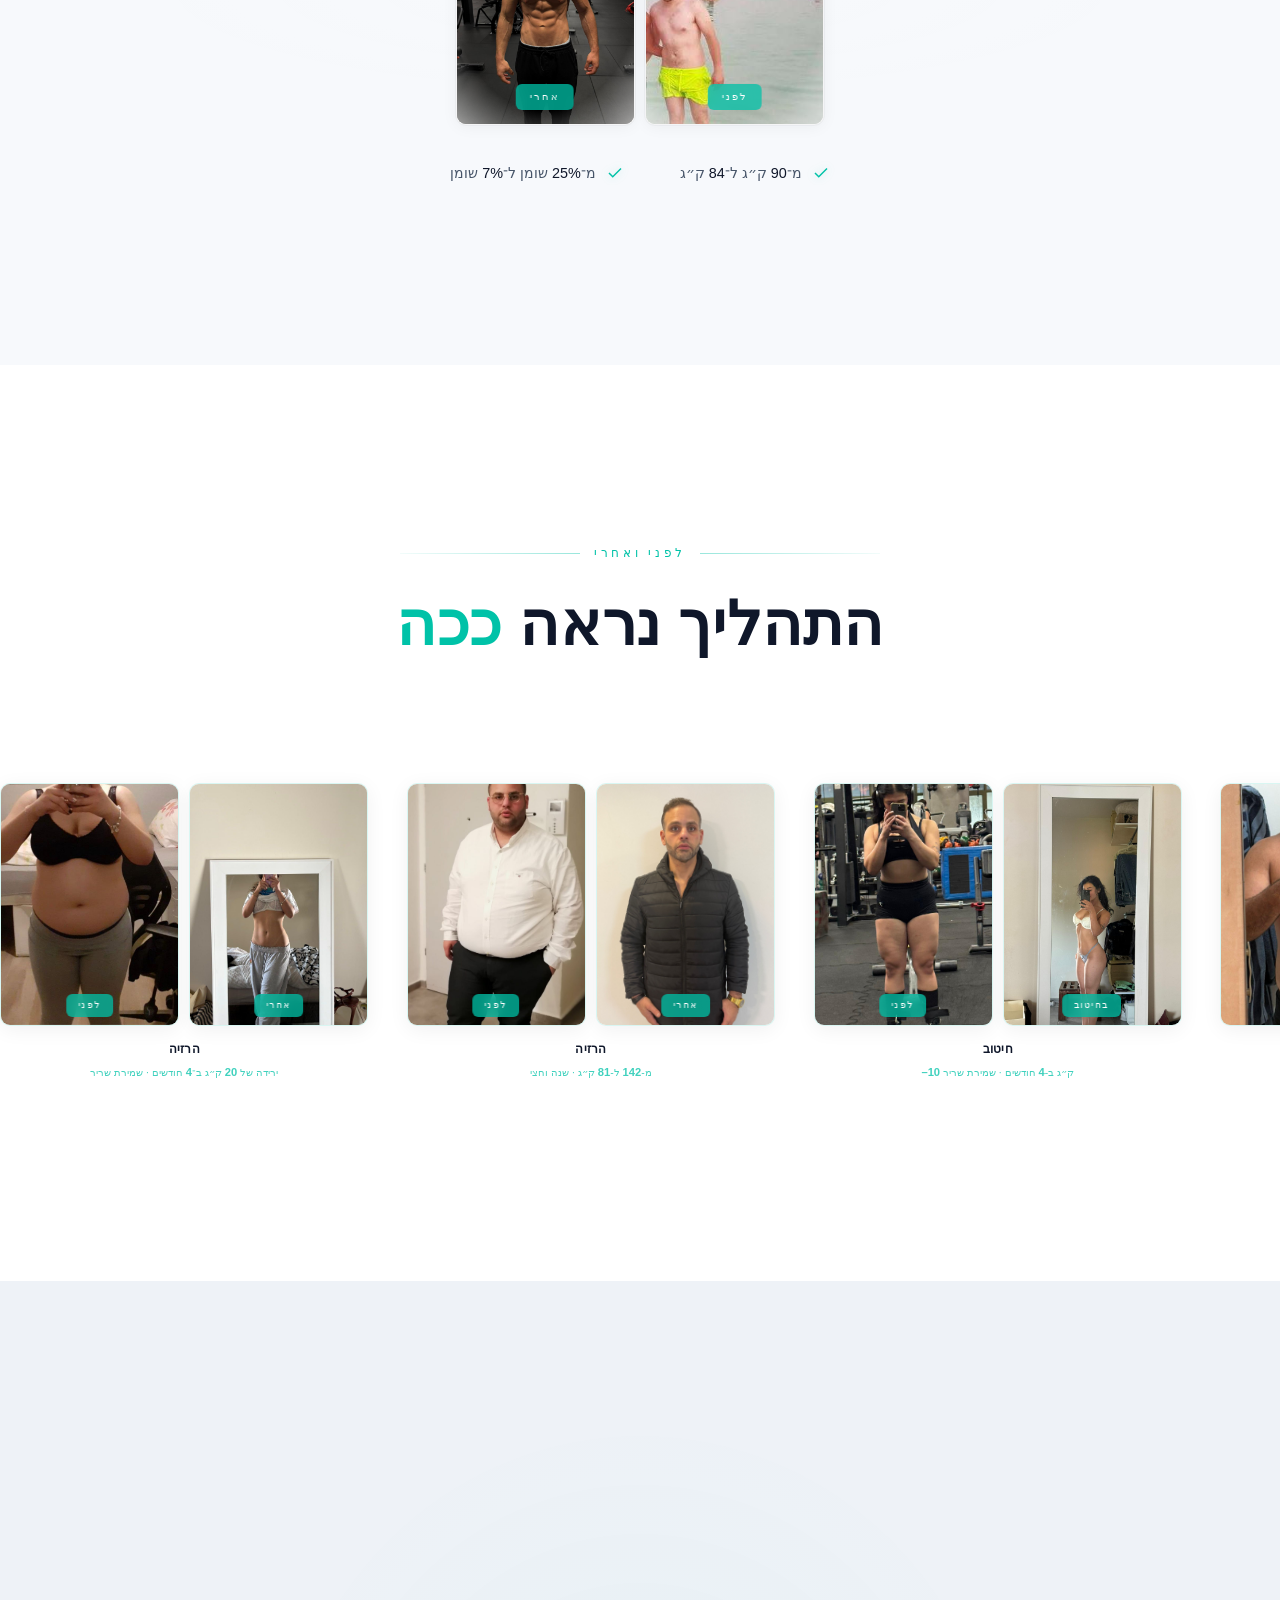
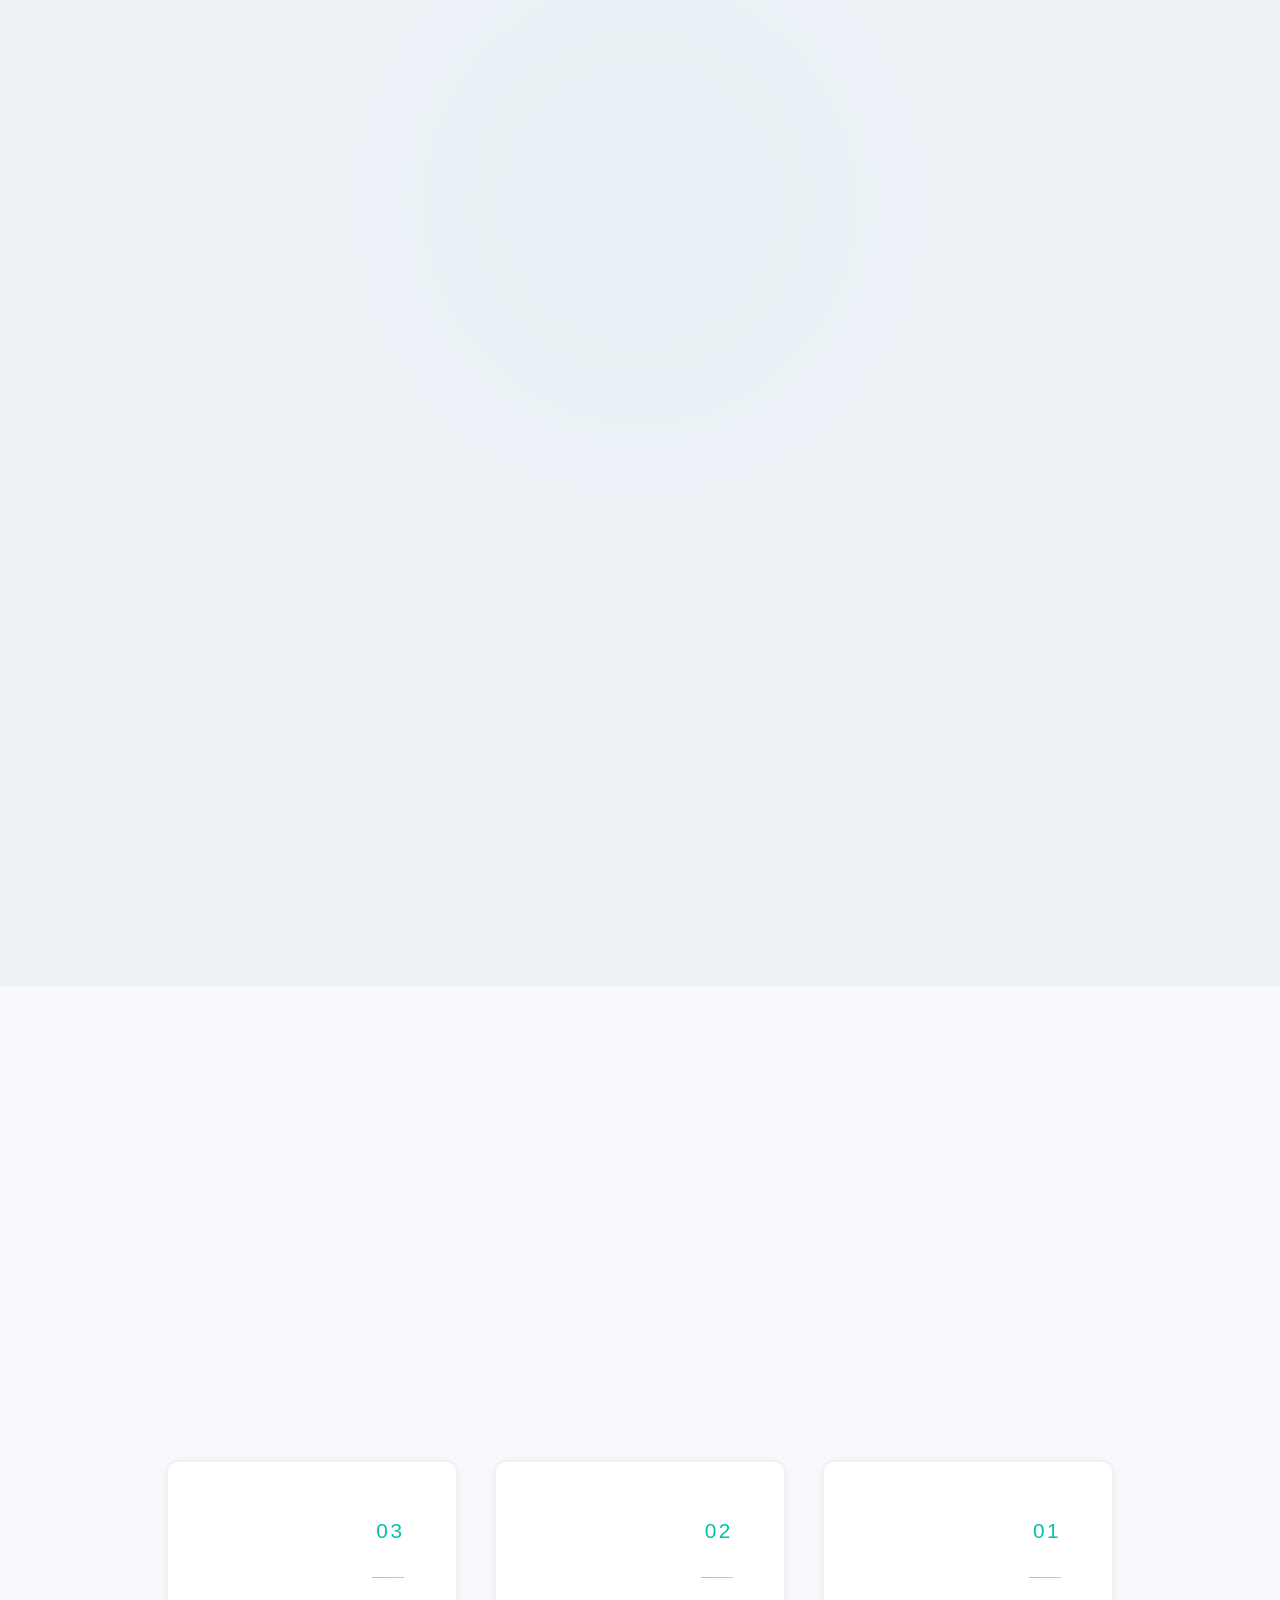
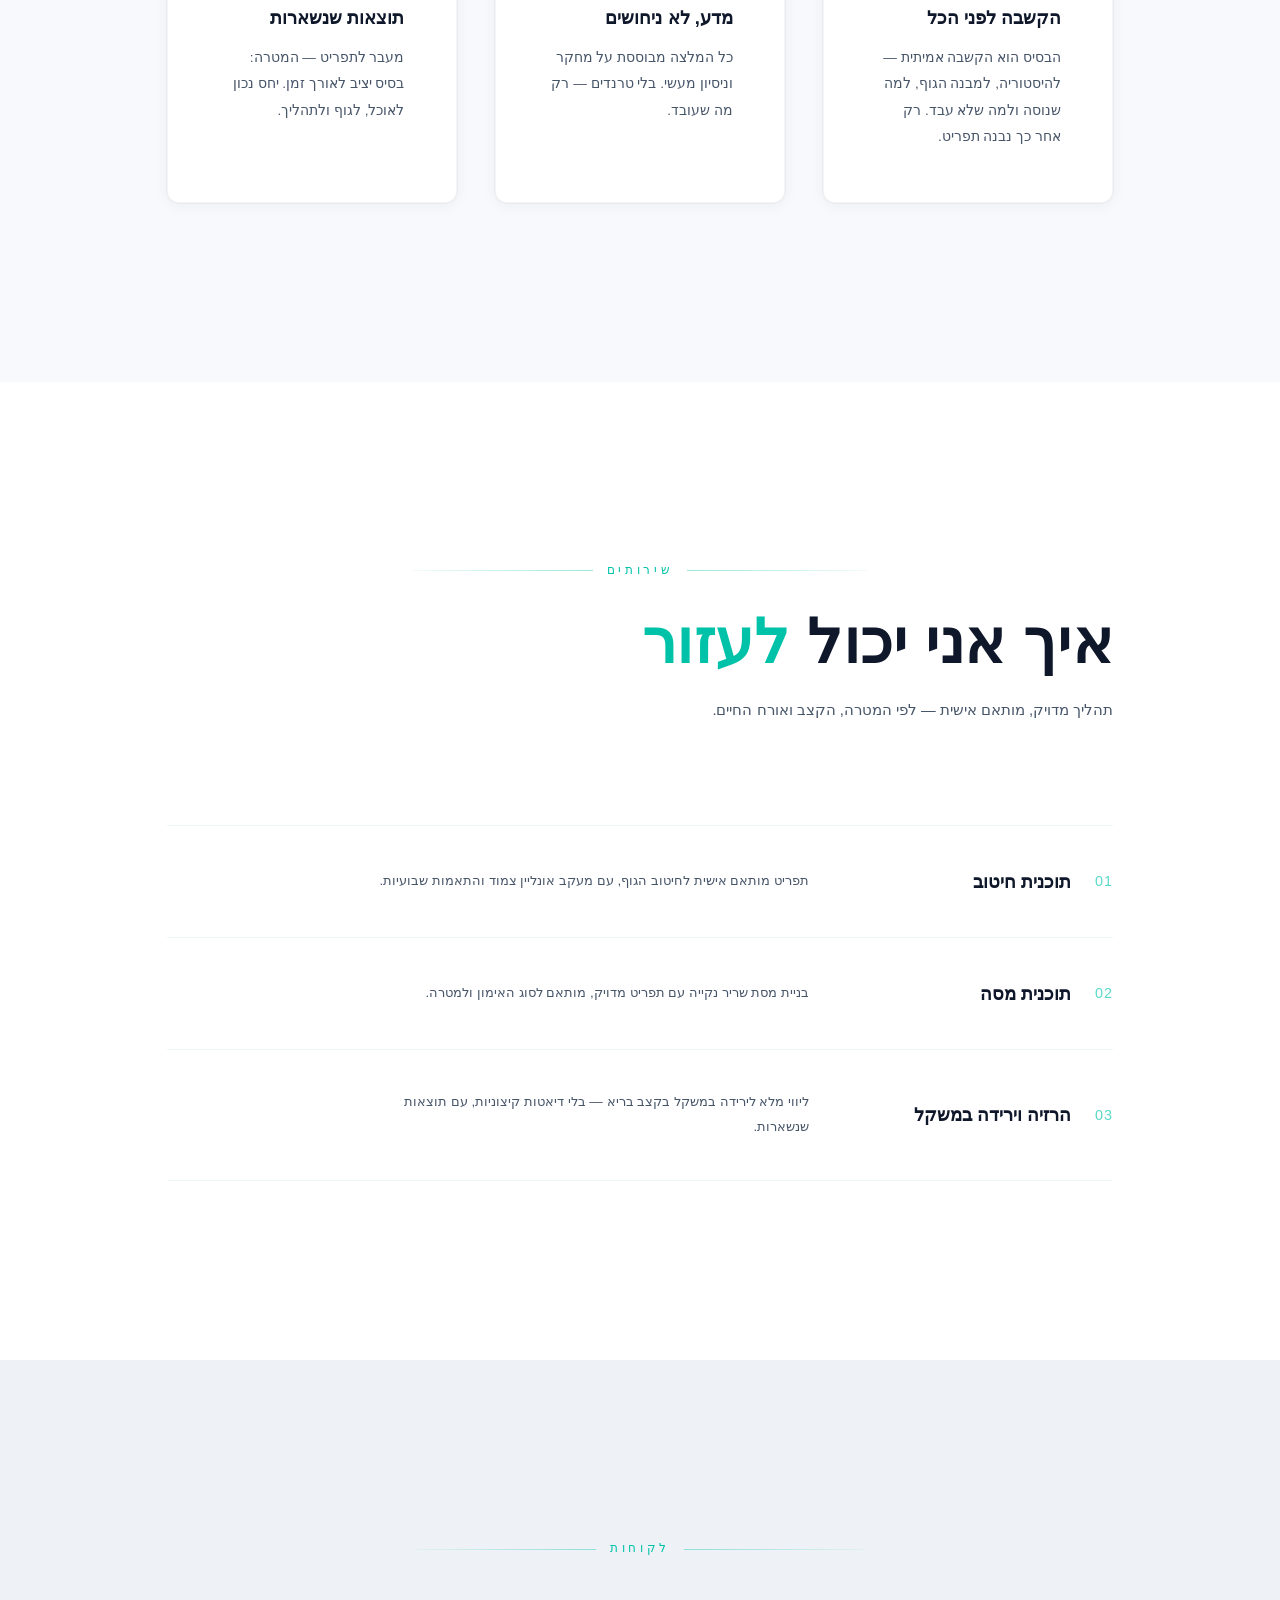
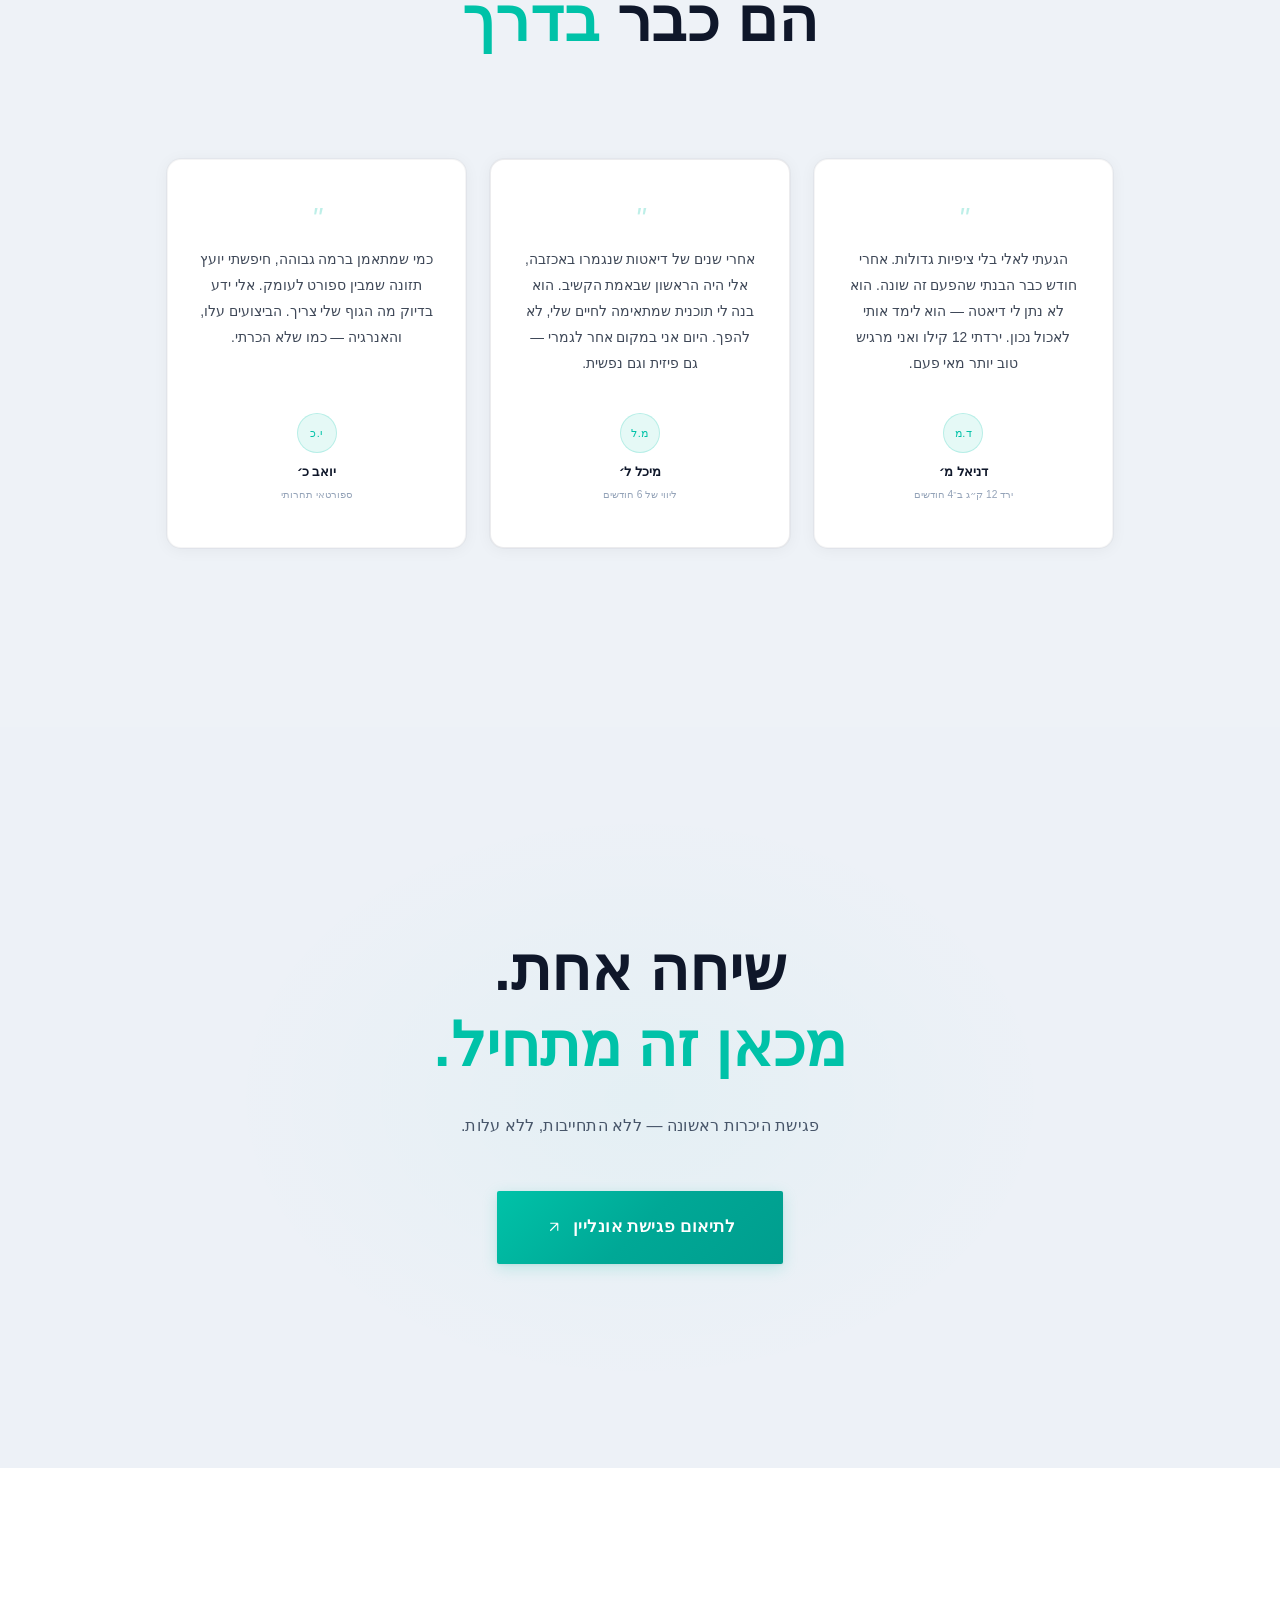
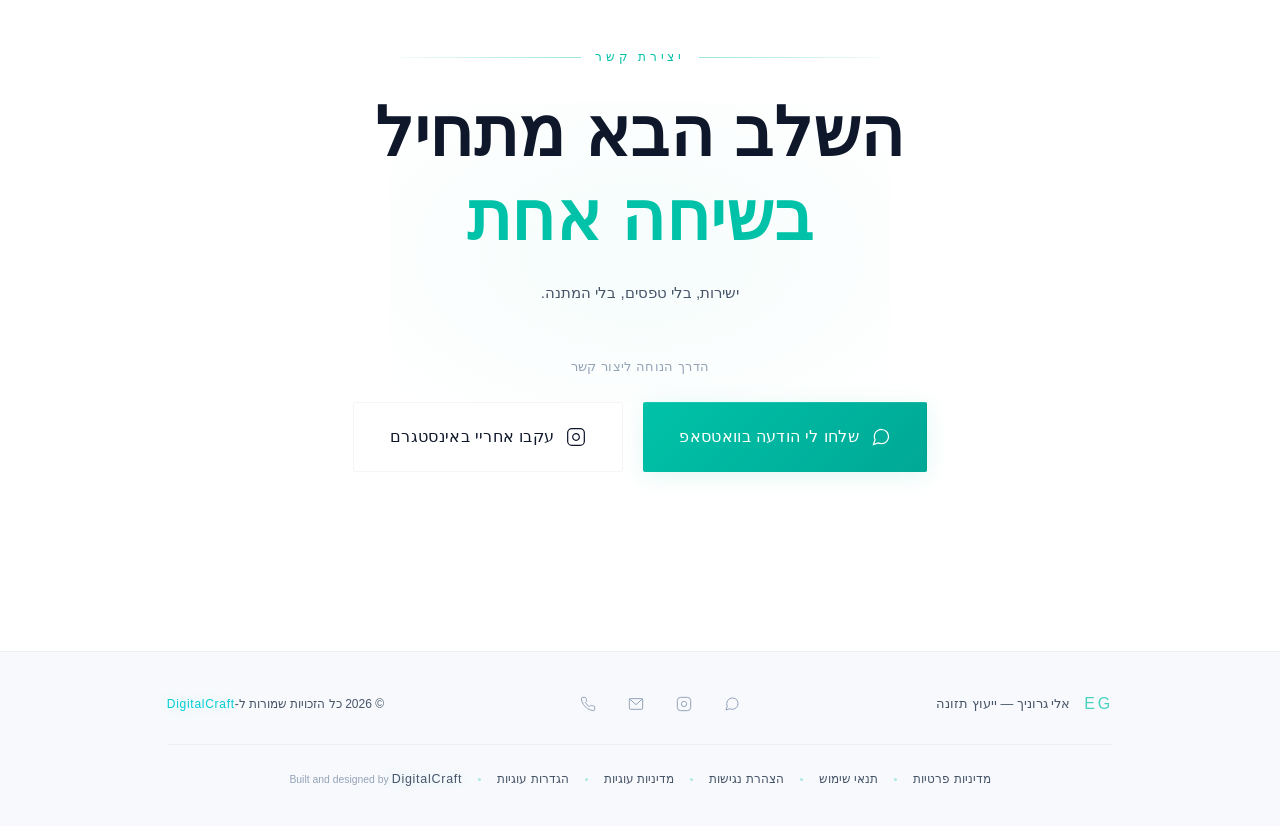
==== commit 7887048a: "Fix cookie btn, light legal pages, readable footer" ====
--- a/index.html
+++ b/index.html
@@ -711,7 +711,7 @@
                 <span class="footer-bottom-dot"></span>
                 <a href="cookies.html">מדיניות עוגיות</a>
                 <span class="footer-bottom-dot"></span>
-                <a href="javascript:void(0)" onclick="openCookieSettings()">הגדרות עוגיות</a>
+                <a href="#" id="openCookieBtn">הגדרות עוגיות</a>
                 <span class="footer-bottom-dot"></span>
                 <span class="footer-credit">Built and designed by <a href="https://digitalcraft.co.il/" target="_blank" rel="noopener noreferrer" class="footer-dc">DigitalCraft</a></span>
             </div>
--- a/style.css
+++ b/style.css
@@ -477,12 +477,13 @@
     z-index: 3;
     font-size: 0.52rem;
     letter-spacing: 0.22em;
-    color: rgba(255,255,255,0.6);
-    background: rgba(240, 244, 248, 0.35);
+    color: #FFFFFF;
+    background: rgba(0, 194, 168, 0.75);
     backdrop-filter: blur(6px);
-    padding: 3px 11px;
-    border-radius: 4px;
-    font-weight: 300;
+    padding: 5px 14px;
+    border-radius: 6px;
+    font-weight: 500;
+    font-size: 0.6rem;
 }
 
 .my-transform-stats {
@@ -589,7 +590,7 @@
 
 .ba-train-img img { position: absolute; inset: 0; width: 100%; height: 100%; object-fit: cover; }
 
-.ba-tag { position: absolute; bottom: 8px; left: 50%; transform: translateX(-50%); font-size: 0.5rem; letter-spacing: 0.18em; color: rgba(255,255,255,0.85); background: rgba(240, 244, 248, 0.6); backdrop-filter: blur(6px); padding: 3px 10px; font-weight: 400; border-radius: 6px; white-space: nowrap; }
+.ba-tag { position: absolute; bottom: 8px; left: 50%; transform: translateX(-50%); font-size: 0.55rem; letter-spacing: 0.18em; color: #FFFFFF; background: rgba(0, 194, 168, 0.75); backdrop-filter: blur(6px); padding: 4px 12px; font-weight: 500; border-radius: 6px; white-space: nowrap; }
 
 .ba-train-label { display: flex; flex-direction: column; align-items: center; gap: 3px; text-align: center; }
 .ba-label-type { font-size: 0.72rem; font-weight: 600; color: var(--text); letter-spacing: 0.02em; }
@@ -970,16 +971,16 @@
 .footer-inner { display: flex; align-items: center; justify-content: space-between; }
 .footer-brand { display: flex; align-items: center; gap: 14px; }
 .footer-logo { font-family: var(--font-serif); font-size: 1rem; color: var(--accent); letter-spacing: 0.18em; opacity: 0.7; }
-.footer-name { font-size: 0.72rem; color: var(--text-muted); font-weight: 300; }
+.footer-name { font-size: 0.8rem; color: var(--text-secondary); font-weight: 400; }
 .footer-social { display: flex; gap: 16px; }
 .footer-icon { display: flex; align-items: center; justify-content: center; width: 32px; height: 32px; border: 1px solid rgba(255,255,255,0.06); border-radius: 50%; color: var(--text-muted); transition: all 0.4s var(--ease); }
 .footer-icon:hover { color: var(--accent); border-color: rgba(0, 194, 168, 0.2); }
-.footer-copy { font-size: 0.68rem; color: var(--text-muted); font-weight: 300; }
-
-.footer-bottom { display: flex; align-items: center; justify-content: center; gap: 14px; margin-top: 20px; padding-top: 20px; border-top: 1px solid rgba(255,255,255,0.03); flex-wrap: wrap; }
-.footer-bottom a { font-size: 0.65rem; color: var(--text-muted); font-weight: 300; transition: color 0.3s; }
-.footer-bottom a:hover { color: var(--text-secondary); }
-.footer-bottom-dot { width: 2px; height: 2px; border-radius: 50%; background: rgba(255,255,255,0.1); flex-shrink: 0; }
+.footer-copy { font-size: 0.75rem; color: var(--text-secondary); font-weight: 300; }
+
+.footer-bottom { display: flex; align-items: center; justify-content: center; gap: 16px; margin-top: 24px; padding-top: 24px; border-top: 1px solid var(--border-subtle); flex-wrap: wrap; }
+.footer-bottom a { font-size: 0.78rem; color: var(--text-secondary); font-weight: 400; transition: color 0.3s; }
+.footer-bottom a:hover { color: var(--accent); }
+.footer-bottom-dot { width: 3px; height: 3px; border-radius: 50%; background: var(--accent); opacity: 0.3; flex-shrink: 0; }
 .footer-credit { font-size: 0.65rem; color: var(--text-muted); font-weight: 300; }
 .footer-dc { color: #00CED1; font-weight: 500; letter-spacing: 0.06em; text-shadow: 0 0 12px rgba(0, 206, 209, 0.2); transition: all 0.5s var(--ease); animation: dcGlow 5s ease-in-out infinite; }
 .footer-dc:hover { color: #40E0D0; text-shadow: 0 0 22px rgba(0, 206, 209, 0.4); }
